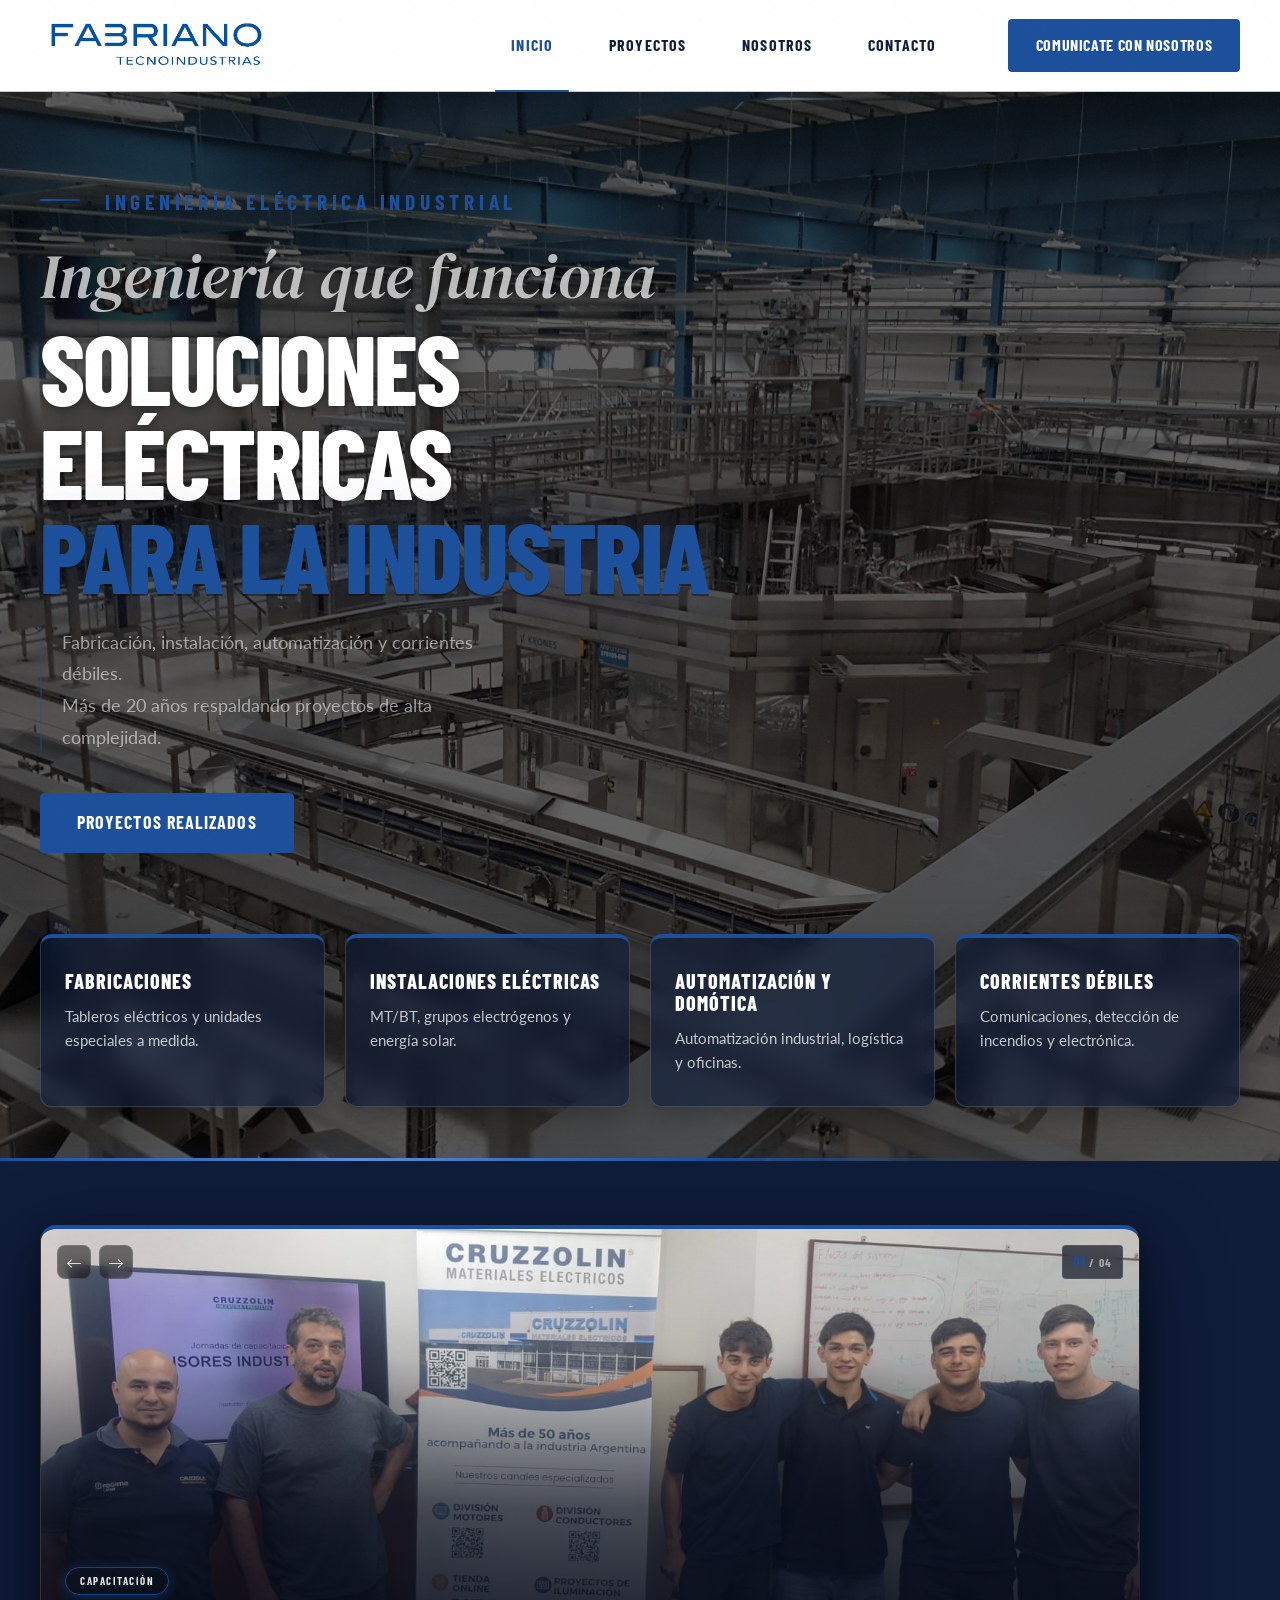
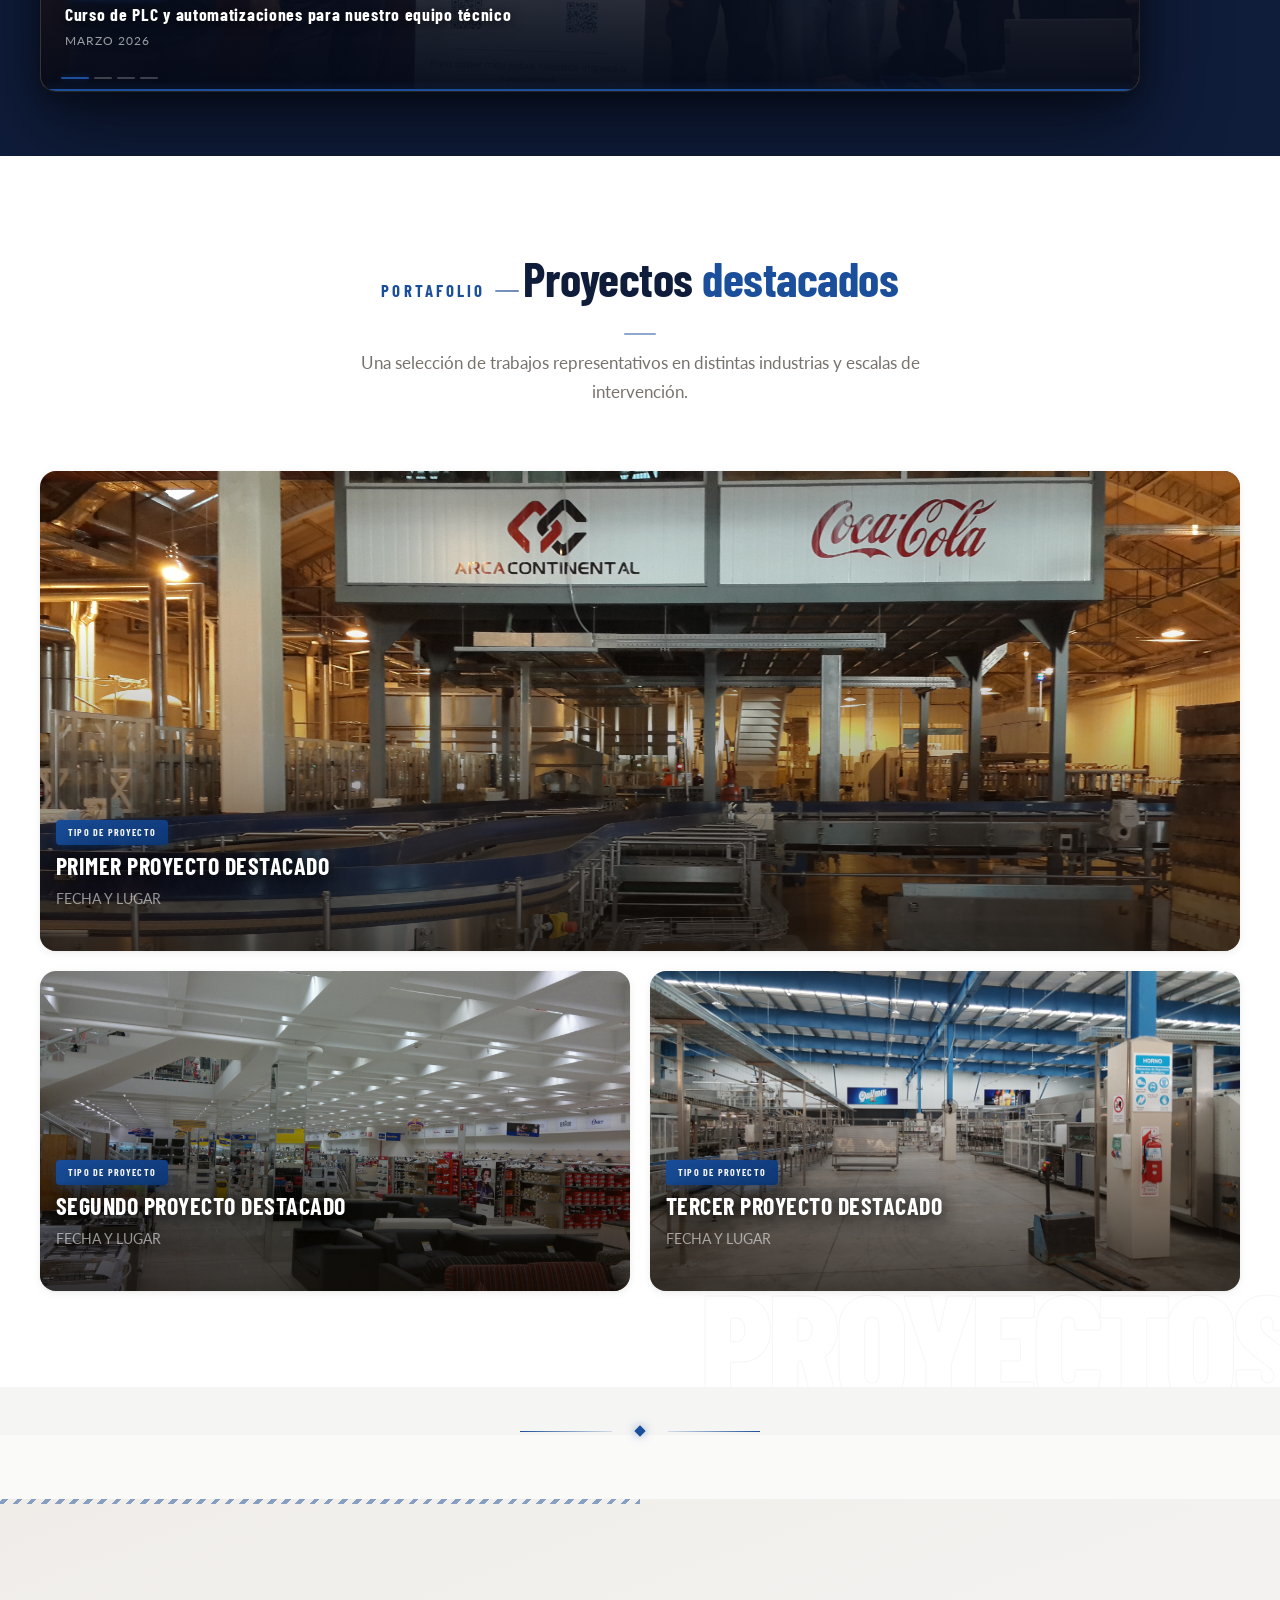
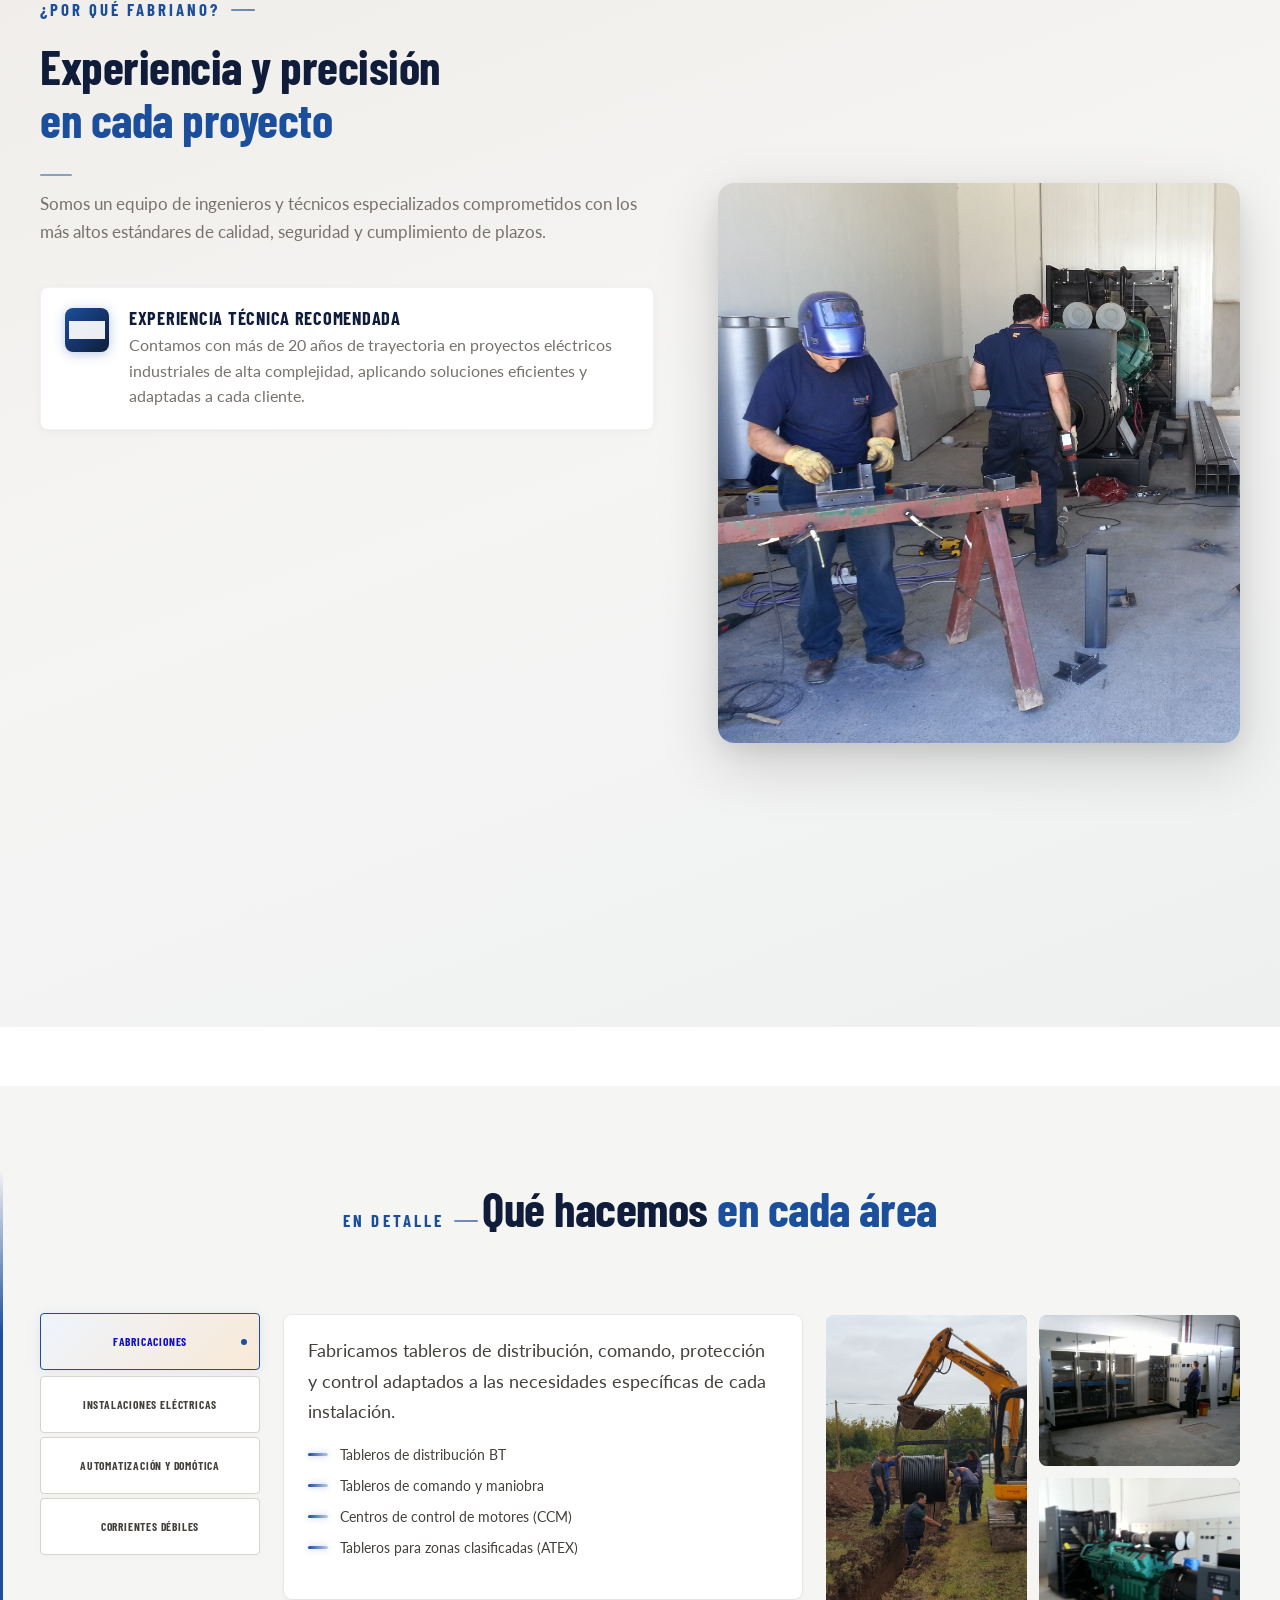
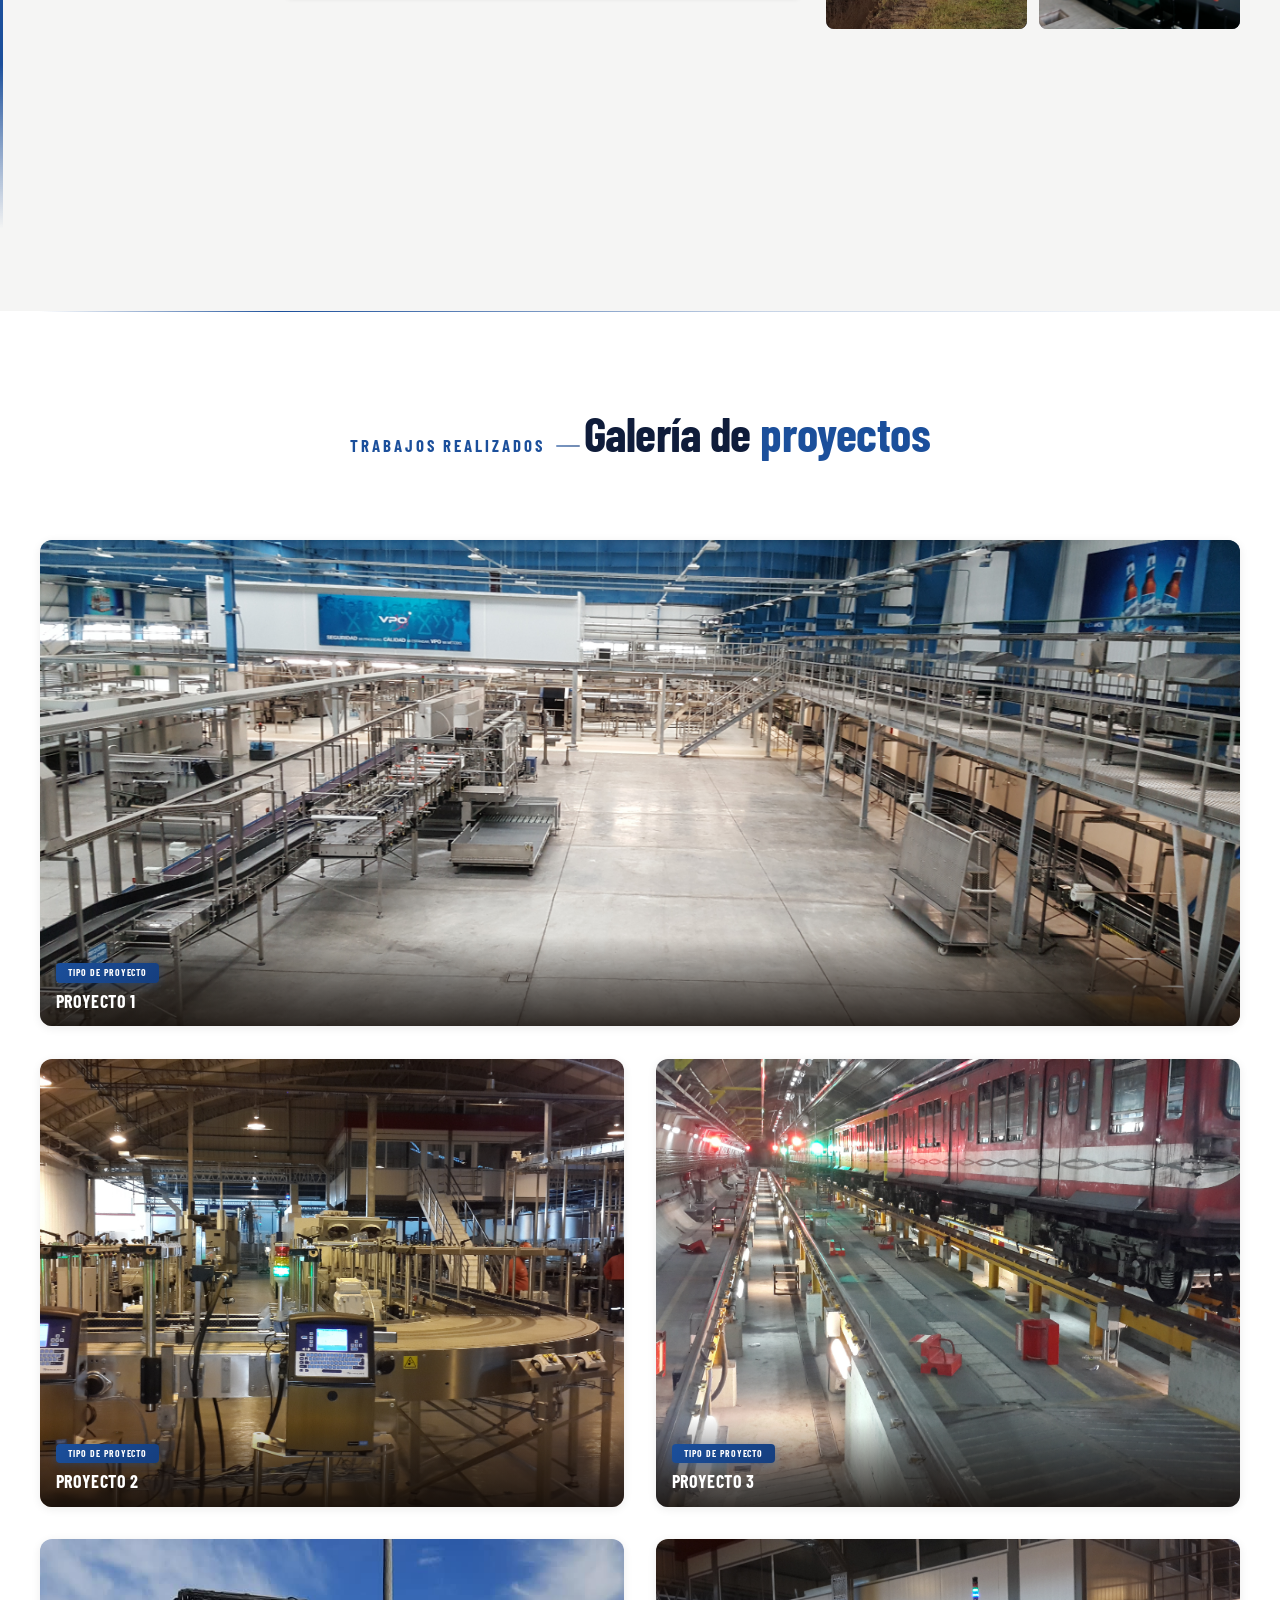
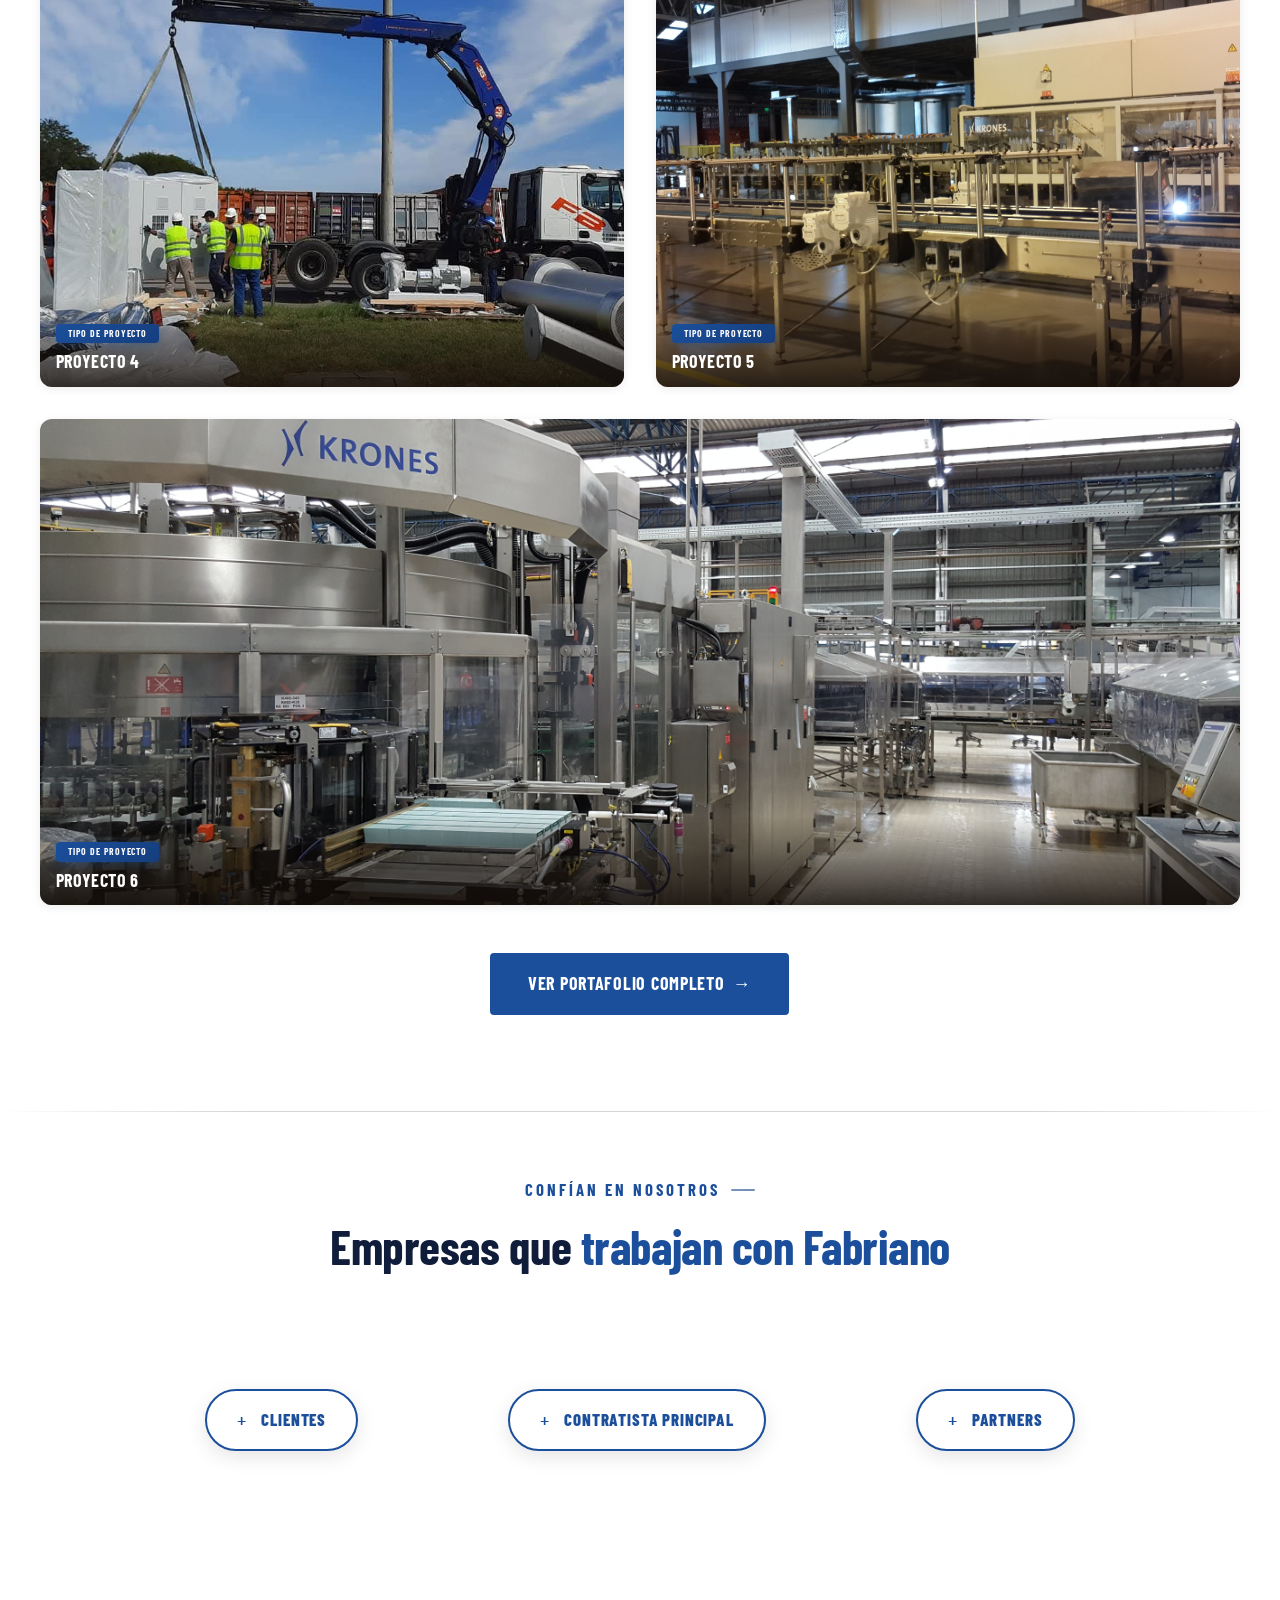
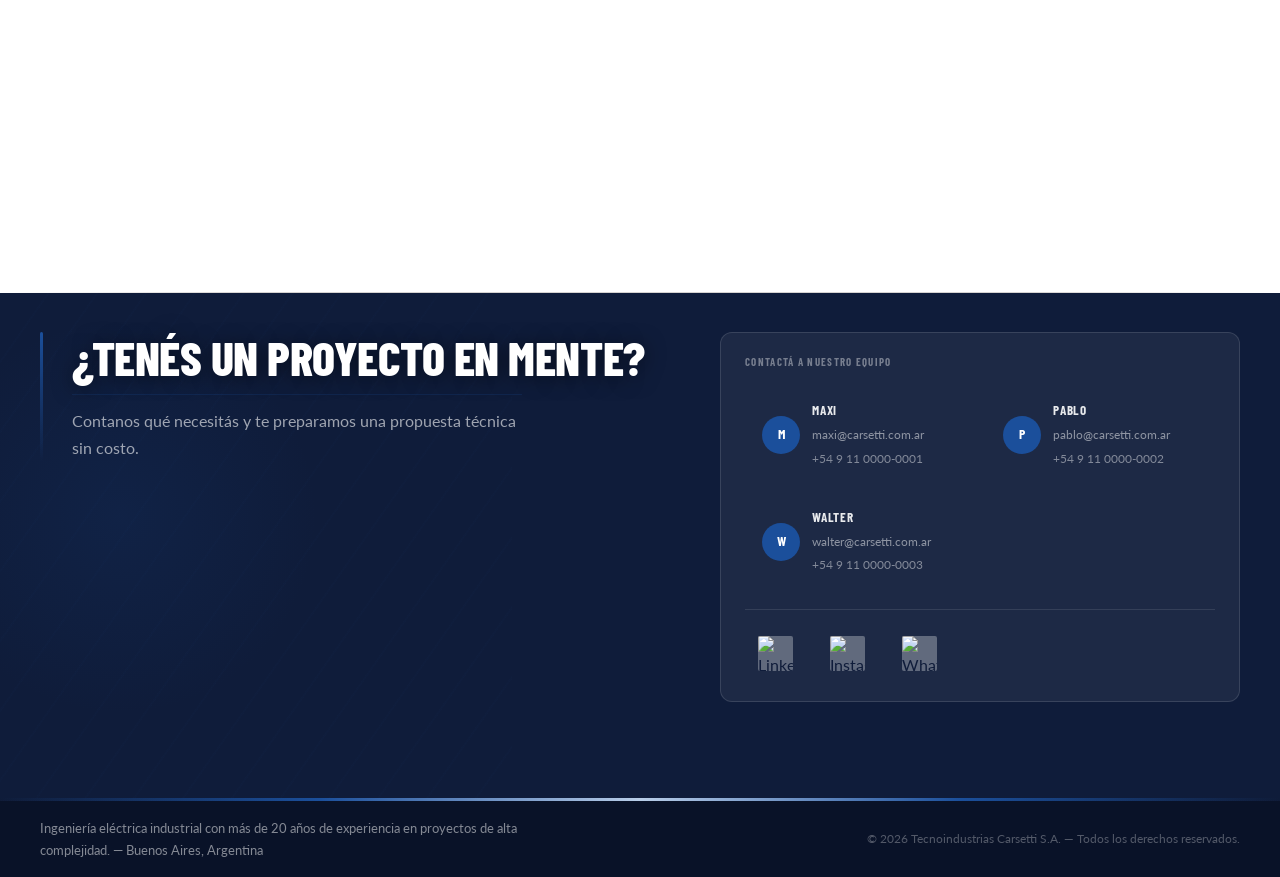
==== index.html @ afad216c "Estructura de carpetas corregida con comandos" ====
<!DOCTYPE html>
<html lang="es">
<head>
  <meta charset="UTF-8" />
  <meta name="viewport" content="width=device-width, initial-scale=1.0" />
  <meta name="description" content="Tecnoindustrias Fabriano — Ingeniería eléctrica, fabricaciones, instalaciones, automatización y corrientes débiles." />
  <title>Tecnoindustrias Fabriano | Ingeniería Eléctrica</title>

  <link rel="icon" type="image/svg+xml" href="assets/favicon.svg" />

  <link rel="preconnect" href="https://fonts.googleapis.com" />
  <link rel="preconnect" href="https://fonts.gstatic.com" crossorigin />
  <link href="https://fonts.googleapis.com/css2?family=Barlow+Condensed:ital,wght@0,400;0,600;0,700;0,800;1,600&family=Lato:ital,wght@0,300;0,400;0,700;1,400&display=swap" rel="stylesheet" />
  <link rel="stylesheet" href="assets/css/styles.css" />
  <link rel="stylesheet" href="assets/css/enhancements.css" />
  <script src="assets/js/main.js" defer></script>
  <script src="assets/js/projects-modal.js" defer></script>
</head>

<body>

  <!-- ============================================================
       HEADER
  ============================================================ -->
  <header class="site-header" role="banner">
    <div class="site-header__inner container">

      <a href="/" class="site-header__logo" aria-label="Tecnoindustrias Fabriano — Inicio">
        <img src="assets/logo.jpg" alt="Tecnoindustrias Fabriano" class="site-header__logo-img" width="200" height="48" />
      </a>

      <nav class="site-nav" aria-label="Navegación principal">
        <ul class="site-nav__list" role="list">
          <li class="site-nav__item">
            <a href="#inicio" class="site-nav__link site-nav__link--active" aria-current="page">Inicio</a>
          </li>
          <li class="site-nav__item">
            <a href="#proyectos" class="site-nav__link">Proyectos</a>
          </li>
          <li class="site-nav__item">
            <a href="#nosotros" class="site-nav__link">Nosotros</a>
          </li>
          <li class="site-nav__item">
            <a href="#contacto" class="site-nav__link">Contacto</a>
          </li>
        </ul>
      </nav>

      <a href="https://wa.me/5491157550851?text=Hola%2C%20los%20contacto%20desde%20su%20sitio%20web.%20Me%20gustar%C3%ADa%20solicitar%20un%20presupuesto%20para..." class="site-header__cta btn btn--primary" target="_blank" rel="noopener noreferrer">
        Comunicate con nosotros
      </a>

      <button class="site-header__hamburger" aria-label="Abrir menú de navegación" aria-expanded="false" aria-controls="mobile-drawer">
        <span class="site-header__hamburger-bar" aria-hidden="true"></span>
        <span class="site-header__hamburger-bar" aria-hidden="true"></span>
        <span class="site-header__hamburger-bar" aria-hidden="true"></span>
      </button>

    </div>
  </header>


  <!-- ============================================================
       DRAWER MÓVIL
  ============================================================ -->
  <aside id="mobile-drawer" class="mobile-drawer" aria-label="Menú de navegación móvil" aria-hidden="true" role="dialog" tabindex="-1">
    <div class="mobile-drawer__header">
      <a href="/" class="mobile-drawer__logo">
        <img src="assets/logo.svg" alt="Tecnoindustrias Fabriano" width="160" height="40" />
      </a>
      <button class="mobile-drawer__close" aria-label="Cerrar menú" aria-controls="mobile-drawer">
        <span aria-hidden="true">&times;</span>
      </button>
    </div>
    <nav class="mobile-nav" aria-label="Navegación móvil">
      <ul class="mobile-nav__list mobile-nav__list--active" role="list" data-level="1">
        <li class="mobile-nav__item"><a href="#inicio" class="mobile-nav__link">Inicio</a></li>
        <li class="mobile-nav__item"><a href="#nosotros" class="mobile-nav__link">Nosotros</a></li>
        <li class="mobile-nav__item mobile-nav__item--has-children">
          <button class="mobile-nav__link mobile-nav__link--parent" data-target="mobile-level-servicios">
            Servicios <span class="mobile-nav__arrow" aria-hidden="true"></span>
          </button>
        </li>
        <li class="mobile-nav__item"><a href="#proyectos" class="mobile-nav__link">Proyectos</a></li>
        <li class="mobile-nav__item"><a href="#contacto" class="mobile-nav__link">Contacto</a></li>
      </ul>
      <ul id="mobile-level-servicios" class="mobile-nav__list" role="list" data-level="2" hidden>
        <li class="mobile-nav__item mobile-nav__item--back">
          <button class="mobile-nav__back"><span aria-hidden="true">&#8592;</span> Volver</button>
        </li>
        <li class="mobile-nav__item mobile-nav__item--section-title">Servicios</li>
        <li class="mobile-nav__item mobile-nav__item--has-children">
          <button class="mobile-nav__link mobile-nav__link--parent" data-target="mobile-level-fabricaciones">
            Fabricaciones <span class="mobile-nav__arrow" aria-hidden="true"></span>
          </button>
        </li>
        <li class="mobile-nav__item mobile-nav__item--has-children">
          <button class="mobile-nav__link mobile-nav__link--parent" data-target="mobile-level-instalaciones">
            Instalaciones Eléctricas <span class="mobile-nav__arrow" aria-hidden="true"></span>
          </button>
        </li>
        <li class="mobile-nav__item mobile-nav__item--has-children">
          <button class="mobile-nav__link mobile-nav__link--parent" data-target="mobile-level-automatizacion">
            Automatización y Domótica <span class="mobile-nav__arrow" aria-hidden="true"></span>
          </button>
        </li>
        <li class="mobile-nav__item mobile-nav__item--has-children">
          <button class="mobile-nav__link mobile-nav__link--parent" data-target="mobile-level-corrientes">
            Corrientes Débiles <span class="mobile-nav__arrow" aria-hidden="true"></span>
          </button>
        </li>
      </ul>
      <ul id="mobile-level-fabricaciones" class="mobile-nav__list" role="list" data-level="3" hidden>
        <li class="mobile-nav__item mobile-nav__item--back">
          <button class="mobile-nav__back" data-target="mobile-level-servicios"><span aria-hidden="true">&#8592;</span> Servicios</button>
        </li>
        <li class="mobile-nav__item mobile-nav__item--section-title">Fabricaciones</li>
        <li class="mobile-nav__item"><a href="/servicios/fabricaciones/tableros-electricos" class="mobile-nav__link">Tableros eléctricos</a></li>
        <li class="mobile-nav__item"><a href="/servicios/fabricaciones/unidades-especiales" class="mobile-nav__link">Unidades especiales</a></li>
      </ul>
      <ul id="mobile-level-instalaciones" class="mobile-nav__list" role="list" data-level="3" hidden>
        <li class="mobile-nav__item mobile-nav__item--back">
          <button class="mobile-nav__back" data-target="mobile-level-servicios"><span aria-hidden="true">&#8592;</span> Servicios</button>
        </li>
        <li class="mobile-nav__item mobile-nav__item--section-title">Instalaciones Eléctricas</li>
        <li class="mobile-nav__item"><a href="/servicios/instalaciones-electricas/mt-bt" class="mobile-nav__link">MT / BT</a></li>
        <li class="mobile-nav__item mobile-nav__item--has-children">
          <button class="mobile-nav__link mobile-nav__link--parent" data-target="mobile-level-generacion">
            Generación <span class="mobile-nav__arrow" aria-hidden="true"></span>
          </button>
        </li>
      </ul>
      <ul id="mobile-level-generacion" class="mobile-nav__list" role="list" data-level="4" hidden>
        <li class="mobile-nav__item mobile-nav__item--back">
          <button class="mobile-nav__back" data-target="mobile-level-instalaciones"><span aria-hidden="true">&#8592;</span> Instalaciones</button>
        </li>
        <li class="mobile-nav__item mobile-nav__item--section-title">Generación</li>
        <li class="mobile-nav__item"><a href="/servicios/instalaciones-electricas/generacion/grupos-electrogenos" class="mobile-nav__link">Grupos electrógenos</a></li>
        <li class="mobile-nav__item"><a href="/servicios/instalaciones-electricas/generacion/energia-solar" class="mobile-nav__link">Energía solar</a></li>
      </ul>
      <ul id="mobile-level-automatizacion" class="mobile-nav__list" role="list" data-level="3" hidden>
        <li class="mobile-nav__item mobile-nav__item--back">
          <button class="mobile-nav__back" data-target="mobile-level-servicios"><span aria-hidden="true">&#8592;</span> Servicios</button>
        </li>
        <li class="mobile-nav__item mobile-nav__item--section-title">Automatización y Domótica</li>
        <li class="mobile-nav__item"><a href="/servicios/automatizacion-domotica/industrias" class="mobile-nav__link">Industrias</a></li>
        <li class="mobile-nav__item"><a href="/servicios/automatizacion-domotica/logistica" class="mobile-nav__link">Logística</a></li>
        <li class="mobile-nav__item"><a href="/servicios/automatizacion-domotica/oficinas-corporativas" class="mobile-nav__link">Oficinas corporativas</a></li>
      </ul>
      <ul id="mobile-level-corrientes" class="mobile-nav__list" role="list" data-level="3" hidden>
        <li class="mobile-nav__item mobile-nav__item--back">
          <button class="mobile-nav__back" data-target="mobile-level-servicios"><span aria-hidden="true">&#8592;</span> Servicios</button>
        </li>
        <li class="mobile-nav__item mobile-nav__item--section-title">Corrientes Débiles</li>
        <li class="mobile-nav__item"><a href="/servicios/corrientes-debiles/comunicaciones" class="mobile-nav__link">Comunicaciones</a></li>
        <li class="mobile-nav__item"><a href="/servicios/corrientes-debiles/deteccion-incendios" class="mobile-nav__link">Sistemas detección incendios</a></li>
        <li class="mobile-nav__item"><a href="/servicios/corrientes-debiles/electronica" class="mobile-nav__link">Soluciones en electrónica</a></li>
      </ul>
    </nav>
    <div class="mobile-drawer__footer">
      <a href="https://wa.me/5491161152402?text=Hola%2C%20los%20contacto%20desde%20su%20sitio%20web.%20Me%20gustar%C3%ADa%20solicitar%20un%20presupuesto%20para..." class="btn btn--primary btn--full-width" target="_blank" rel="noopener noreferrer">
        Solicitar presupuesto
      </a>
    </div>
  </aside>
  <div class="mobile-overlay" aria-hidden="true" tabindex="-1"></div>


  <!-- ============================================================
       MAIN
  ============================================================ -->
  <main id="main-content" role="main">

    <!-- =========================================================
         SECCIÓN 1: HERO
    ========================================================== -->
    <section id="inicio" class="section-hero" aria-label="Portada principal">
      <div class="hero__background" aria-hidden="true">
        <img src="assets/images/hero-bg2.jpg" alt="" class="hero__bg-image" role="presentation" loading="eager" />
        <div class="hero__bg-overlay" aria-hidden="true"></div>
      </div>

      <div class="hero__content container">
        <div class="hero__text-block">
          <p class="hero__eyebrow">Ingeniería eléctrica industrial</p>
          <h1 class="hero__title">
            <span class="hero__title-serif">Ingeniería que funciona</span>
            Soluciones<br>eléctricas
            <span class="hero__title-accent">para la industria</span>
          </h1>
          <p class="hero__subtitle">
            Fabricación, instalación, automatización y corrientes débiles.<br />
            Más de 20 años respaldando proyectos de alta complejidad.
          </p>
          <div class="hero__actions">
<button type="button" id="heroProjectsBtn" class="btn btn--secondary btn--large">Proyectos realizados</button>
          </div>
        </div>

        <!-- Cards de servicios en el hero -->
        <div class="hero__services-grid">
          <article class="hero__service-card" data-area="fabricaciones">
            <h3 class="hero__service-card__title">Fabricaciones</h3>
            <p class="hero__service-card__desc">Tableros eléctricos y unidades especiales a medida.</p>
          </article>
          <article class="hero__service-card" data-area="instalaciones">
            <h3 class="hero__service-card__title">Instalaciones Eléctricas</h3>
            <p class="hero__service-card__desc">MT/BT, grupos electrógenos y energía solar.</p>
          </article>
          <article class="hero__service-card" data-area="automatizacion">
            <h3 class="hero__service-card__title">Automatización y Domótica</h3>
            <p class="hero__service-card__desc">Automatización industrial, logística y oficinas.</p>
          </article>
          <article class="hero__service-card" data-area="corrientes-debiles">
            <h3 class="hero__service-card__title">Corrientes Débiles</h3>
            <p class="hero__service-card__desc">Comunicaciones, detección de incendios y electrónica.</p>
          </article>
        </div><!-- /.hero__services-grid -->

      </div><!-- /.hero__content -->

      <div class="hero__scroll-cue" aria-hidden="true">
        <span class="hero__scroll-line"></span>
        <span class="hero__scroll-label"></span>
      </div>
    </section>

    <!-- =========================================================
         SECCIÓN 2: NOVEDADES (Carrusel)
    ========================================================== -->
    <section class="section-news-standalone" aria-label="Novedades de la empresa">
      <div class="container">
        <div class="hero__news-wrap">

          <!-- Carrusel -->
          <div class="hero__news-slider" aria-label="Novedades de la empresa">

            <!-- Contador 01 / 04 -->
            <div class="hero__news-counter" aria-hidden="true">
              <span>01</span> / 04
            </div>

            <!-- Barra de progreso inferior -->
            <div class="hero__news-progress"></div>

            <!-- Slides -->
            <div class="hero__news-track">

              <article class="hero__news-slide is-active">
                <div class="hero__news-img-wrap">
                  <img src="assets/images/news/news-01.jpg" alt="Novedad 1" class="hero__news-img hero__news-img--portrait" loading="eager" />
                  <div class="hero__news-img-overlay" aria-hidden="true"></div>
                </div>
                <div class="hero__news-caption">
                  <span class="hero__news-tag">Capacitación</span>
                  <h4 class="hero__news-title">Curso de PLC y automatizaciones para nuestro equipo técnico</h4>
                  <p class="hero__news-date">Marzo 2026</p>
                </div>
              </article>

              <article class="hero__news-slide">
                <div class="hero__news-img-wrap">
                  <img src="assets/images/news/news-02.jpg" alt="Novedad 2" class="hero__news-img" loading="lazy" />
                  <div class="hero__news-img-overlay" aria-hidden="true"></div>
                </div>
                <div class="hero__news-caption">
                  <span class="hero__news-tag">ESPERAR IMAGEN Y TITULOS</span>
                  <h4 class="hero__news-title">ESPERAR IMAGEN Y TITULOS</h4>
                  <p class="hero__news-date">ESPERAR IMAGEN Y TITULOS</p>
                </div>
              </article>

              <article class="hero__news-slide">
                <div class="hero__news-img-wrap">
                  <img src="assets/images/news/news-03.jpg" alt="Novedad 3" class="hero__news-img" loading="lazy" />
                  <div class="hero__news-img-overlay" aria-hidden="true"></div>
                </div>
                <div class="hero__news-caption">
                  <span class="hero__news-tag">ESPERAR IMAGEN Y TITULOS</span>
                  <h4 class="hero__news-title">ESPERAR IMAGEN Y TITULOS</h4>
                  <p class="hero__news-date">ESPERAR IMAGEN Y TITULOS</p>
                </div>
              </article>

              <article class="hero__news-slide">
                <div class="hero__news-img-wrap">
                  <img src="assets/images/news/news-04.jpg" alt="Novedad 4" class="hero__news-img" loading="lazy" />
                  <div class="hero__news-img-overlay" aria-hidden="true"></div>
                </div>
                <div class="hero__news-caption">
                  <span class="hero__news-tag">ESPERAR IMAGEN Y TITULOS</span>
                  <h4 class="hero__news-title">ESPERAR IMAGEN Y TITULOS</h4>
                  <p class="hero__news-date">ESPERAR IMAGEN Y TITULOS</p>
                </div>
              </article>

            </div><!-- /.hero__news-track -->

            <!-- Flechas (arriba izquierda, una al lado de la otra) -->
            <button class="hero__news-arrow hero__news-arrow--prev" aria-label="Novedad anterior">
              <span aria-hidden="true">&#8592;</span>
            </button>
            <button class="hero__news-arrow hero__news-arrow--next" aria-label="Novedad siguiente">
              <span aria-hidden="true">&#8594;</span>
            </button>

            <!-- Dots como líneas -->
            <div class="hero__news-dots" aria-hidden="true">
              <span class="hero__news-dot is-active"></span>
              <span class="hero__news-dot"></span>
              <span class="hero__news-dot"></span>
              <span class="hero__news-dot"></span>
            </div>

          </div><!-- /.hero__news-slider -->

        </div><!-- /.hero__news-wrap -->
      </div>
    </section>


    <!-- =========================================================
         SECCIÓN 3: PROYECTOS DESTACADOS
    ========================================================== -->
    <section id="proyectos" class="section-featured-projects" aria-labelledby="featured-projects-heading">
      <div class="container">
        <header class="section-header">
          <p class="section-header__eyebrow">Portafolio</p>
          <h2 id="featured-projects-heading" class="section-header__title">
            Proyectos <span class="text-accent">destacados</span>
          </h2>
          <p class="section-header__subtitle">
            Una selección de trabajos representativos en distintas industrias y escalas de intervención.
          </p>
        </header>
        <div class="featured-projects-grid">
          <article class="project-card project-card--featured" aria-label="Proyecto destacado principal">
            <a href="/proyectos/tablero-principal-planta-logistica" class="project-card__link">
              <figure class="project-card__figure">
                <img src="assets/images/projects/krones-foto-3.jpg" alt="Tablero de distribución principal — Planta logística Zona Norte" class="project-card__image" loading="lazy" width="800" height="600" />
                <div class="project-card__overlay" aria-hidden="true"></div>
                <figcaption class="project-card__caption">
                  <span class="project-card__area-tag">TIPO DE PROYECTO</span>
                  <h3 class="project-card__title">PRIMER PROYECTO DESTACADO</h3>
                  <p class="project-card__meta">FECHA Y LUGAR</p>
                  <span class="project-card__arrow" aria-hidden="true">→</span>
                </figcaption>
              </figure>
            </a>
          </article>
          <article class="project-card" aria-label="Proyecto secundario 1">
            <a href="/proyectos/instalacion-solar-industria-alimenticia" class="project-card__link">
              <figure class="project-card__figure">
                <img src="assets/images/projects/coppel-foto-6.jpg" alt="Instalación de paneles solares en industria alimenticia" class="project-card__image" loading="lazy" width="600" height="400" />
                <div class="project-card__overlay" aria-hidden="true"></div>
                <figcaption class="project-card__caption">
                  <span class="project-card__area-tag">TIPO DE PROYECTO</span>
                  <h3 class="project-card__title">SEGUNDO PROYECTO DESTACADO</h3>
                  <p class="project-card__meta">FECHA Y LUGAR</p>
                  <span class="project-card__arrow" aria-hidden="true">→</span>
                </figcaption>
              </figure>
            </a>
          </article>
          <article class="project-card" aria-label="Proyecto secundario 2">
            <a href="/proyectos/automatizacion-linea-produccion" class="project-card__link">
              <figure class="project-card__figure">
                <img src="assets/images/projects/quilmes-foto-6.jpg" alt="Automatización de línea de producción en planta industrial" class="project-card__image" loading="lazy" width="600" height="400" />
                <div class="project-card__overlay" aria-hidden="true"></div>
                <figcaption class="project-card__caption">
                  <span class="project-card__area-tag">TIPO DE PROYECTO</span>
                  <h3 class="project-card__title">TERCER PROYECTO DESTACADO</h3>
                  <p class="project-card__meta">FECHA Y LUGAR</p>
                  <span class="project-card__arrow" aria-hidden="true">→</span>
                </figcaption>
              </figure>
            </a>
          </article>
        </div>
      </div>
    </section>

    <div style="background:#F5F5F4; padding: 0.5rem 0 0;">
      <div class="section-divider" style="margin-top: 2rem;">
        <span class="section-divider__diamond" aria-hidden="true"></span>
      </div>
    </div>

    <!-- =========================================================
         SECCIÓN 3: POR QUÉ ELEGIRNOS
    ========================================================== -->
    <section id="nosotros" class="section-why-us" aria-labelledby="why-us-heading">
      <div class="container">
        <div class="why-us__layout">
          <div class="why-us__text-col">
            <header class="section-header section-header--left">
              <p class="section-header__eyebrow">¿Por qué Fabriano?</p>
              <h2 id="why-us-heading" class="section-header__title">
                Experiencia y precisión <br /><span class="text-accent">en cada proyecto</span>
              </h2>
              <p class="section-header__body">
                Somos un equipo de ingenieros y técnicos especializados comprometidos con los más altos estándares de calidad, seguridad y cumplimiento de plazos.
              </p>
            </header>
            <ul class="why-us__pillars" role="list">
              <li class="why-us__pillar">
                <div class="why-us__pillar-icon" aria-hidden="true">
                  <img src="assets/icons/icon-team.svg" alt="" width="36" height="36" />
                </div>
                <div class="why-us__pillar-text">
                  <h3 class="why-us__pillar-title">EXPERIENCIA TÉCNICA RECOMENDADA</h3>
                  <p class="why-us__pillar-desc">Contamos con más de 20 años de trayectoria en proyectos eléctricos industriales de alta complejidad, aplicando soluciones eficientes y adaptadas a cada cliente.</p>
                </div>
              </li>
              <li class="why-us__pillar">
                <div class="why-us__pillar-icon" aria-hidden="true">
                  <img src="assets/icons/icon-deadline.svg" alt="" width="36" height="36" />
                </div>
                <div class="why-us__pillar-text">
                  <h3 class="why-us__pillar-title">CUMPLIMIENTO EN TIEMPO Y FORMA</h3>
                  <p class="why-us__pillar-desc">Planificamos cada obra con precisión técnica y operativa, garantizando entregas en los plazos acordados y bajo estándares exigentes de calidad.</p>
                </div>
              </li>
              <li class="why-us__pillar">
                <div class="why-us__pillar-icon" aria-hidden="true">
                  <img src="assets/icons/icon-instalaciones.svg" alt="" width="36" height="36" />
                </div>
                <div class="why-us__pillar-text">
                  <h3 class="why-us__pillar-title">SOLUCIONES INTEGRALES</h3>
                  <p class="why-us__pillar-desc">Desde la fabricación de tableros hasta la automatización y sistemas de energía, cubrimos todo el ciclo del proyecto eléctrico en un solo equipo.</p>
                </div>
              </li>
              <li class="why-us__pillar">
                <div class="why-us__pillar-icon" aria-hidden="true">
                  <img src="assets/icons/icon-quality.svg" alt="" width="36" height="36" />
                </div>
                <div class="why-us__pillar-text">
                  <h3 class="why-us__pillar-title">COMPROMISO CON LA SEGURIDAD Y LAS NORMAS</h3>
                  <p class="why-us__pillar-desc">Trabajamos bajo normativas vigentes y protocolos de seguridad industrial, asegurando instalaciones confiables, certificables y duraderas.</p>
                </div>
              </li>
            </ul>
          </div>
          <div class="why-us__image-col" aria-hidden="true">
            <figure class="why-us__image-figure">
              <img src="assets/images/why-us-main2.jpg" alt="Equipo técnico de Tecnoindustrias Fabriano trabajando en instalación eléctrica industrial" class="why-us__image" loading="lazy" width="500" height="700" />
            </figure>
          </div>
        </div>
      </div>
    </section>

    <div class="section-wave" aria-hidden="true" style="background:#F0EFED">
      <svg viewBox="0 0 1440 50" preserveAspectRatio="none" xmlns="http://www.w3.org/2000/svg">
        <path d="M0,0 L1440,0 L1440,60 L0,60 Z" fill="#ffffff"/>
      </svg>
    </div>

    <!-- =========================================================
         SECCIÓN 5: SERVICIOS EN DETALLE
    ========================================================== -->
    <section class="section-services-detail" aria-labelledby="services-detail-heading">
      <div class="container">
        <header class="section-header">
          <p class="section-header__eyebrow">En detalle</p>
          <h2 id="services-detail-heading" class="section-header__title">
            Qué hacemos <span class="text-accent">en cada área</span>
          </h2>
        </header>
        <div class="services-detail__layout">
          <nav class="services-tabs" aria-label="Áreas de servicio" role="tablist">
            <button id="tab-fabricaciones" class="services-tabs__tab services-tabs__tab--active" role="tab" aria-selected="true" aria-controls="panel-fabricaciones">Fabricaciones</button>
            <button id="tab-instalaciones" class="services-tabs__tab" role="tab" aria-selected="false" aria-controls="panel-instalaciones">Instalaciones Eléctricas</button>
            <button id="tab-automatizacion" class="services-tabs__tab" role="tab" aria-selected="false" aria-controls="panel-automatizacion">Automatización y Domótica</button>
            <button id="tab-corrientes" class="services-tabs__tab" role="tab" aria-selected="false" aria-controls="panel-corrientes">Corrientes Débiles</button>
          </nav>
          <div class="services-panels">
            <div id="panel-fabricaciones" class="services-panel services-panel--active" role="tabpanel" aria-labelledby="tab-fabricaciones" tabindex="0">
              <div class="services-panel__layout">
                <div class="services-panel__accordions">
                  <div class="accordion-item">
                    <button class="accordion-item__trigger" aria-expanded="true" aria-controls="accordion-tableros" id="trigger-tableros">
                      <span class="accordion-item__title">Tableros eléctricos</span>
                      <span class="accordion-item__icon" aria-hidden="true"></span>
                    </button>
                    <div id="accordion-tableros" class="accordion-item__body accordion-item__body--open" role="region" aria-labelledby="trigger-tableros">
                      <div class="accordion-item__content">
                        <p class="accordion-item__description">Fabricamos tableros de distribución, comando, protección y control adaptados a las necesidades específicas de cada instalación.</p>
                        <ul class="accordion-item__feature-list">
                          <li>Tableros de distribución BT</li>
                          <li>Tableros de comando y maniobra</li>
                          <li>Centros de control de motores (CCM)</li>
                          <li>Tableros para zonas clasificadas (ATEX)</li>
                        </ul>
                      </div>
                    </div>
                  </div>
                  <div class="accordion-item">
                    <button class="accordion-item__trigger" aria-expanded="false" aria-controls="accordion-unidades" id="trigger-unidades">
                      <span class="accordion-item__title">Unidades especiales</span>
                      <span class="accordion-item__icon" aria-hidden="true"></span>
                    </button>
                    <div id="accordion-unidades" class="accordion-item__body" role="region" aria-labelledby="trigger-unidades" hidden>
                      <div class="accordion-item__content">
                        <p class="accordion-item__description">Desarrollamos unidades especiales para aplicaciones que requieren soluciones fuera de catálogo.</p>
                        <ul class="accordion-item__feature-list">
                          <li>Bancos de capacitores y compensadores</li>
                          <li>Transferencias automáticas (ATS)</li>
                          <li>Módulos de medición y telemetría</li>
                          <li>Kioscos y estaciones de carga</li>
                        </ul>
                      </div>
                    </div>
                  </div>
                </div>
                <aside class="services-panel__gallery" aria-label="Galería de Fabricaciones">
                  <div class="area-gallery">
                    <figure class="area-gallery__item area-gallery__item--tall"><img src="assets/images/services/fabricaciones-gallery-1.jpg" alt="Tablero de distribución principal terminado" loading="lazy" width="400" height="560" /></figure>
                    <figure class="area-gallery__item"><img src="assets/images/services/fabricaciones-gallery-2.jpg" alt="Proceso de fabricación en taller" loading="lazy" width="400" height="270" /></figure>
                    <figure class="area-gallery__item"><img src="assets/images/services/fabricaciones-gallery-3.jpg" alt="Detalle de cableado interno de tablero" loading="lazy" width="400" height="270" /></figure>
                  </div>
                </aside>
              </div>
            </div>
            <div id="panel-instalaciones" class="services-panel" role="tabpanel" aria-labelledby="tab-instalaciones" tabindex="0" hidden>
              <div class="services-panel__layout">
                <div class="services-panel__accordions">
                  <div class="accordion-item">
                    <button class="accordion-item__trigger" aria-expanded="true" aria-controls="accordion-mt-bt" id="trigger-mt-bt">
                      <span class="accordion-item__title">MT / BT</span>
                      <span class="accordion-item__icon" aria-hidden="true"></span>
                    </button>
                    <div id="accordion-mt-bt" class="accordion-item__body accordion-item__body--open" role="region" aria-labelledby="trigger-mt-bt">
                      <div class="accordion-item__content">
                        <p class="accordion-item__description">Instalaciones eléctricas en media y baja tensión para plantas industriales, comercios y edificios.</p>
                        <ul class="accordion-item__feature-list">
                          <li>Líneas subterráneas</li>
                          <li>Subestaciones transformadoras</li>
                          <li>Instalaciones industriales BT</li>
                          <li>Puestas a tierra y protecciones</li>
                        </ul>
                      </div>
                    </div>
                  </div>
                  <div class="accordion-item accordion-item--has-children">
                    <button class="accordion-item__trigger" aria-expanded="false" aria-controls="accordion-generacion" id="trigger-generacion">
                      <span class="accordion-item__title">Generación</span>
                      <span class="accordion-item__icon" aria-hidden="true"></span>
                    </button>
                    <div id="accordion-generacion" class="accordion-item__body" role="region" aria-labelledby="trigger-generacion" hidden>
                      <div class="accordion-item__content">
                        <p class="accordion-item__description">Soluciones de generación eléctrica continua y de respaldo.</p>
                        <div class="accordion-item accordion-item--nested">
                          <button class="accordion-item__trigger accordion-item__trigger--nested" aria-expanded="false" aria-controls="accordion-grupos" id="trigger-grupos">
                            <span class="accordion-item__title">Grupos electrógenos</span>
                            <span class="accordion-item__icon" aria-hidden="true"></span>
                          </button>
                          <div id="accordion-grupos" class="accordion-item__body" role="region" aria-labelledby="trigger-grupos" hidden>
                            <div class="accordion-item__content">
                              <p class="accordion-item__description">Instalación y puesta en marcha de grupos electrógenos diesel y a gas natural.</p>
                            </div>
                          </div>
                        </div>
                        <div class="accordion-item accordion-item--nested">
                          <button class="accordion-item__trigger accordion-item__trigger--nested" aria-expanded="false" aria-controls="accordion-solar" id="trigger-solar">
                            <span class="accordion-item__title">Energía solar</span>
                            <span class="accordion-item__icon" aria-hidden="true"></span>
                          </button>
                          <div id="accordion-solar" class="accordion-item__body" role="region" aria-labelledby="trigger-solar" hidden>
                            <div class="accordion-item__content">
                              <p class="accordion-item__description">Diseño e instalación de sistemas fotovoltaicos on-grid, off-grid e híbridos.</p>
                            </div>
                          </div>
                        </div>
                      </div>
                    </div>
                  </div>
                </div>
                <aside class="services-panel__gallery" aria-label="Galería de Instalaciones Eléctricas">
                  <div class="area-gallery">
                    <figure class="area-gallery__item area-gallery__item--tall"><img src="assets/images/services/instalaciones-gallery-1.jpg" alt="Obra de instalación eléctrica en planta industrial" loading="lazy" width="400" height="560" /></figure>
                    <figure class="area-gallery__item"><img src="assets/images/services/instalaciones-gallery-2.jpg" alt="Sala de celdas MT" loading="lazy" width="400" height="270" /></figure>
                    <figure class="area-gallery__item"><img src="assets/images/services/instalaciones-gallery-3.jpg" alt="Instalación de paneles solares" loading="lazy" width="400" height="270" /></figure>
                  </div>
                </aside>
              </div>
            </div>
            <div id="panel-automatizacion" class="services-panel" role="tabpanel" aria-labelledby="tab-automatizacion" tabindex="0" hidden>
              <div class="services-panel__layout">
                <div class="services-panel__accordions">
                  <div class="accordion-item">
                    <button class="accordion-item__trigger" aria-expanded="true" aria-controls="accordion-industrias" id="trigger-industrias">
                      <span class="accordion-item__title">Industrias</span>
                      <span class="accordion-item__icon" aria-hidden="true"></span>
                    </button>
                    <div id="accordion-industrias" class="accordion-item__body accordion-item__body--open" role="region" aria-labelledby="trigger-industrias">
                      <div class="accordion-item__content">
                        <p class="accordion-item__description">Automatización de procesos productivos, sistemas SCADA y PLCs.</p>
                        <ul class="accordion-item__feature-list">
                          <li>Automatización de líneas de producción</li>
                          <li>Sistemas SCADA, PLCs y control de procesos</li>
                          <li>Automatización logística: puertas, cintas y centros de distribución</li>
                          <li>Domótica corporativa: iluminación, climatización y accesos</li>
                        </ul>
                      </div>
                    </div>
                  </div>
                  <div class="accordion-item">
                    <button class="accordion-item__trigger" aria-expanded="false" aria-controls="accordion-logistica" id="trigger-logistica">
                      <span class="accordion-item__title">Logística</span>
                      <span class="accordion-item__icon" aria-hidden="true"></span>
                    </button>
                    <div id="accordion-logistica" class="accordion-item__body" role="region" aria-labelledby="trigger-logistica" hidden>
                      <div class="accordion-item__content">
                        <p class="accordion-item__description">Sistemas de automatización para centros de distribución, gestión de puertas y cintas transportadoras.</p>
                      </div>
                    </div>
                  </div>
                  <div class="accordion-item">
                    <button class="accordion-item__trigger" aria-expanded="false" aria-controls="accordion-oficinas" id="trigger-oficinas">
                      <span class="accordion-item__title">Oficinas corporativas</span>
                      <span class="accordion-item__icon" aria-hidden="true"></span>
                    </button>
                    <div id="accordion-oficinas" class="accordion-item__body" role="region" aria-labelledby="trigger-oficinas" hidden>
                      <div class="accordion-item__content">
                        <p class="accordion-item__description">Soluciones de domótica para espacios corporativos: control de iluminación, climatización, seguridad y accesos.</p>
                      </div>
                    </div>
                  </div>
                </div>
                <aside class="services-panel__gallery" aria-label="Galería de Automatización">
                  <div class="area-gallery">
                    <figure class="area-gallery__item area-gallery__item--tall"><img src="assets/images/services/automatizacion-gallery-1.jpg" alt="Control room con sistemas SCADA activos" loading="lazy" width="400" height="560" /></figure>
                    <figure class="area-gallery__item"><img src="assets/images/services/automatizacion-gallery-2.jpg" alt="PLC programable en gabinete industrial" loading="lazy" width="400" height="270" /></figure>
                    <figure class="area-gallery__item"><img src="assets/images/services/automatizacion-gallery-3.jpg" alt="Sistema de domótica en oficina corporativa" loading="lazy" width="400" height="270" /></figure>
                  </div>
                </aside>
              </div>
            </div>
            <div id="panel-corrientes" class="services-panel" role="tabpanel" aria-labelledby="tab-corrientes" tabindex="0" hidden>
              <div class="services-panel__layout">
                <div class="services-panel__accordions">
                  <div class="accordion-item">
                    <button class="accordion-item__trigger" aria-expanded="true" aria-controls="accordion-comunicaciones" id="trigger-comunicaciones">
                      <span class="accordion-item__title">Comunicaciones</span>
                      <span class="accordion-item__icon" aria-hidden="true"></span>
                    </button>
                    <div id="accordion-comunicaciones" class="accordion-item__body accordion-item__body--open" role="region" aria-labelledby="trigger-comunicaciones">
                      <div class="accordion-item__content">
                        <p class="accordion-item__description">Redes estructuradas y sistemas de comunicación.</p>
                        <ul class="accordion-item__feature-list">
                          <li>Redes estructuradas, fibra óptica y Wi-Fi industrial</li>
                          <li>Diseño e instalación de sistemas de detección y alarma de incendio</li>
                          <li>Sistemas de monitoreo, telemetría e instrumentación industrial</li>
                          <li>Soluciones electrónicas a medida para control y automatización</li>
                        </ul>
                      </div>
                    </div>
                  </div>
                  <div class="accordion-item">
                    <button class="accordion-item__trigger" aria-expanded="false" aria-controls="accordion-incendios" id="trigger-incendios">
                      <span class="accordion-item__title">Sistemas detección incendios</span>
                      <span class="accordion-item__icon" aria-hidden="true"></span>
                    </button>
                    <div id="accordion-incendios" class="accordion-item__body" role="region" aria-labelledby="trigger-incendios" hidden>
                      <div class="accordion-item__content">
                        <p class="accordion-item__description">Diseño, instalación y mantenimiento de sistemas de detección y alarma de incendio.</p>
                        <div class="accordion-item__gallery" aria-label="Imágenes detección incendios">
                          <figure class="accordion-gallery__item"><img src="assets/images/services/fire-thumb-1.jpg" alt="Central de detección de incendios instalada" loading="lazy" width="180" height="135" /></figure>
                          <figure class="accordion-gallery__item"><img src="assets/images/services/fire-thumb-2.jpg" alt="Detector de humo analógico en plafón" loading="lazy" width="180" height="135" /></figure>
                        </div>
                      </div>
                    </div>
                  </div>
                  <div class="accordion-item">
                    <button class="accordion-item__trigger" aria-expanded="false" aria-controls="accordion-electronica" id="trigger-electronica">
                      <span class="accordion-item__title">Soluciones en electrónica</span>
                      <span class="accordion-item__icon" aria-hidden="true"></span>
                    </button>
                    <div id="accordion-electronica" class="accordion-item__body" role="region" aria-labelledby="trigger-electronica" hidden>
                      <div class="accordion-item__content">
                        <p class="accordion-item__description">Desarrollo de soluciones electrónicas a medida: sistemas de monitoreo, telemetría e instrumentación industrial.</p>
                        <div class="accordion-item__gallery" aria-label="Imágenes soluciones electrónicas">
                          <figure class="accordion-gallery__item"><img src="assets/images/services/electro-thumb-1.jpg" alt="Placa electrónica de control industrial desarrollada a medida" loading="lazy" width="180" height="135" /></figure>
                          <figure class="accordion-gallery__item"><img src="assets/images/services/electro-thumb-2.jpg" alt="Sistema de telemetría para planta de agua" loading="lazy" width="180" height="135" /></figure>
                        </div>
                      </div>
                    </div>
                  </div>
                </div>
                <aside class="services-panel__gallery" aria-label="Galería de Corrientes Débiles">
                  <div class="area-gallery">
                    <figure class="area-gallery__item area-gallery__item--tall"><img src="assets/images/services/corrientes-gallery-1.jpg" style="object-position: left center;" alt="Rack de comunicaciones en sala técnica" loading="lazy" width="400" height="560" /></figure>
                    <figure class="area-gallery__item"><img src="assets/images/services/corrientes-gallery-2.jpg" alt="Central de incendios y central de comunicaciones" loading="lazy" width="400" height="270" /></figure>
                    <figure class="area-gallery__item"><img src="assets/images/services/corrientes-gallery-3.jpg" alt="Electrónica de control en gabinete" loading="lazy" width="400" height="270" /></figure>
                  </div>
                </aside>
              </div>
            </div>
          </div>
        </div>
      </div>
    </section>


    <!-- =========================================================
         SECCIÓN 6: GALERÍA / PORTAFOLIO
    ========================================================== -->
    <section class="section-portfolio" aria-labelledby="portfolio-heading">
      <div class="container">
        <header class="section-header">
          <p class="section-header__eyebrow">Trabajos realizados</p>
          <h2 id="portfolio-heading" class="section-header__title">
            Galería de <span class="text-accent">proyectos</span>
          </h2>
        
        </header>
        <div class="portfolio-grid" role="list" aria-label="Proyectos realizados">
          <article class="portfolio-item portfolio-item--wide" role="listitem" data-area="fabricaciones">
            <a href="/proyectos/cct-planta-quimica" class="portfolio-item__link">
              <figure class="portfolio-item__figure">
                <img src="assets/images/portfolio/port-01.jpg" alt="CCM para planta química — Zárate, 2024" loading="lazy" width="800" height="450" />
                <figcaption class="portfolio-item__caption">
                  <span class="portfolio-item__tag">TIPO DE PROYECTO</span>
                  <h3 class="portfolio-item__title">PROYECTO 1</h3>
                </figcaption>
              </figure>
            </a>
          </article>
          <article class="portfolio-item" role="listitem" data-area="instalaciones">
            <a href="/proyectos/subestacion-frigorifica" class="portfolio-item__link">
              <figure class="portfolio-item__figure">
                <img src="assets/images/portfolio/port-02.jpg" alt="Subestación transformadora — Frigorífico" loading="lazy" width="400" height="450" />
                <figcaption class="portfolio-item__caption">
                  <span class="portfolio-item__tag">TIPO DE PROYECTO</span>
                  <h3 class="portfolio-item__title">PROYECTO 2</h3>
                </figcaption>
              </figure>
            </a>
          </article>
          <article class="portfolio-item" role="listitem" data-area="automatizacion">
            <a href="/proyectos/scada-cerveceria" class="portfolio-item__link">
              <figure class="portfolio-item__figure">
                <img src="assets/images/portfolio/port-03.jpg" alt="Sistema SCADA — Cervecería artesanal" loading="lazy" width="400" height="450" />
                <figcaption class="portfolio-item__caption">
                  <span class="portfolio-item__tag">TIPO DE PROYECTO</span>
                  <h3 class="portfolio-item__title">PROYECTO 3</h3>
                </figcaption>
              </figure>
            </a>
          </article>
          <article class="portfolio-item" role="listitem" data-area="corrientes-debiles">
            <a href="/proyectos/cableado-estructurado-torre" class="portfolio-item__link">
              <figure class="portfolio-item__figure">
                <img src="assets/images/portfolio/port-04.jpg" alt="Cableado estructurado — Torre corporativa" loading="lazy" width="400" height="450" />
                <figcaption class="portfolio-item__caption">
                  <span class="portfolio-item__tag">TIPO DE PROYECTO</span>
                  <h3 class="portfolio-item__title">PROYECTO 4</h3>
                </figcaption>
              </figure>
            </a>
          </article>
          <article class="portfolio-item" role="listitem" data-area="instalaciones">
            <a href="/proyectos/solar-agro" class="portfolio-item__link">
              <figure class="portfolio-item__figure">
                <img src="assets/images/portfolio/port-05.jpg" alt="Sistema solar fotovoltaico — Establecimiento agropecuario" loading="lazy" width="400" height="450" />
                <figcaption class="portfolio-item__caption">
                  <span class="portfolio-item__tag">TIPO DE PROYECTO</span>
                  <h3 class="portfolio-item__title">PROYECTO 5</h3>
                </figcaption>
              </figure>
            </a>
          </article>
          <article class="portfolio-item portfolio-item--wide" role="listitem" data-area="fabricaciones">
            <a href="/proyectos/tablero-ats-hospital" class="portfolio-item__link">
              <figure class="portfolio-item__figure">
                <img src="assets/images/portfolio/port-06.jpg" alt="Tablero ATS para hospital — San Martín, 2023" loading="lazy" width="800" height="450" />
                <figcaption class="portfolio-item__caption">
                  <span class="portfolio-item__tag">TIPO DE PROYECTO</span>
                  <h3 class="portfolio-item__title">PROYECTO 6</h3>
                </figcaption>
              </figure>
            </a>
          </article>
        </div>
        <div class="section-footer">
          <a href="gallery.html" class="btn btn--primary btn--large">Ver portafolio completo <span aria-hidden="true">→</span></a>
        </div>
      </div>
    </section>


    <!-- =========================================================
         SECCIÓN 7: CLIENTES
    ========================================================== -->
    <section class="section-clients" aria-labelledby="clients-heading">
      <div class="container">
        <header class="section-header">
          <p class="section-header__eyebrow">Confían en nosotros</p>
          <h2 id="clients-heading" class="section-header__title">
            Empresas que <span class="text-accent">trabajan con Fabriano</span>
          </h2>
        </header>
        <div class="info-hub">
  <div class="info-station" data-station="1">
    <button class="info-station__trigger">
      <span class="info-station__icon">+</span>
      <span class="info-station__title">CLIENTES</span>
    </button>
    <div class="info-station__content">
      <h4 class="info-station__subtitle">NUESTROS CLIENTES</h4>
      <ul class="info-station__list">
        <li>- KRONES AG</li>
        <li>- LC TECH</li>
        <li>- CCU (COMPAÑÍA INDUSTRIAL CERVECERA)</li>
        <li>- LENOVO</li>
        <li>- ACCENTURE</li>
        <li>- COPPEL</li>
        <li>- LA DOLCE S.R.L</li>
      </ul>
    </div>
  </div>

<div class="info-station" data-station="2">
  <button class="info-station__trigger">
    <span class="info-station__icon">+</span>
    <span class="info-station__title">CONTRATISTA PRINCIPAL</span>
  </button>
  <div class="info-station__content content--wide">
    <h4 class="info-station__subtitle">PROYECTOS A TRAVÉS DE NUESTROS PARTNERS</h4>
    <div class="contratista-group">
      <div class="contratista-header">LC TECH</div>
      <ul class="info-station__list list--nested">
        <li>• CENTRAL HIDROELÉCTRICA "EL CHOCÓN"</li>
        <li>• CENTRAL COSTANERA</li>
        <li>• CENTRAL PUERTO</li>
        <li>• BAYER</li>
        <li>• GSK "GlaxoSmithKline"</li>
      </ul>
    </div>

    <div class="contratista-group">
      <div class="contratista-header">KRONES AG</div>
      <ul class="info-station__list list--nested">
        <li>• COCA COLA (FEMSA)</li>
        <li>• COCA COLA (ARCA)</li>
        <li>• CERVECERÍA QUILMES</li>
        <li>• CCU (COMPAÑIA INDUSTRIAL CERVECERA)</li>
      </ul>
    </div>
        <div class="contratista-group">
      <div class="contratista-header">CRUZZOLIN</div>
      <ul class="info-station__list list--nested">
        <li>• LA DOLCE SRL</li>
        <li>• PRIVA SRL</li>
      </ul>
    </div>
    
  </div>
</div>

  <div class="info-station" data-station="3">
    <button class="info-station__trigger">
      <span class="info-station__icon">+</span>
      <span class="info-station__title">PARTNERS</span>
    </button>
    <div class="info-station__content">
      <h4 class="info-station__subtitle">PARTNERS ESTRATÉGICOS</h4>
      <ul class="info-station__list">
        <li>- CRUZZOLIN</li>
        <li>- INGALL</li>
        <li>- TYD ELECTRICA</li>
        <li>- ELEKTROGEN DE ARGENTINA S.A</li>
        <li>- SEI S.A</li>
      </ul>
    </div>
  </div>
</div>
      </div>
    </section>


    <!-- =========================================================
         SECCIÓN 8: CTA
    ========================================================== -->
    <section id="contacto" class="section-cta" aria-labelledby="cta-heading" style="background-image: url('/assets/images/cta-bg.jpg'); background-size: cover; background-position: center; background-blend-mode: luminosity;">
      <div class="container">
        <div class="cta-band">
          <div class="cta-band__text">
            <h2 id="cta-heading" class="cta-band__title">¿Tenés un proyecto en mente?</h2>
            <p class="cta-band__subtitle">Contanos qué necesitás y te preparamos una propuesta técnica sin costo.</p>
          </div>
          
          <div class="cta-band__actions">
            <div class="cta-contacts">
              <p class="cta-contacts__label">Contactá a nuestro equipo</p>
              <div class="cta-contacts__list">
                <a href="mailto:maxi@carsetti.com.ar" class="cta-contact-item">
                  <span class="cta-contact-item__avatar">M</span>
                  <span class="cta-contact-item__info">
                    <span class="cta-contact-item__name">Maxi</span>
                    <span class="cta-contact-item__email">maxi@carsetti.com.ar</span>
                    <span class="cta-contact-item__phone">+54 9 11 0000-0001</span>
                  </span>
                </a>
                <a href="mailto:pablo@carsetti.com.ar" class="cta-contact-item">
                  <span class="cta-contact-item__avatar">P</span>
                  <span class="cta-contact-item__info">
                    <span class="cta-contact-item__name">Pablo</span>
                    <span class="cta-contact-item__email">pablo@carsetti.com.ar</span>
                    <span class="cta-contact-item__phone">+54 9 11 0000-0002</span>
                  </span>
                </a>
                <a href="mailto:walter@carsetti.com.ar" class="cta-contact-item">
                  <span class="cta-contact-item__avatar">W</span>
                  <span class="cta-contact-item__info">
                    <span class="cta-contact-item__name">Walter</span>
                    <span class="cta-contact-item__email">walter@carsetti.com.ar</span>
                    <span class="cta-contact-item__phone">+54 9 11 0000-0003</span>
                  </span>
                </a>
              </div>
              <div class="site-footer__social" aria-label="Redes sociales">
  <a href="https://www.linkedin.com/company/fabriano" class="site-footer__social-link" target="_blank">
    <img src="https://cdn-icons-png.flaticon.com/512/174/174857.png" alt="LinkedIn" style="width:24px; height:24px; display:block;">
  </a>
  <a href="https://www.instagram.com/fabriano_ing" class="site-footer__social-link" target="_blank">
    <img src="https://cdn-icons-png.flaticon.com/512/2111/2111463.png" alt="Instagram" style="width:24px; height:24px; display:block;">
  </a>
  <a href="https://wa.me/5491100000000" class="site-footer__social-link" target="_blank">
    <img src="https://cdn-icons-png.flaticon.com/512/733/733585.png" alt="WhatsApp" style="width:24px; height:24px; display:block;">
  </a>
</div>

            </div>
          </div>
        </div>
      </div>
    </section>

  </main>


  <!-- ============================================================
       FOOTER
  ============================================================ -->
  <footer class="site-footer" role="contentinfo" aria-label="Pie de página">
    <div class="site-footer__bottom">
      <div class="container" style="display:flex; justify-content:space-between; align-items:center; flex-wrap:wrap; gap:1rem;">
        <p style="color:rgba(255,255,255,.5); font-size:.8rem; margin:0;">
          Ingeniería eléctrica industrial con más de 20 años de experiencia en proyectos de alta complejidad. — Buenos Aires, Argentina
        </p>
        <p class="site-footer__legal" style="margin:0;">
          &copy; 2026 Tecnoindustrias Carsetti S.A. — Todos los derechos reservados.
        </p>
      </div>
    </div>
  </footer>


  <!-- ============================================================
       LIGHTBOX
  ============================================================ -->
  <div id="image-lightbox" class="lightbox" role="dialog" aria-modal="true" aria-label="Visualizador de imagen" aria-hidden="true" tabindex="-1">
    <div class="lightbox__backdrop" aria-hidden="true"></div>
    <div class="lightbox__container">
      <button class="lightbox__close" aria-label="Cerrar imagen"><span aria-hidden="true">&times;</span></button>
      <figure class="lightbox__figure">
        <img src="" alt="" class="lightbox__image" id="lightbox-image" />
        <figcaption class="lightbox__caption" id="lightbox-caption"></figcaption>
      </figure>
      <button class="lightbox__prev" aria-label="Imagen anterior"><span aria-hidden="true">&#8592;</span></button>
      <button class="lightbox__next" aria-label="Imagen siguiente"><span aria-hidden="true">&#8594;</span></button>
    </div>
  </div>


  <!-- ============================================================
       PROJECT CHOOSER MODAL
  ============================================================ -->
  <div id="projectChooser-modal" class="projectChooser-overlay" role="dialog" aria-modal="true" aria-labelledby="projectChooser-title" aria-hidden="true" tabindex="-1">
    <div class="projectChooser-backdrop" aria-hidden="true"></div>
    <div class="projectChooser-box" role="document">
      <button type="button" class="projectChooser-close" aria-label="Cerrar"><span aria-hidden="true">&times;</span></button>
      <p id="projectChooser-title" class="projectChooser-heading">¿Qué te interesaría ver?</p>
      <div class="projectChooser-options">
        <button type="button" class="projectChooser-btn projectChooser-btn--primary" id="projectChooser-scroll">Proyectos destacados</button>
        <a href="gallery.html" class="projectChooser-btn projectChooser-btn--secondary" id="projectChooser-gallery">Galería de proyectos completa</a>
      </div>
    </div>
  </div>


  <!-- ============================================================
       SCRIPTS
  ============================================================ -->
  <script>
    document.getElementById('footer-year').textContent = new Date().getFullYear();
  </script>

  <script>
    (function() {
      var io = new IntersectionObserver(function(entries) {
        entries.forEach(function(entry) {
          if (entry.isIntersecting) {
            entry.target.classList.add('is-visible');
            io.unobserve(entry.target);
          }
        });
      }, { threshold: 0.08, rootMargin: '0px 0px -48px 0px' });

      document.querySelectorAll('.reveal').forEach(function(el) { io.observe(el); });

      var header = document.querySelector('.site-header');
      if (header) {
        window.addEventListener('scroll', function() {
          header.classList.toggle('is-scrolled', window.scrollY > 40);
        }, { passive: true });
      }

      function animateCounter(el) {
        var target = parseInt(el.getAttribute('data-count-to'), 10);
        var suffix = el.textContent.indexOf('+') !== -1 ? '+' : '';
        var dur = 1800;
        var start = null;
        function step(ts) {
          if (!start) start = ts;
          var p = Math.min((ts - start) / dur, 1);
          var ease = 1 - Math.pow(1 - p, 3);
          el.textContent = Math.floor(ease * target) + suffix;
          if (p < 1) requestAnimationFrame(step);
        }
        requestAnimationFrame(step);
      }

      var statsObs = new IntersectionObserver(function(entries) {
        entries.forEach(function(entry) {
          if (entry.isIntersecting) {
            entry.target.querySelectorAll('[data-count-to]').forEach(animateCounter);
            statsObs.unobserve(entry.target);
          }
        });
      }, { threshold: 0.4 });

      var statsEl = document.querySelector('.hero__stats');
      if (statsEl) statsObs.observe(statsEl);

      document.querySelectorAll('.why-us__pillar').forEach(function(el, i) {
        el.classList.add('reveal', 'reveal--left');
        el.style.transitionDelay = (i * 90) + 'ms';
        io.observe(el);
      });

      document.querySelectorAll('.project-card').forEach(function(el, i) {
        el.classList.add('reveal', 'reveal--scale');
        el.style.transitionDelay = (i * 80) + 'ms';
        io.observe(el);
      });
    })();
  </script>

  <script src="assets/js/projects-chooser.js" defer></script>
  <script src="assets/js/services-tabs.js" defer></script>

  <script>
    (function () {
      function initContactDropdowns() {
        var dropdowns = document.querySelectorAll('.contact-dropdown');

        dropdowns.forEach(function (dd) {
          var trigger = dd.querySelector('.contact-dropdown__trigger');
          if (!trigger) return;

          trigger.addEventListener('click', function (e) {
            e.stopPropagation();
            var isOpen = dd.classList.contains('is-open');
            // Cerrar todos los demás
            dropdowns.forEach(function (other) {
              if (other !== dd) {
                other.classList.remove('is-open');
                var t = other.querySelector('.contact-dropdown__trigger');
                if (t) t.setAttribute('aria-expanded', 'false');
              }
            });
            dd.classList.toggle('is-open', !isOpen);
            trigger.setAttribute('aria-expanded', String(!isOpen));
          });
        });

        // Cerrar al hacer click fuera
        document.addEventListener('click', function () {
          dropdowns.forEach(function (dd) {
            dd.classList.remove('is-open');
            var t = dd.querySelector('.contact-dropdown__trigger');
            if (t) t.setAttribute('aria-expanded', 'false');
          });
        });

        // Cerrar con Escape
        document.addEventListener('keydown', function (e) {
          if (e.key === 'Escape') {
            dropdowns.forEach(function (dd) {
              dd.classList.remove('is-open');
              var t = dd.querySelector('.contact-dropdown__trigger');
              if (t) t.setAttribute('aria-expanded', 'false');
            });
          }
        });
      }

      if (document.readyState === 'loading') {
        document.addEventListener('DOMContentLoaded', initContactDropdowns);
      } else {
        initContactDropdowns();
      }
    })();
  </script>

</body>
</html>
---- assets/css/styles.css ----
/* ================================================================
   TECNOINDUSTRIAS FABRIANO — styles.css
   Diseño corporativo industrial · Versión 1.0
   ================================================================ */

/* ================================================================
   0. GOOGLE FONTS IMPORT
   Barlow Condensed: titulares impactantes y técnicos
   Lato: cuerpo limpio y legible
   ================================================================ */
@import url('https://fonts.googleapis.com/css2?family=Barlow+Condensed:ital,wght@0,400;0,600;0,700;0,800;1,600&family=Lato:ital,wght@0,300;0,400;0,700;1,400&display=swap');


/* ================================================================
   1. DESIGN TOKENS — CSS Custom Properties
   ================================================================ */
:root {
  /* Colores de acento */
  --clr-accent:         #1B4F9B;   /* azul principal logo */
  --clr-accent-dark:    #153E7E;   /* azul oscuro hover */
  --clr-accent-light:   #B8CDE8;   /* azul claro fondos */
  --clr-accent-xlight:  #EEF4FC;   /* azul casi blanco */

  /* Escala de grises */
  --clr-white:          #FFFFFF;
  --clr-bg-lightest:    #FAFAF9;   /* fondo de página */
  --clr-bg-light:       #F5F5F4;   /* secciones alternas */
  --clr-bg-mid:         #E7E5E4;   /* cards, inputs */
  --clr-border:         #D6D3D1;   /* bordes suaves */
  --clr-border-dark:    #A8A29E;   /* bordes medios */

  /* Grises oscuros */
  --clr-text-light:     #78716C;   /* subtítulos, metadatos */
  --clr-text-mid:       #44403C;   /* texto secundario */
  --clr-text-dark:      #0F1C3A;   /* azul marino texto */
  --clr-surface-dark:   #0F1C3A;   /* azul marino oscuro */
  --clr-surface-darker: #091228;   /* azul casi negro */
  --clr-carbon:         #050C1A;   /* azul negro profundo */

  /* Tipografía */
  --font-display:       'Barlow Condensed', sans-serif;
  --font-body:          'Lato', sans-serif;

  /* Escala tipográfica (fluid) */
  --fs-xs:    0.75rem;    /* 12px */
  --fs-sm:    0.875rem;   /* 14px */
  --fs-base:  1rem;       /* 16px */
  --fs-md:    1.125rem;   /* 18px */
  --fs-lg:    1.25rem;    /* 20px */
  --fs-xl:    1.5rem;     /* 24px */
  --fs-2xl:   2rem;       /* 32px */
  --fs-3xl:   2.5rem;     /* 40px */
  --fs-4xl:   3rem;       /* 48px */
  --fs-5xl:   3.75rem;    /* 60px */
  --fs-6xl:   4.5rem;     /* 72px */

  /* Peso tipográfico */
  --fw-light:   300;
  --fw-regular: 400;
  --fw-bold:    700;
  --fw-black:   800;

  /* Espaciado */
  --sp-1:   0.25rem;
  --sp-2:   0.5rem;
  --sp-3:   0.75rem;
  --sp-4:   1rem;
  --sp-5:   1.25rem;
  --sp-6:   1.5rem;
  --sp-8:   2rem;
  --sp-10:  2.5rem;
  --sp-12:  3rem;
  --sp-16:  4rem;
  --sp-20:  5rem;
  --sp-24:  6rem;
  --sp-32:  8rem;

  /* Layout */
  --container-max:  1280px;
  --container-pad:  clamp(1rem, 5vw, 2.5rem);
  --header-height:  92px;

  /* Sombras */
  --shadow-xs:  0 1px 3px rgba(0,0,0,.06), 0 1px 2px rgba(0,0,0,.04);
  --shadow-sm:  0 2px 8px rgba(0,0,0,.07), 0 1px 3px rgba(0,0,0,.04);
  --shadow-md:  0 4px 20px rgba(0,0,0,.09), 0 2px 8px rgba(0,0,0,.05);
  --shadow-lg:  0 10px 40px rgba(0,0,0,.12), 0 4px 16px rgba(0,0,0,.06);
  --shadow-xl:  0 20px 60px rgba(0,0,0,.16), 0 8px 24px rgba(0,0,0,.08);
  --shadow-accent: 0 8px 32px rgba(27,79,155,.28);

  /* Radios */
  --radius-sm:  4px;
  --radius-md:  8px;
  --radius-lg:  12px;
  --radius-xl:  16px;
  --radius-pill: 999px;

  /* Transiciones */
  --ease-out:     cubic-bezier(0.4, 0, 0.2, 1);
  --ease-bounce:  cubic-bezier(0.34, 1.56, 0.64, 1);
  --dur-fast:   160ms;
  --dur-base:   260ms;
  --dur-slow:   400ms;
  --dur-xslow:  600ms;
}


/* ================================================================
   2. CSS RESET & NORMALIZE
   ================================================================ */
*, *::before, *::after {
  box-sizing: border-box;
  margin: 0;
  padding: 0;
}

html {
  scroll-behavior: smooth;
  -webkit-text-size-adjust: 100%;
  font-size: 16px;
}

body {
  font-family: var(--font-body);
  font-size: var(--fs-base);
  font-weight: var(--fw-regular);
  line-height: 1.65;
  color: var(--clr-text-dark);
  background-color: var(--clr-bg-lightest);
  -webkit-font-smoothing: antialiased;
  -moz-osx-font-smoothing: grayscale;
  overflow-x: hidden;
}

img, video, svg {
  display: block;
  max-width: 100%;
  height: auto;
}

a {
  color: inherit;
  text-decoration: none;
}

ul, ol {
  list-style: none;
}

button {
  font: inherit;
  cursor: pointer;
  border: none;
  background: none;
  color: inherit;
}

input, textarea, select {
  font: inherit;
}

address {
  font-style: normal;
}

/* Foco accesible */
:focus-visible {
  outline: 2px solid var(--clr-accent);
  outline-offset: 3px;
  border-radius: var(--radius-sm);
}

/* Scroll motion reducido */
@media (prefers-reduced-motion: reduce) {
  *, *::before, *::after {
    animation-duration: 0.01ms !important;
    transition-duration: 0.01ms !important;
    scroll-behavior: auto !important;
  }
}


/* ================================================================
   3. UTILIDADES GLOBALES
   ================================================================ */
.container {
  width: 100%;
  max-width: var(--container-max);
  margin-inline: auto;
  padding-inline: var(--container-pad);
}

.text-accent {
  color: var(--clr-accent);
}

.visually-hidden {
  position: absolute;
  width: 1px;
  height: 1px;
  padding: 0;
  margin: -1px;
  overflow: hidden;
  clip: rect(0,0,0,0);
  white-space: nowrap;
  border: 0;
}

/* Animación de entrada por scroll (JS añade clase .is-visible) */
.reveal {
  opacity: 0;
  transform: translateY(22px);
  transition: opacity var(--dur-xslow) var(--ease-out),
              transform var(--dur-xslow) var(--ease-out);
}
.reveal.is-visible {
  opacity: 1;
  transform: translateY(0);
}
.reveal--delay-1 { transition-delay: 80ms; }
.reveal--delay-2 { transition-delay: 160ms; }
.reveal--delay-3 { transition-delay: 240ms; }
.reveal--delay-4 { transition-delay: 320ms; }


/* ================================================================
   4. TIPOGRAFÍA GLOBAL
   ================================================================ */
h1, h2, h3, h4, h5, h6 {
  font-family: var(--font-display);
  font-weight: var(--fw-bold);
  line-height: 1.1;
  color: var(--clr-text-dark);
  letter-spacing: -0.01em;
}

h1 { font-size: clamp(var(--fs-4xl), 7vw, var(--fs-6xl)); }
h2 { font-size: clamp(var(--fs-2xl), 4vw, var(--fs-4xl)); }
h3 { font-size: clamp(var(--fs-xl), 3vw, var(--fs-2xl)); }
h4 { font-size: var(--fs-lg); }
h5 { font-size: var(--fs-md); }
h6 { font-size: var(--fs-base); }

p {
  color: var(--clr-text-mid);
  line-height: 1.72;
  max-width: 68ch;
}

strong { font-weight: var(--fw-bold); }

/* Headers de sección reutilizables */
.section-header {
  text-align: center;
  margin-bottom: var(--sp-16);
  max-width: 720px;
  margin-inline: auto;
  margin-bottom: var(--sp-16);
}

.section-header--left {
  text-align: left;
  margin-inline: 0;
}

.section-header__eyebrow {
  font-family: var(--font-display);
  font-size: var(--fs-base);
  font-weight: var(--fw-bold);
  letter-spacing: 0.14em;
  text-transform: uppercase;
  color: var(--clr-accent);
  margin-bottom: var(--sp-3);
  max-width: none;
}

.section-header__title {
  margin-bottom: var(--sp-4);
  color: var(--clr-text-dark);
}

.section-header__subtitle,
.section-header__body {
  font-size: var(--fs-md);
  color: var(--clr-text-light);
  max-width: 60ch;
  margin-inline: auto;
}

.section-header--left .section-header__subtitle,
.section-header--left .section-header__body {
  margin-inline: 0;
}

.section-footer {
  text-align: center;
  margin-top: var(--sp-12);
}


/* ================================================================
   5. BOTONES
   ================================================================ */
.btn {
  display: inline-flex;
  align-items: center;
  gap: var(--sp-2);
  padding: 0.7em 1.6em;
  font-family: var(--font-display);
  font-weight: var(--fw-bold);
  font-size: var(--fs-base);
  letter-spacing: 0.04em;
  text-transform: uppercase;
  border-radius: var(--radius-sm);
  border: 2px solid transparent;
  cursor: pointer;
  text-decoration: none;
  white-space: nowrap;
  transition:
    background-color var(--dur-base) var(--ease-out),
    color var(--dur-base) var(--ease-out),
    border-color var(--dur-base) var(--ease-out),
    box-shadow var(--dur-base) var(--ease-out),
    transform var(--dur-fast) var(--ease-out);
}

.btn:hover {
  transform: translateY(-1px);
}

.btn:active {
  transform: translateY(0);
}

/* Primario — naranja sólido */
.btn--primary {
  background-color: var(--clr-accent);
  color: var(--clr-white);
  border-color: var(--clr-accent);
}
.btn--primary:hover {
  background-color: var(--clr-accent-dark);
  border-color: var(--clr-accent-dark);
  box-shadow: var(--shadow-accent);
}

/* Secundario — oscuro */
.btn--secondary {
  background-color: var(--clr-surface-dark);
  color: var(--clr-white);
  border-color: var(--clr-surface-dark);
}
.btn--secondary:hover {
  background-color: var(--clr-carbon);
  border-color: var(--clr-carbon);
  box-shadow: var(--shadow-md);
}

/* Ghost — transparente con borde */
.btn--ghost {
  background-color: transparent;
  color: var(--clr-text-dark);
  border-color: var(--clr-border-dark);
}
.btn--ghost:hover {
  background-color: var(--clr-text-dark);
  color: var(--clr-white);
  border-color: var(--clr-text-dark);
}

/* Outline naranja */
.btn--outline {
  background-color: transparent;
  color: var(--clr-accent);
  border-color: var(--clr-accent);
}
.btn--outline:hover {
  background-color: var(--clr-accent);
  color: var(--clr-white);
}

/* Tamaños */
.btn--large {
  font-size: var(--fs-md);
  padding: 0.8em 2em;
}

.btn--small {
  font-size: var(--fs-sm);
  padding: 0.5em 1.2em;
}

.btn--full-width {
  width: 100%;
  justify-content: center;
}


/* ================================================================
   6. HEADER & NAVEGACIÓN PRINCIPAL
   ================================================================ */
.site-header {
  position: fixed;
  top: 0;
  left: 0;
  right: 0;
  z-index: 1000;
  height: var(--header-height);
  background-color: var(--clr-white);
  border-bottom: 1px solid var(--clr-accent-light);
  transition: box-shadow var(--dur-base) var(--ease-out),
              background-color var(--dur-base) var(--ease-out);
}

/* Header con scroll */
.site-header.is-scrolled {
  box-shadow: 0 4px 20px rgba(27,79,155,.12);
  background-color: rgba(255,255,255,.97);
  backdrop-filter: blur(12px);
}

.site-header__inner {
  display: flex;
  align-items: center;
  gap: var(--sp-8);
  height: 100%;
}

.site-header__logo {
  flex-shrink: 0;
  display: flex;
  align-items: center;
}

.site-header__logo-img {
  height: 58px;
  width: auto;
  /* Placeholder visual si no carga la imagen */
  background: linear-gradient(135deg, var(--clr-accent) 0%, var(--clr-accent-dark) 100%);
  border-radius: var(--radius-sm);
  min-width: 160px;
  opacity: 1;
}

/* Navegación */
.site-nav {
  margin-left: auto;
  display: flex;
  align-items: center;
}

.site-nav__list {
  display: flex;
  align-items: center;
  gap: 0;
}

.site-nav__item {
  position: relative;
}

.site-nav__link {
  display: flex;
  align-items: center;
  gap: var(--sp-1);
  padding: var(--sp-2) var(--sp-4);
  font-family: var(--font-display);
  font-size: var(--fs-sm);
  font-weight: var(--fw-bold);
  letter-spacing: 0.07em;
  text-transform: uppercase;
  color: var(--clr-text-dark);
  text-decoration: none;
  border-bottom: 2px solid transparent;
  transition:
    color var(--dur-fast) var(--ease-out),
    border-color var(--dur-fast) var(--ease-out);
  background: none;
  cursor: pointer;
  height: var(--header-height);
}

.site-nav__link:hover,
.site-nav__link--active {
  color: var(--clr-accent);
  border-bottom-color: var(--clr-accent);
}

/* Flecha del trigger */
.site-nav__arrow {
  display: inline-block;
  width: 8px;
  height: 5px;
  border-left: 2px solid currentColor;
  border-bottom: 2px solid currentColor;
  transform: rotate(-45deg) translateY(-2px);
  transition: transform var(--dur-fast) var(--ease-out);
}

.site-nav__item--has-megamenu[aria-expanded="true"] .site-nav__arrow {
  transform: rotate(135deg) translateY(-2px);
}

/* CTA en header */
.site-header__cta {
  margin-left: var(--sp-4);
  flex-shrink: 0;
}

/* Hamburguesa */
.site-header__hamburger {
  display: none;
  flex-direction: column;
  justify-content: center;
  align-items: center;
  gap: 5px;
  width: 40px;
  height: 40px;
  margin-left: auto;
  padding: var(--sp-2);
  background: none;
  border: none;
  cursor: pointer;
}

.site-header__hamburger-bar {
  display: block;
  width: 24px;
  height: 2px;
  background-color: var(--clr-surface-dark);
  border-radius: var(--radius-pill);
  transition: transform var(--dur-base) var(--ease-out),
              opacity var(--dur-base) var(--ease-out);
}

.site-header__hamburger[aria-expanded="true"] .site-header__hamburger-bar:nth-child(1) {
  transform: translateY(7px) rotate(45deg);
}
.site-header__hamburger[aria-expanded="true"] .site-header__hamburger-bar:nth-child(2) {
  opacity: 0;
  transform: scaleX(0);
}
.site-header__hamburger[aria-expanded="true"] .site-header__hamburger-bar:nth-child(3) {
  transform: translateY(-7px) rotate(-45deg);
}


/* ================================================================
   7. MEGAMENÚ
   ================================================================ */
.megamenu {
  position: absolute;
  top: calc(var(--header-height) - 1px);
  left: 50%;
  transform: translateX(-50%);
  width: min(92vw, 900px);
  background-color: var(--clr-white);
  border-top: 3px solid var(--clr-accent);
  border-radius: 0 0 var(--radius-lg) var(--radius-lg);
  box-shadow: var(--shadow-xl);
  z-index: 999;

  /* Animación de entrada */
  opacity: 0;
  transform: translateX(-50%) translateY(-8px);
  pointer-events: none;
  transition:
    opacity var(--dur-base) var(--ease-out),
    transform var(--dur-base) var(--ease-out);
}

.megamenu:not([hidden]) {
  opacity: 1;
  transform: translateX(-50%) translateY(0);
  pointer-events: auto;
}

/* Override: hidden via JS añade display:none, 
   usamos clase en lugar de [hidden] para animar */
.megamenu.is-open {
  display: block;
  opacity: 1;
  transform: translateX(-50%) translateY(0);
  pointer-events: auto;
}

.megamenu__inner {
  display: grid;
  grid-template-columns: repeat(4, 1fr);
  gap: 0;
  padding: var(--sp-8) var(--sp-6);
}

.megamenu__column {
  padding: var(--sp-4) var(--sp-5);
  border-right: 1px solid var(--clr-bg-mid);
}

.megamenu__column:last-child {
  border-right: none;
}

.megamenu__area-title {
  font-family: var(--font-display);
  font-size: var(--fs-sm);
  font-weight: var(--fw-black);
  letter-spacing: 0.08em;
  text-transform: uppercase;
  color: var(--clr-accent);
  margin-bottom: var(--sp-4);
  padding-bottom: var(--sp-3);
  border-bottom: 1px solid var(--clr-bg-mid);
}

.megamenu__area-link {
  color: inherit;
  transition: color var(--dur-fast) var(--ease-out);
}

.megamenu__area-link:hover {
  color: var(--clr-accent-dark);
}

.megamenu__sublist {
  display: flex;
  flex-direction: column;
  gap: var(--sp-1);
}

.megamenu__sublink {
  display: flex;
  align-items: center;
  gap: var(--sp-2);
  width: 100%;
  padding: var(--sp-2) var(--sp-3);
  font-size: var(--fs-sm);
  color: var(--clr-text-mid);
  border-radius: var(--radius-sm);
  background: none;
  border: none;
  cursor: pointer;
  text-align: left;
  transition:
    background-color var(--dur-fast) var(--ease-out),
    color var(--dur-fast) var(--ease-out),
    padding-left var(--dur-fast) var(--ease-out);
}

.megamenu__sublink:hover {
  background-color: var(--clr-accent-xlight);
  color: var(--clr-accent-dark);
  padding-left: var(--sp-4);
}

.megamenu__sublink-icon {
  display: inline-block;
  width: 5px;
  height: 5px;
  border-radius: 50%;
  background-color: var(--clr-accent);
  flex-shrink: 0;
  transition: transform var(--dur-fast) var(--ease-out);
}

.megamenu__sublink:hover .megamenu__sublink-icon {
  transform: scale(1.4);
}

/* Tercer nivel */
.megamenu__tertiary-list {
  margin-top: var(--sp-1);
  margin-left: var(--sp-4);
  padding-left: var(--sp-3);
  border-left: 2px solid var(--clr-accent-light);
}

.megamenu__tertiary-link {
  display: block;
  padding: var(--sp-1) var(--sp-2);
  font-size: var(--fs-xs);
  color: var(--clr-text-light);
  transition: color var(--dur-fast) var(--ease-out);
}

.megamenu__tertiary-link:hover {
  color: var(--clr-accent);
}


/* ================================================================
   8. MOBILE DRAWER
   ================================================================ */
.mobile-overlay {
  position: fixed;
  inset: 0;
  background-color: rgba(28,25,23,.6);
  backdrop-filter: blur(4px);
  z-index: 1100;
  opacity: 0;
  pointer-events: none;
  transition: opacity var(--dur-base) var(--ease-out);
}

.mobile-overlay.is-visible {
  opacity: 1;
  pointer-events: auto;
}

.mobile-drawer {
  position: fixed;
  top: 0;
  right: 0;
  bottom: 0;
  width: min(88vw, 360px);
  background-color: var(--clr-surface-dark);
  z-index: 1200;
  display: flex;
  flex-direction: column;
  transform: translateX(100%);
  transition: transform var(--dur-slow) var(--ease-out);
  overflow: hidden;
}

.mobile-drawer.is-open {
  transform: translateX(0);
}

.mobile-drawer__header {
  display: flex;
  align-items: center;
  justify-content: space-between;
  padding: var(--sp-5) var(--sp-6);
  border-bottom: 1px solid rgba(255,255,255,.08);
  flex-shrink: 0;
}

.mobile-drawer__close {
  display: flex;
  align-items: center;
  justify-content: center;
  width: 36px;
  height: 36px;
  font-size: var(--fs-xl);
  color: rgba(255,255,255,.6);
  transition: color var(--dur-fast) var(--ease-out);
}

.mobile-drawer__close:hover {
  color: var(--clr-white);
}

.mobile-nav {
  flex: 1;
  overflow-y: auto;
  overflow-x: hidden;
  position: relative;
}

.mobile-nav__list {
  position: absolute;
  inset: 0;
  padding: var(--sp-3) 0;
  transform: translateX(0);
  transition: transform var(--dur-base) var(--ease-out);
}

.mobile-nav__list:not(.mobile-nav__list--active) {
  transform: translateX(100%);
  pointer-events: none;
}

.mobile-nav__item--section-title {
  font-family: var(--font-display);
  font-size: var(--fs-xs);
  font-weight: var(--fw-black);
  letter-spacing: 0.12em;
  text-transform: uppercase;
  color: var(--clr-accent);
  padding: var(--sp-3) var(--sp-6) var(--sp-2);
}

.mobile-nav__link,
.mobile-nav__back {
  display: flex;
  align-items: center;
  justify-content: space-between;
  width: 100%;
  padding: var(--sp-4) var(--sp-6);
  font-size: var(--fs-base);
  font-weight: var(--fw-regular);
  color: rgba(255,255,255,.8);
  border-bottom: 1px solid rgba(255,255,255,.05);
  background: none;
  border-left: none;
  border-right: none;
  border-top: none;
  cursor: pointer;
  text-align: left;
  transition:
    background-color var(--dur-fast) var(--ease-out),
    color var(--dur-fast) var(--ease-out),
    padding-left var(--dur-fast) var(--ease-out);
}

.mobile-nav__link:hover {
  background-color: rgba(27,79,155,.1);
  color: var(--clr-white);
  padding-left: calc(var(--sp-6) + 4px);
}

.mobile-nav__item--back .mobile-nav__back {
  color: var(--clr-accent);
  font-weight: var(--fw-bold);
  font-family: var(--font-display);
  font-size: var(--fs-sm);
  letter-spacing: 0.06em;
  text-transform: uppercase;
  background-color: rgba(27,79,155,.07);
}

.mobile-nav__arrow {
  display: inline-block;
  width: 8px;
  height: 8px;
  border-right: 2px solid currentColor;
  border-top: 2px solid currentColor;
  transform: rotate(45deg);
}

.mobile-drawer__footer {
  padding: var(--sp-5) var(--sp-6);
  border-top: 1px solid rgba(255,255,255,.08);
  flex-shrink: 0;
}



/* ================================================================
   9. SECCIÓN HERO
   ================================================================ */

/* Offset para el header fijo */
body {
  padding-top: var(--header-height);
}

.section-hero {
  position: relative;
  min-height: clamp(600px, 95vh, 980px);
  display: flex;
  align-items: center;
  background-color: #2a3a5c;
  overflow: hidden;
}

/* Imagen de fondo */
.hero__background {
  position: absolute;
  inset: 0;
  z-index: 0;
}

.hero__bg-image {
  width: 100%;
  height: 100%;
  object-fit: cover;
  object-position: center;
  /* Fallback si no carga la imagen */
  background: linear-gradient(160deg, #1a1714 0%, #2d2420 50%, #161a14 100%);
}

.hero__bg-overlay {
  .hero__bg-overlay {
  display: none; /* Esto quita cualquier capa de oscuridad */
}
}


/* Patrón sutil de puntos sobre el overlay */
.hero__background::after {
  content: '';
  position: absolute;
  inset: 0;
  background-image: radial-gradient(circle, rgba(27,79,155,.06) 1px, transparent 1px);
  background-size: 32px 32px;
  pointer-events: none;
}

/* Línea decorativa naranja inferior del hero */
.section-hero::after {
  content: '';
  position: absolute;
  bottom: 0;
  left: 0;
  right: 0;
  height: 4px;
  background: linear-gradient(90deg, var(--clr-accent) 0%, var(--clr-accent-dark) 40%, transparent 100%);
}

.hero__content {
  position: relative;
  z-index: 1;
  display: grid;
  grid-template-columns: 1fr;
  gap: var(--sp-6);
  justify-content: center;
  align-items: start;
  padding-block: var(--sp-24);
  width: 100%;
}

.hero__text-block {
  max-width: 680px;
}

.hero__eyebrow {
  font-family: var(--font-display);
  font-size: var(--fs-base);
  font-weight: var(--fw-bold);
  letter-spacing: 0.16em;
  text-transform: uppercase;
  color: var(--clr-accent);
  margin-bottom: var(--sp-4);
  max-width: none;
}

/* Línea decorativa antes del eyebrow */
.hero__eyebrow::before {
  content: '';
  display: inline-block;
  width: 32px;
  height: 2px;
  background-color: var(--clr-accent);
  vertical-align: middle;
  margin-right: var(--sp-3);
  margin-bottom: 3px;
}

.hero__title {
  font-family: var(--font-display);
  font-size: clamp(3rem, 7vw, 5.5rem);
  font-weight: 800; /* Forzamos el peso más alto para que las letras tengan más cuerpo */
  line-height: 1.0;
  color: var(--clr-white);
  letter-spacing: -0.02em;
  margin-bottom: var(--sp-6);
  text-transform: uppercase;
  
  /* LA MAGIA: Una sombra doble */
  /* La primera sombra es oscura y cercana para definir bordes */
  /* La segunda es más difusa para separar el texto del fondo */
  text-shadow: 
    0 2px 10px rgba(0, 0, 0, 0.4),
    0 4px 30px rgba(0, 0, 0, 0.2);
}

.hero__title-accent {
  color: var(--clr-accent);
  display: block;
}

.hero__subtitle {
  font-size: clamp(var(--fs-base), 2vw, var(--fs-lg));
  color: rgba(255,255,255,.65);
  line-height: 1.7;
  margin-bottom: var(--sp-8);
  max-width: 52ch;
}

.hero__actions {
  display: flex;
  flex-wrap: wrap;
  gap: var(--sp-3);
}

/* Stats del hero */
.hero__stats {
  background: rgba(255,255,255,.05);
  border: 1px solid rgba(255,255,255,.1);
  border-left: 3px solid var(--clr-accent);
  border-radius: var(--radius-md);
  padding: var(--sp-8) var(--sp-6);
  backdrop-filter: blur(8px);
  min-width: 220px;
  flex-shrink: 0;
}

.hero__stats-list {
  display: flex;
  flex-direction: column;
  gap: var(--sp-6);
}

.hero__stat-item {
  display: flex;
  flex-direction: column;
  gap: var(--sp-1);
}

.hero__stat-value {
  font-family: var(--font-display);
  font-size: var(--fs-3xl);
  font-weight: var(--fw-black);
  color: var(--clr-accent);
  line-height: 1;
  letter-spacing: -0.02em;
}

.hero__stat-label {
  font-size: var(--fs-sm);
  color: rgba(255,255,255,.55);
  line-height: 1.3;
  max-width: 18ch;
}

/* Scroll cue */
.hero__scroll-cue {
  position: absolute;
  bottom: var(--sp-8);
  left: 50%;
  transform: translateX(-50%);
  display: flex;
  flex-direction: column;
  align-items: center;
  gap: var(--sp-2);
  z-index: 1;
}

.hero__scroll-line {
  display: block;
  width: 1px;
  height: 40px;
  background: linear-gradient(to bottom, rgba(255,255,255,.4), transparent);
  animation: scrollPulse 2s ease-in-out infinite;
}

.hero__scroll-label {
  font-family: var(--font-display);
  font-size: var(--fs-xs);
  letter-spacing: 0.12em;
  text-transform: uppercase;
  color: rgba(255,255,255,.35);
}

@keyframes scrollPulse {
  0%, 100% { opacity: 0.4; transform: scaleY(1); }
  50% { opacity: 1; transform: scaleY(1.15); }
}


/* ================================================================
   10. SECCIÓN SERVICIOS (Cards de áreas)
   ================================================================ */
.section-services {
  padding-block: var(--sp-24);
  background-color: var(--clr-white);
}

.services-grid {
  display: grid;
  grid-template-columns: repeat(4, 1fr);
  gap: var(--sp-6);
}

.service-card {
  display: flex;
  flex-direction: column;
  background-color: var(--clr-bg-lightest);
  border: 1px solid var(--clr-border);
  border-left: 4px solid var(--clr-border);
  border-radius: var(--radius-md);
  padding: var(--sp-8) var(--sp-6);
  position: relative;
  overflow: hidden;
  transition:
    border-left-color var(--dur-base) var(--ease-out),
    box-shadow var(--dur-base) var(--ease-out),
    transform var(--dur-base) var(--ease-out),
    background-color var(--dur-base) var(--ease-out);
}

.service-card::before {
  content: '';
  position: absolute;
  top: 0;
  left: 0;
  width: 100%;
  height: 100%;
  background: linear-gradient(135deg, var(--clr-accent-xlight) 0%, transparent 60%);
  opacity: 0;
  transition: opacity var(--dur-base) var(--ease-out);
  pointer-events: none;
}

.service-card:hover {
  border-left-color: var(--clr-accent);
  box-shadow: var(--shadow-md);
  transform: translateY(-3px);
}

.service-card:hover::before {
  opacity: 1;
}

.service-card__icon-wrap {
  width: 56px;
  height: 56px;
  background: var(--clr-accent);
  border-radius: var(--radius-md);
  display: flex;
  align-items: center;
  justify-content: center;
  margin-bottom: var(--sp-5);
  position: relative;
  z-index: 1;
  transition: transform var(--dur-base) var(--ease-bounce);
}

.service-card:hover .service-card__icon-wrap {
  transform: scale(1.08);
}

.service-card__icon-wrap::after {
  content: '✦';
  font-size: var(--fs-md);
  color: var(--clr-accent);
}

.service-card__icon {
  width: 32px;
  height: 32px;
  position: relative;
  z-index: 1;
}

.service-card__body {
  flex: 1;
  position: relative;
  z-index: 1;
}

.service-card__title {
  font-family: var(--font-display);
  font-size: var(--fs-xl);
  font-weight: var(--fw-bold);
  color: var(--clr-text-dark);
  text-transform: uppercase;
  letter-spacing: 0.02em;
  margin-bottom: var(--sp-3);
}

.service-card__description {
  font-size: var(--fs-base);
  color: var(--clr-text-light);
  line-height: 1.7;
  margin-bottom: var(--sp-4);
  max-width: none;
}

.service-card__subareas {
  display: flex;
  flex-direction: column;
  gap: var(--sp-1);
  margin-bottom: var(--sp-5);
}

.service-card__subarea-item {
  font-size: 1.4rem;
  color: var(--clr-text-light);
  padding-left: var(--sp-4);
  position: relative;
}

.service-card__subarea-item::before {
  content: '';
  position: absolute;
  left: 0;
  top: 50%;
  transform: translateY(-50%);
  width: 10px;
  height: 2px;
  background-color: var(--clr-accent);
  border-radius: var(--radius-pill);
}

.service-card__link {
  align-self: flex-start;
  margin-top: auto;
  position: relative;
  z-index: 1;
  font-size: var(--fs-xs);
}


/* ================================================================
   11. SECCIÓN POR QUÉ ELEGIRNOS
   ================================================================ */
.section-why-us {
  padding-block: var(--sp-24);
  background-color: var(--clr-bg-light);
  position: relative;
  overflow: hidden;
}

/* Fondo decorativo */
.section-why-us::before {
  content: '';
  position: absolute;
  right: -10%;
  top: -10%;
  width: 50%;
  height: 120%;
  background: radial-gradient(ellipse at center, var(--clr-accent-xlight) 0%, transparent 70%);
  pointer-events: none;
  opacity: 0.6;
}

.why-us__layout {
  display: grid;
  grid-template-columns: 1fr 0.85fr;
  gap: var(--sp-16);
  align-items: center;
  position: relative;
  z-index: 1;
}

.why-us__text-col .section-header {
  margin-bottom: var(--sp-10);
}

.why-us__pillars {
  display: flex;
  flex-direction: column;
  gap: var(--sp-6);
}

.why-us__pillar {
  display: flex;
  gap: var(--sp-4);
  align-items: flex-start;
  padding: var(--sp-5);
  background-color: var(--clr-white);
  border-radius: var(--radius-md);
  border-left: 3px solid transparent;
  box-shadow: var(--shadow-xs);
  transition:
    border-left-color var(--dur-base) var(--ease-out),
    box-shadow var(--dur-base) var(--ease-out),
    transform var(--dur-base) var(--ease-out);
}

.why-us__pillar:hover {
  border-left-color: var(--clr-accent);
  box-shadow: var(--shadow-sm);
  transform: translateX(4px);
}

.why-us__pillar-icon {
  flex-shrink: 0;
  width: 44px;
  height: 44px;
  background: linear-gradient(135deg, var(--clr-accent-light), var(--clr-accent-xlight));
  border-radius: var(--radius-md);
  display: flex;
  align-items: center;
  justify-content: center;
  /* Fallback */
  position: relative;
}

.why-us__pillar-icon::after {
  content: '✦';
  font-size: var(--fs-md);
  color: var(--clr-accent);
}

.why-us__pillar-title {
  font-family: var(--font-display);
  font-size: var(--fs-md);
  font-weight: var(--fw-bold);
  text-transform: uppercase;
  letter-spacing: 0.03em;
  color: var(--clr-text-dark);
  margin-bottom: var(--sp-1);
}

.why-us__pillar-desc {
  font-size: var(--fs-base);
  color: var(--clr-text-light);
  max-width: none;
  line-height: 1.6;
}

/* Imagen */
.why-us__image-figure {
  position: relative;
}

.why-us__image {
  width: 100%;
  height: 560px;
  object-fit: cover;
  border-radius: var(--radius-xl);
  box-shadow: var(--shadow-xl);
  /* Fallback */
  background: linear-gradient(160deg, var(--clr-bg-mid) 0%, var(--clr-border) 100%);
}

/* Badge flotante */
.why-us__floating-badge {
  position: absolute;
  bottom: var(--sp-8);
  left: -var(--sp-8);
  left: -2rem;
  background-color: var(--clr-surface-dark);
  color: var(--clr-white);
  padding: var(--sp-4) var(--sp-6);
  border-radius: var(--radius-md);
  border-left: 4px solid var(--clr-accent);
  box-shadow: var(--shadow-lg);
  display: flex;
  flex-direction: column;
  gap: var(--sp-1);
  min-width: 180px;
}

.why-us__badge-value {
  font-family: var(--font-display);
  font-size: var(--fs-3xl);
  font-weight: var(--fw-black);
  color: var(--clr-accent);
  line-height: 1;
}

.why-us__badge-label {
  font-size: var(--fs-xs);
  color: rgba(255,255,255,.65);
  line-height: 1.3;
}



/* ================================================================
   12. PROYECTOS DESTACADOS
   ================================================================ */
.section-featured-projects {
  padding-block: var(--sp-24);
  background-color: var(--clr-white);
}

.featured-projects-grid {
  display: grid;
  grid-template-columns: repeat(2, 1fr);
  grid-template-rows: auto auto;
  gap: var(--sp-5);
}

/* Proyecto principal ocupa fila completa */
.project-card--featured {
  grid-column: 1 / -1;
}

.project-card--featured .project-card__image {
  object-position: center top;
}

.project-card {
  border-radius: var(--radius-lg);
  overflow: hidden;
  box-shadow: var(--shadow-sm);
  transition: box-shadow var(--dur-base) var(--ease-out),
              transform var(--dur-base) var(--ease-out);
}

.project-card:hover {
  box-shadow: var(--shadow-lg);
  transform: translateY(-4px);
}

.project-card__link {
  display: block;
  text-decoration: none;
}

.project-card__figure {
  position: relative;
  overflow: hidden;
}

.project-card--featured .project-card__figure {
  height: clamp(280px, 40vw, 480px);
}

.project-card:not(.project-card--featured) .project-card__figure {
  height: clamp(200px, 25vw, 320px);
}

.project-card__image {
  width: 100%;
  height: 100%;
  object-fit: cover;
  /* Fallback */
  background: linear-gradient(135deg, var(--clr-bg-mid), var(--clr-surface-dark));
  transition: transform var(--dur-slow) var(--ease-out);
}

.project-card:hover .project-card__image {
  transform: scale(1.04);
}

.project-card__overlay {
  position: absolute;
  inset: 0;
  background: linear-gradient(
    to top,
    rgba(28,25,23,.88) 0%,
    rgba(28,25,23,.4) 40%,
    transparent 70%
  );
  transition: opacity var(--dur-base) var(--ease-out);
}

.project-card__caption {
  position: absolute;
  bottom: 0;
  left: 0;
  right: 0;
  padding: var(--sp-6) var(--sp-10) var(--sp-6) var(--sp-24);
  transform: translateY(4px);
  transition: transform var(--dur-base) var(--ease-out);
}

.project-card:hover .project-card__caption {
  transform: translateY(0);
}

.project-card__area-tag {
  display: inline-block;
  padding: var(--sp-1) var(--sp-3);
  font-family: var(--font-display);
  font-size: var(--fs-xs);
  font-weight: var(--fw-bold);
  letter-spacing: 0.1em;
  text-transform: uppercase;
  color: var(--clr-white);
  background-color: var(--clr-accent);
  border-radius: var(--radius-sm);
  margin-bottom: var(--sp-2);
}

.project-card__title {
  font-family: var(--font-display);
  font-size: clamp(var(--fs-lg), 2vw, var(--fs-2xl));
  font-weight: var(--fw-bold);
  color: var(--clr-white);
  text-transform: uppercase;
  letter-spacing: 0.01em;
  line-height: 1.15;
  margin-bottom: var(--sp-2);
}

.project-card__meta {
  font-size: var(--fs-sm);
  color: rgba(255,255,255,.55);
  max-width: none;
}

.project-card__arrow {
  display: inline-flex;
  align-items: center;
  justify-content: center;
  margin-top: var(--sp-2);
  width: 32px;
  height: 32px;
  border: 1.5px solid rgba(255,255,255,.4);
  border-radius: 50%;
  color: var(--clr-white);
  font-size: var(--fs-md);
  opacity: 0;
  transform: translateX(-6px);
  transition:
    opacity var(--dur-base) var(--ease-out),
    transform var(--dur-base) var(--ease-out),
    background-color var(--dur-fast) var(--ease-out),
    border-color var(--dur-fast) var(--ease-out);
}

.project-card:hover .project-card__arrow {
  opacity: 1;
  transform: translateX(0);
}

.project-card__arrow:hover {
  background-color: var(--clr-accent);
  border-color: var(--clr-accent);
}


/* ================================================================
   13. SERVICIOS EN DETALLE (Pestañas + Acordeones)
   ================================================================ */
.section-services-detail {
  padding-block: var(--sp-24);
  background-color: var(--clr-bg-light);
}

.services-detail__layout {
  display: grid;
  grid-template-columns: 220px 1fr;
  gap: var(--sp-6);
  align-items: start;
}

/* Pestañas laterales */
.services-tabs {
  display: flex;
  flex-direction: column;
  gap: var(--sp-1);
  position: static;
  top: auto;
  align-self: start;
}

.services-tabs__tab {
  display: flex;
  align-items: center;
  justify-content: center;
  gap: 12px;                  /* ← Más espacio entre el icono y el texto */
  padding: 18px 32px;         /* ← Caja más grande y robusta (antes era 12px 20px) */
  background: var(--clr-white);
  border: 1px solid var(--clr-border);
  border-radius: 6px;         /* ← Bordes sutilmente más suavizados */
  font-family: var(--font-display);
  font-size: 1.1rem;         /* ← Texto más grande y legible (antes era 0.85rem) */
  font-weight: 700;           /* ← Tipografía bien firme e industrial */
  letter-spacing: 0.06em;
  text-transform: uppercase;
  color: var(--clr-text-mid);
  cursor: pointer;
  transition: all 0.3s var(--ease-industrial, ease);
  box-shadow: 0 2px 8px rgba(0, 0, 0, 0.02); /* ← Sombra base muy sutil */
}

.services-tabs__tab:hover,
.services-tabs__tab--active,
.services-tabs__tab[aria-selected="true"] {
  background-color: var(--clr-accent); /* ← Fondo azul pleno corporativo */
  border-color: var(--clr-accent);     /* ← Pinta todo el contorno de azul */
  color: var(--clr-white);             /* ← Texto blanco para que contraste impecable */
  transform: translateY(-2px);         /* ← Efecto mecánico de elevación */
  box-shadow: 0 8px 20px rgba(27, 79, 155, 0.2); /* ← Sombra flotante azulada */
}

/* Paneles */
.services-panels {
  min-height: 500px;
}

.services-panel {
  animation: panelFadeIn var(--dur-base) var(--ease-out);
}

@keyframes panelFadeIn {
  from { opacity: 0; transform: translateY(10px); }
  to   { opacity: 1; transform: translateY(0); }
}

.services-panel__layout {
  display: grid;
  grid-template-columns: 1fr 0.8fr;
  gap: var(--sp-6);
  align-items: start;
}

/* Acordeón */
.accordion-item {
  background-color: var(--clr-white);
  border: 1px solid var(--clr-border);
  border-radius: var(--radius-md);
  overflow: hidden;
  margin-bottom: var(--sp-3);
  box-shadow: var(--shadow-xs);
  transition: box-shadow var(--dur-base) var(--ease-out);
}

.accordion-item:hover {
  box-shadow: var(--shadow-sm);
}

.accordion-item__trigger {
  display: flex;
  align-items: center;
  justify-content: space-between;
  width: 100%;
  padding: var(--sp-4) var(--sp-5);
  background: none;
  border: none;
  cursor: pointer;
  text-align: left;
  gap: var(--sp-3);
  transition: background-color var(--dur-fast) var(--ease-out);
}

.accordion-item__trigger:hover {
  background-color: var(--clr-accent-xlight);
}

.accordion-item__trigger[aria-expanded="true"] {
  background-color: var(--clr-accent-xlight);
  border-bottom: 1px solid var(--clr-accent-light);
}

.accordion-item__title {
  font-family: var(--font-display);
  font-size: var(--fs-md);
  font-weight: var(--fw-bold);
  text-transform: uppercase;
  letter-spacing: 0.04em;
  color: var(--clr-text-dark);
  flex: 1;
}

.accordion-item__trigger[aria-expanded="true"] .accordion-item__title {
  color: var(--clr-accent-dark);
}

/* Ícono +/- del acordeón */
.accordion-item__icon {
  flex-shrink: 0;
  display: flex;
  align-items: center;
  justify-content: center;
  width: 24px;
  height: 24px;
  border-radius: 50%;
  background-color: var(--clr-bg-mid);
  position: relative;
  transition:
    background-color var(--dur-fast) var(--ease-out),
    transform var(--dur-base) var(--ease-out);
}

.accordion-item__icon::before,
.accordion-item__icon::after {
  content: '';
  position: absolute;
  background-color: var(--clr-text-mid);
  border-radius: var(--radius-pill);
  transition:
    transform var(--dur-base) var(--ease-out),
    background-color var(--dur-fast) var(--ease-out);
}

.accordion-item__icon::before {
  width: 10px;
  height: 2px;
}

.accordion-item__icon::after {
  width: 2px;
  height: 10px;
}

.accordion-item__trigger[aria-expanded="true"] .accordion-item__icon {
  background-color: var(--clr-accent);
  transform: rotate(45deg);
}

.accordion-item__trigger[aria-expanded="true"] .accordion-item__icon::before,
.accordion-item__trigger[aria-expanded="true"] .accordion-item__icon::after {
  background-color: var(--clr-white);
}

/* Cuerpo del acordeón */
.accordion-item__body {
  overflow: hidden;
  max-height: 0;
  transition: max-height var(--dur-slow) var(--ease-out);
}

.accordion-item__body--open,
.accordion-item__body:not([hidden]) {
  max-height: 1200px;
}

/* Cuando JS usa hidden attr */
.accordion-item__body[hidden] {
  display: block !important; /* override hidden para animar */
  max-height: 0;
  padding: 0;
  border: none;
}

.accordion-item__content {
  padding: var(--sp-5) var(--sp-6);
}

.accordion-item__description {
  font-size: var(--fs-md);
  color: var(--clr-text-mid);
  margin-bottom: var(--sp-4);
  max-width: none;
  line-height: 1.7;
}

.accordion-item__feature-list {
  display: flex;
  flex-direction: column;
  gap: var(--sp-2);
  margin-bottom: var(--sp-5);
}

.accordion-item__feature-list li {
  display: flex;
  align-items: center;
  gap: var(--sp-3);
  font-size: var(--fs-sm);
  color: var(--clr-text-mid);
}

.accordion-item__feature-list li::before {
  content: '';
  flex-shrink: 0;
  width: 18px;
  height: 2px;
  background: var(--clr-accent);
  border-radius: var(--radius-pill);
}

/* Acordeón anidado */
.accordion-item--nested {
  border: 1px solid var(--clr-bg-mid);
  border-radius: var(--radius-sm);
  margin: var(--sp-3) 0;
  box-shadow: none;
}

.accordion-item__trigger--nested {
  padding: var(--sp-3) var(--sp-4);
}

.accordion-item__trigger--nested .accordion-item__title {
  font-size: var(--fs-sm);
  font-weight: var(--fw-bold);
  color: var(--clr-text-mid);
}

/* Miniaturas en acordeón */
.accordion-item__gallery {
  display: flex;
  gap: var(--sp-3);
  flex-wrap: wrap;
}

.accordion-gallery__item {
  border-radius: var(--radius-sm);
  overflow: hidden;
  cursor: pointer;
  position: relative;
}

.accordion-gallery__item img {
  width: 110px;
  height: 80px;
  object-fit: cover;
  background: linear-gradient(135deg, var(--clr-bg-mid), var(--clr-border));
  transition: transform var(--dur-base) var(--ease-out);
}

.accordion-gallery__item::after {
  content: '⊕';
  position: absolute;
  inset: 0;
  display: flex;
  align-items: center;
  justify-content: center;
  background-color: rgba(27,79,155,.7);
  color: var(--clr-white);
  font-size: var(--fs-xl);
  opacity: 0;
  transition: opacity var(--dur-fast) var(--ease-out);
}

.accordion-gallery__item:hover img {
  transform: scale(1.06);
}

.accordion-gallery__item:hover::after {
  opacity: 1;
}

/* Galería lateral del panel */
.services-panel__gallery {
  position: sticky;
  top: calc(var(--header-height) + var(--sp-6));
}

.area-gallery {
  display: grid;
  grid-template-columns: 1fr 1fr;
  gap: var(--sp-3);
  margin-bottom: var(--sp-4);
}

.area-gallery__item {
  border-radius: var(--radius-md);
  overflow: hidden;
  cursor: pointer;
}

.area-gallery__item--tall {
  grid-row: span 2;
}

.area-gallery__item--tall img {
  object-position: center 30%;
}

.area-gallery__item--wide {
  grid-column: span 2;
  height: 200px;
}

.area-gallery__item--wide img {
  object-position: top center;
  height: 200px;
}

.area-gallery__item img {
  width: 100%;
  height: 100%;
  object-fit: cover;
  min-height: 140px;
  background: linear-gradient(135deg, var(--clr-bg-mid), var(--clr-surface-dark));
  transition: transform var(--dur-slow) var(--ease-out);
}

.area-gallery__item:hover img {
  transform: scale(1.05);
}

.area-gallery__cta {
  display: block;
  text-align: center;
}



/* ================================================================
   14. PORTAFOLIO (Galería con filtros)
   ================================================================ */
.section-portfolio {
  padding-block: var(--sp-24);
  background-color: var(--clr-white);
}

.portfolio-filters {
  display: flex;
  flex-wrap: wrap;
  gap: var(--sp-4);
  margin-bottom: var(--sp-10);
  justify-content: center;
}

.portfolio-filter {
  padding: var(--sp-3) var(--sp-8);
  font-family: var(--font-display);
  font-size: var(--fs-base);
  font-weight: var(--fw-bold);
  letter-spacing: 0.07em;
  text-transform: uppercase;
  color: var(--clr-text-mid);
  background-color: var(--clr-bg-light);
  border: 1px solid var(--clr-border);
  border-radius: var(--radius-pill);
  cursor: pointer;
  transition:
    color var(--dur-fast) var(--ease-out),
    background-color var(--dur-fast) var(--ease-out),
    border-color var(--dur-fast) var(--ease-out),
    box-shadow var(--dur-fast) var(--ease-out),
    transform var(--dur-fast) var(--ease-out);
}

.portfolio-filter:hover {
  color: var(--clr-text-dark);
  background-color: var(--clr-bg-mid);
  transform: translateY(-1px);
}

.portfolio-filter--active,
.portfolio-filter[aria-pressed="true"] {
  color: var(--clr-white);
  background-color: var(--clr-accent);
  border-color: var(--clr-accent);
  box-shadow: var(--shadow-accent);
}

.portfolio-filter--active:hover,
.portfolio-filter[aria-pressed="true"]:hover {
  background-color: var(--clr-accent-dark);
  border-color: var(--clr-accent-dark);
}

/* Grid mosaico */
.portfolio-grid {
  display: grid;
  grid-template-columns: repeat(2, 1fr);
  gap: var(--sp-8);
}

.portfolio-item--wide {
  grid-column: span 2;
}

.portfolio-item {
  border-radius: var(--radius-lg);
  overflow: hidden;
  position: relative;
  cursor: pointer;
  box-shadow: var(--shadow-sm);
  transition:
    box-shadow var(--dur-base) var(--ease-out),
    transform var(--dur-base) var(--ease-out),
    opacity var(--dur-base) var(--ease-out);
}

.portfolio-item.is-hidden {
  opacity: 0;
  transform: scale(0.96);
  pointer-events: none;
}

.portfolio-item:hover {
  box-shadow: var(--shadow-lg);
  transform: translateY(-4px);
}

.portfolio-item__link {
  display: block;
}

.portfolio-item__figure {
  position: relative;
  overflow: hidden;
}

.portfolio-item__figure img {
  width: 100%;
  height: clamp(300px, 35vw, 480px);
  object-fit: cover;
  background: linear-gradient(135deg, var(--clr-bg-mid), var(--clr-surface-dark));
  display: block;
  transition: transform var(--dur-slow) var(--ease-out);
}

.portfolio-item--wide .portfolio-item__figure img {
  height: clamp(320px, 38vw, 520px);
}

.portfolio-item:hover .portfolio-item__figure img {
  transform: scale(1.05);
}

.portfolio-item__caption {
  position: absolute;
  bottom: 0;
  left: 0;
  right: 0;
  padding: var(--sp-5) var(--sp-6);
  background: linear-gradient(to top, rgba(20,17,15,.9) 0%, rgba(20,17,15,.4) 60%, transparent 100%);
  transform: translateY(6px);
  transition: transform var(--dur-base) var(--ease-out);
}

.portfolio-item:hover .portfolio-item__caption {
  transform: translateY(0);
}

.portfolio-item__tag {
  display: inline-block;
  padding: 2px var(--sp-3);
  font-family: var(--font-display);
  font-size: 10px;
  font-weight: var(--fw-bold);
  letter-spacing: 0.1em;
  text-transform: uppercase;
  color: var(--clr-white);
  background-color: var(--clr-accent);
  border-radius: var(--radius-sm);
  margin-bottom: var(--sp-2);
}

.portfolio-item__title {
  font-family: var(--font-display);
  font-size: var(--fs-md);
  font-weight: var(--fw-bold);
  color: var(--clr-white);
  text-transform: uppercase;
  letter-spacing: 0.02em;
  line-height: 1.2;
}


/* ================================================================
   15. CLIENTES / LOGOS MARQUEE
   ================================================================ */
.section-clients {
  padding-block: var(--sp-16);
  background-color: var(--clr-bg-light);
  overflow: hidden;
}

.section-clients .section-header {
  margin-bottom: var(--sp-10);
}

.clients-marquee {
  overflow: hidden;
  position: relative;
  /* Fades laterales */
  mask-image: linear-gradient(
    to right,
    transparent 0%,
    black 12%,
    black 88%,
    transparent 100%
  );
  -webkit-mask-image: linear-gradient(
    to right,
    transparent 0%,
    black 12%,
    black 88%,
    transparent 100%
  );
}

.clients-marquee__track {
  display: flex;
  width: max-content;
  animation: marqueeScroll 28s linear infinite;
}

.clients-marquee__track:hover {
  animation-play-state: paused;
}

@keyframes marqueeScroll {
  from { transform: translateX(0); }
  to   { transform: translateX(-50%); }
}

.clients-marquee__list {
  display: flex;
  align-items: center;
  gap: var(--sp-12);
  padding-inline: var(--sp-6);
}

.clients-marquee__item {
  flex-shrink: 0;
  display: flex;
  align-items: center;
}

.clients-marquee__item img {
  height: 44px;
  width: auto;
  object-fit: contain;
  opacity: 0.5;
  filter: grayscale(1);
  /* Fallback */
  background: var(--clr-border);
  padding: var(--sp-2) var(--sp-4);
  border-radius: var(--radius-sm);
  min-width: 100px;
  transition:
    opacity var(--dur-base) var(--ease-out),
    filter var(--dur-base) var(--ease-out);
}

.clients-marquee__item img:hover {
  opacity: 1;
  filter: grayscale(0);
}


/* ================================================================
   16. BANDA CTA
   ================================================================ */
.section-cta {
  padding-block: var(--sp-20);
  background: linear-gradient(135deg, var(--clr-surface-dark) 0%, var(--clr-carbon) 100%);
  position: relative;
  overflow: hidden;
}

/* Fondo decorativo */
.section-cta::before {
  content: '';
  position: absolute;
  left: -5%;
  top: -50%;
  width: 40%;
  height: 200%;
  background: radial-gradient(ellipse at center, rgba(27,79,155,.12) 0%, transparent 70%);
  pointer-events: none;
}

.section-cta::after {
  content: '';
  position: absolute;
  inset: 0;
  background-image: radial-gradient(circle, rgba(27,79,155,.04) 1px, transparent 1px);
  background-size: 28px 28px;
  pointer-events: none;
}

.cta-band {
  position: relative;
  z-index: 1;
  display: flex;
  align-items: center;
  justify-content: space-between;
  gap: var(--sp-10);
  flex-wrap: wrap;
}

.cta-band__title {
  font-family: var(--font-display);
  font-size: clamp(var(--fs-2xl), 4vw, var(--fs-4xl));
  font-weight: var(--fw-black);
  color: var(--clr-white);
  text-transform: uppercase;
  letter-spacing: -0.01em;
  line-height: 1.05;
  margin-bottom: var(--sp-3);
}

.cta-band__subtitle {
  font-size: var(--fs-md);
  color: rgba(255,255,255,.6);
  max-width: 50ch;
}

.cta-band__actions {
  display: flex;
  flex-wrap: wrap;
  gap: var(--sp-3);
  flex-shrink: 0;
}

.cta-band__phone {
  display: flex;
  align-items: center;
  gap: var(--sp-2);
}

.cta-band__phone-icon {
  font-size: var(--fs-md);
}


/* ================================================================
   17. FOOTER
   ================================================================ */
.site-footer {
  background-color: var(--clr-surface-dark);
  color: rgba(255,255,255,.7);
}

.site-footer__main {
  display: grid;
  grid-template-columns: 1.4fr 1fr 1fr 0.9fr;
  gap: var(--sp-10);
  padding-block: var(--sp-16);
  border-bottom: 1px solid rgba(255,255,255,.07);
}

.site-footer__logo {
  display: inline-block;
  margin-bottom: var(--sp-5);
}

.site-footer__logo img {
  height: 40px;
  width: auto;
  background: var(--clr-accent);
  border-radius: var(--radius-sm);
  padding: var(--sp-2) var(--sp-3);
  min-width: 130px;
}

.site-footer__tagline {
  font-size: var(--fs-sm);
  color: rgba(255,255,255,.5);
  line-height: 1.6;
  margin-bottom: var(--sp-6);
  max-width: 36ch;
}

.site-footer__contact {
  display: flex;
  flex-direction: column;
  gap: var(--sp-2);
  margin-bottom: var(--sp-6);
}

.site-footer__contact-link,
.site-footer__address {
  font-size: var(--fs-sm);
  color: rgba(255,255,255,.55);
  transition: color var(--dur-fast) var(--ease-out);
}

.site-footer__contact-link:hover {
  color: var(--clr-accent);
}

.site-footer__social {
  display: flex;
  gap: var(--sp-3);
}

.site-footer__social-link {
  display: flex;
  align-items: center;
  justify-content: center;
  width: 36px;
  height: 36px;
  background-color: rgba(255,255,255,.07);
  border-radius: var(--radius-md);
  border: 1px solid rgba(255,255,255,.1);
  transition:
    background-color var(--dur-fast) var(--ease-out),
    border-color var(--dur-fast) var(--ease-out),
    transform var(--dur-fast) var(--ease-out);
}

.site-footer__social-link:hover {
  background-color: var(--clr-accent);
  border-color: var(--clr-accent);
  transform: translateY(-2px);
}

.site-footer__social-link img {
  width: 18px;
  height: 18px;
  /* Fallback icon */
  background: rgba(255,255,255,.3);
  border-radius: 2px;
}

/* Columnas de navegación */
.site-footer__nav-title {
  font-family: var(--font-display);
  font-size: var(--fs-xs);
  font-weight: var(--fw-black);
  letter-spacing: 0.14em;
  text-transform: uppercase;
  color: var(--clr-accent);
  margin-bottom: var(--sp-5);
  padding-bottom: var(--sp-3);
  border-bottom: 1px solid rgba(255,255,255,.07);
}

.site-footer__nav-list {
  display: flex;
  flex-direction: column;
  gap: var(--sp-2);
}

.site-footer__nav-link {
  font-size: var(--fs-sm);
  color: rgba(255,255,255,.55);
  transition:
    color var(--dur-fast) var(--ease-out),
    padding-left var(--dur-fast) var(--ease-out);
  display: block;
  padding: var(--sp-1) 0;
}

.site-footer__nav-link:hover {
  color: var(--clr-white);
  padding-left: var(--sp-2);
}

.site-footer__nav-link--sub {
  font-size: var(--fs-xs);
  color: rgba(255,255,255,.35);
  padding-left: var(--sp-3);
  position: relative;
}

.site-footer__nav-link--sub::before {
  content: '·';
  position: absolute;
  left: 0;
  top: 1px;
  color: rgba(27,79,155,.5);
}

.site-footer__nav-link--sub:hover {
  color: rgba(255,255,255,.75);
}

/* Footer bottom */
.site-footer__bottom {
  background-color: var(--clr-surface-darker);
}

.site-footer__bottom .container {
  display: flex;
  align-items: center;
  justify-content: space-between;
  padding-block: var(--sp-4);
  gap: var(--sp-6);
  flex-wrap: wrap;
}

.site-footer__legal {
  font-size: var(--fs-xs);
  color: rgba(255,255,255,.3);
  max-width: none;
}

.site-footer__legal-nav {
  display: flex;
  gap: var(--sp-4);
}

.site-footer__legal-link {
  font-size: var(--fs-xs);
  color: rgba(255,255,255,.3);
  transition: color var(--dur-fast) var(--ease-out);
}

.site-footer__legal-link:hover {
  color: var(--clr-accent);
}


/* ================================================================
   18. LIGHTBOX
   ================================================================ */
.lightbox {
  position: fixed;
  inset: 0;
  z-index: 2000;
  display: flex;
  align-items: center;
  justify-content: center;
  padding: var(--sp-4);
  opacity: 0;
  pointer-events: none;
  transition: opacity var(--dur-base) var(--ease-out);
}

.lightbox:not([aria-hidden="true"]),
.lightbox.is-open {
  opacity: 1;
  pointer-events: auto;
}

.lightbox__backdrop {
  position: absolute;
  inset: 0;
  background-color: rgba(12, 10, 9, 0.92);
  backdrop-filter: blur(8px);
  cursor: pointer;
}

.lightbox__container {
  position: relative;
  z-index: 1;
  max-width: min(90vw, 1100px);
  max-height: 90vh;
  display: flex;
  align-items: center;
  gap: var(--sp-4);
  transform: scale(0.96);
  transition: transform var(--dur-base) var(--ease-out);
}

.lightbox.is-open .lightbox__container {
  transform: scale(1);
}

.lightbox__figure {
  max-height: 85vh;
  display: flex;
  flex-direction: column;
  gap: var(--sp-3);
}

.lightbox__image {
  max-height: calc(85vh - 48px);
  max-width: 100%;
  object-fit: contain;
  border-radius: var(--radius-md);
  box-shadow: var(--shadow-xl);
}

.lightbox__caption {
  font-size: var(--fs-sm);
  color: rgba(255,255,255,.6);
  text-align: center;
  max-width: none;
}

.lightbox__close,
.lightbox__prev,
.lightbox__next {
  position: fixed;
  display: flex;
  align-items: center;
  justify-content: center;
  width: 44px;
  height: 44px;
  background-color: rgba(255,255,255,.1);
  border: 1px solid rgba(255,255,255,.15);
  border-radius: 50%;
  color: var(--clr-white);
  font-size: var(--fs-xl);
  cursor: pointer;
  transition:
    background-color var(--dur-fast) var(--ease-out),
    transform var(--dur-fast) var(--ease-out);
}

.lightbox__close {
  top: var(--sp-5);
  right: var(--sp-5);
}

.lightbox__close:hover {
  background-color: rgba(255,255,255,.2);
  transform: rotate(90deg) scale(1.1);
}

.lightbox__prev {
  left: var(--sp-4);
  top: 50%;
  transform: translateY(-50%);
}

.lightbox__next {
  right: var(--sp-4);
  top: 50%;
  transform: translateY(-50%);
}

.lightbox__prev:hover {
  background-color: var(--clr-accent);
  border-color: var(--clr-accent);
  transform: translateY(-50%) translateX(-2px);
}

.lightbox__next:hover {
  background-color: var(--clr-accent);
  border-color: var(--clr-accent);
  transform: translateY(-50%) translateX(2px);
}


/* ================================================================
   19. RESPONSIVE — TABLET (max-width: 1024px)
   ================================================================ */
@media (max-width: 1024px) {

  /* Header */
  .site-nav,
  .site-header__cta {
    display: none;
  }

  .site-header__hamburger {
    display: flex;
  }

  /* Hero */
  .hero__content {
    grid-template-columns: 1fr;
    gap: var(--sp-10);
  }

  .hero__stats {
    display: grid;
    grid-template-columns: repeat(3, 1fr);
    gap: 0;
    min-width: auto;
  }

  .hero__stats-list {
    flex-direction: row;
    gap: 0;
  }

  .hero__stat-item {
    padding: var(--sp-4);
    border-right: 1px solid rgba(255,255,255,.1);
  }

  .hero__stat-item:last-child {
    border-right: none;
  }

  /* Services */
  .services-grid {
    grid-template-columns: repeat(2, 1fr);
  }

  /* Why us */
  .why-us__layout {
    grid-template-columns: 1fr;
    gap: var(--sp-12);
  }

  .why-us__image-col {
    order: -1;
  }

  .why-us__image {
    height: 380px;
  }

  .why-us__floating-badge {
    left: var(--sp-4);
  }

  /* Services detail */
  .services-detail__layout {
    grid-template-columns: 1fr;
  }

  .services-tabs {
    flex-direction: row;
    overflow-x: auto;
    position: static;
    gap: var(--sp-2);
    padding-bottom: var(--sp-2);
    scrollbar-width: thin;
    scrollbar-color: var(--clr-accent) var(--clr-bg-mid);
  }

  .services-tabs__tab {
    white-space: nowrap;
    flex-shrink: 0;
    border-left: none;
    border-bottom: 3px solid transparent;
    border-radius: var(--radius-sm) var(--radius-sm) 0 0;
  }

  .services-tabs__tab--active,
  .services-tabs__tab[aria-selected="true"] {
    border-left: none;
    border-bottom-color: var(--clr-accent);
  }

  .services-panel__layout {
    grid-template-columns: 1fr;
  }

  .services-panel__gallery {
    position: static;
  }

  .area-gallery {
    grid-template-columns: repeat(3, 1fr);
  }

  .area-gallery__item--tall {
    grid-row: span 1;
  }

  /* Portfolio */
  .portfolio-grid {
    grid-template-columns: repeat(2, 1fr);
  }

  .portfolio-item--wide {
    grid-column: span 2;
  }

  /* Footer */
  .site-footer__main {
    grid-template-columns: 1fr 1fr;
    gap: var(--sp-6);
  }

  .site-footer__col--brand {
    grid-column: 1 / -1;
    display: grid;
    grid-template-columns: 1fr auto;
    gap: var(--sp-6);
    align-items: start;
  }

  .site-footer__tagline {
    grid-column: 1 / -1;
  }

  /* CTA */
  .cta-band {
    flex-direction: column;
    text-align: center;
  }

  .cta-band__subtitle {
    margin-inline: auto;
  }
}


/* ================================================================
   20. RESPONSIVE — MOBILE (max-width: 640px)
   ================================================================ */
@media (max-width: 640px) {

  :root {
    --header-height: 60px;
  }

  /* Hero */
  .section-hero {
    min-height: auto;
  }

  .hero__content {
    padding-block: var(--sp-16) var(--sp-20);
  }

  .hero__title {
    font-size: clamp(2.4rem, 10vw, 3.5rem);
  }

  .hero__stats-list {
    flex-direction: column;
    gap: var(--sp-4);
  }

  .hero__stats {
    display: block;
    padding: var(--sp-5);
  }

  .hero__stat-item {
    border-right: none;
    border-bottom: 1px solid rgba(255,255,255,.08);
    padding-bottom: var(--sp-3);
  }

  .hero__stat-item:last-child {
    border-bottom: none;
  }

  .hero__actions {
    flex-direction: column;
  }

  .hero__actions .btn {
    width: 100%;
    justify-content: center;
  }

  .hero__scroll-cue {
    display: none;
  }

  /* Services grid */
  .services-grid {
    grid-template-columns: 1fr;
  }

  /* Why us */
  .why-us__pillars {
    gap: var(--sp-3);
  }

  .why-us__image {
    height: 280px;
  }

  .why-us__floating-badge {
    left: var(--sp-3);
    bottom: var(--sp-4);
    padding: var(--sp-3) var(--sp-4);
    min-width: 150px;
  }

  .why-us__badge-value {
    font-size: var(--fs-2xl);
  }

  /* Featured projects */
  .featured-projects-grid {
    grid-template-columns: 1fr;
  }

  .project-card--featured {
    grid-column: auto;
  }

  /* Portfolio */
  .portfolio-grid {
    grid-template-columns: 1fr;
  }

  .portfolio-item--wide {
    grid-column: span 1;
  }

  .portfolio-filters {
    gap: var(--sp-2);
  }

  .portfolio-filter {
    padding: var(--sp-2) var(--sp-4);
    font-size: 10px;
  }

  /* Services detail tabs — solo iconos en móvil */
  .services-tabs__tab {
    font-size: 10px;
    padding: var(--sp-3) var(--sp-3);
    letter-spacing: 0.04em;
  }

  /* Accordion gallery */
  .accordion-item__gallery {
    gap: var(--sp-2);
  }

  .accordion-gallery__item img {
    width: 90px;
    height: 65px;
  }

  /* Area gallery */
  .area-gallery {
    grid-template-columns: 1fr 1fr;
  }

  /* Footer */
  .site-footer__main {
    grid-template-columns: 1fr;
    padding-block: var(--sp-10);
    gap: var(--sp-6);
  }

  .site-footer__col--brand {
    grid-column: auto;
    grid-template-columns: 1fr;
  }

  .site-footer__bottom .container {
    flex-direction: column;
    text-align: center;
    gap: var(--sp-3);
  }

  /* CTA */
  .cta-band__actions {
    flex-direction: column;
    width: 100%;
  }

  .cta-band__actions .btn {
    justify-content: center;
  }

  /* Megamenú oculto en móvil (usa drawer) */
  .megamenu {
    display: none;
  }
}

/* ================================================================
   HERO — Cards de servicios integradas
   ================================================================ */
.hero__services-grid {
  display: grid;
  grid-template-columns: repeat(4, 1fr);
  gap: var(--sp-4);
  width: 100%;
  margin-top: var(--sp-10);
}

.hero__service-card {
  background: rgba(255,255,255,.07);
  border: 1px solid rgba(255,255,255,.12);
  border-top: 3px solid var(--clr-accent);
  border-radius: var(--radius-md);
  padding: var(--sp-6) var(--sp-5);
  backdrop-filter: blur(6px);
  transition: background var(--dur-base) var(--ease-out),
              border-color var(--dur-base) var(--ease-out);
}

.hero__service-card:hover {
  background: rgba(27,79,155,.15);
  border-top-color: var(--clr-accent-light);
}

.hero__service-card__title {
  font-family: var(--font-display);
  font-size: var(--fs-sm);
  font-weight: var(--fw-bold);
  text-transform: uppercase;
  letter-spacing: 0.08em;
  color: var(--clr-white);
  margin-bottom: var(--sp-2);
}

.hero__service-card__desc {
  font-size: var(--fs-sm);
  color: rgba(255,255,255,.55);
  line-height: 1.5;
}

/* Sección novedades standalone */
.section-news-standalone {
  background-color: var(--clr-surface-dark);
  padding-block: var(--sp-16);
}

/* Responsive: cards en 2 columnas en tablet */
@media (max-width: 900px) {
  .hero__services-grid {
    grid-template-columns: repeat(2, 1fr);
  }
}

/* Responsive: cards en 1 columna en mobile */
@media (max-width: 540px) {
  .hero__services-grid {
    grid-template-columns: 1fr;
  }
}


/* ================================================================
   21. ESTADOS DE INTERACCIÓN JS (clases añadidas dinámicamente)
   ================================================================ */

/* Body cuando el drawer está abierto */
body.drawer-open {
  overflow: hidden;
}

/* Portafolio filtrado */
.portfolio-item {
  transition:
    opacity var(--dur-base) var(--ease-out),
    transform var(--dur-base) var(--ease-out),
    box-shadow var(--dur-base) var(--ease-out);
}

.portfolio-item.is-hidden {
  opacity: 0;
  transform: scale(0.95) translateY(8px);
  pointer-events: none;
  position: absolute;
  visibility: hidden;
}

/* Acordeones animados por JS */
.accordion-item__body {
  display: block !important;
  overflow: hidden;
  transition: max-height var(--dur-slow) var(--ease-out),
              opacity var(--dur-base) var(--ease-out);
}

.accordion-item__body[data-closed] {
  max-height: 0 !important;
  opacity: 0;
}

.accordion-item__body[data-open] {
  opacity: 1;
}

/* Reveal por scroll */
.section-services .service-card,
.why-us__pillar,
.portfolio-item,
.project-card,
.clients-marquee__item {
  /* Se animan con la clase reveal añadida por JS */
}


/* ================================================================
   22. PRINT STYLES
   ================================================================ */
@media print {
  .site-header,
  .mobile-drawer,
  .mobile-overlay,
  .hero__scroll-cue,
  .clients-marquee,
  .section-cta,
  .site-footer__bottom {
    display: none;
  }

  body {
    padding-top: 0;
    font-size: 12pt;
    color: #000;
    background: #fff;
  }

  .container {
    max-width: 100%;
    padding: 0;
  }

  a[href]::after {
    content: " (" attr(href) ")";
    font-size: 9pt;
    color: #666;
  }
}


/* ================================================================
   23. CLASE js-loaded — Previene flash de transición en carga
   ================================================================ */

/* Antes de que JS cargue, desactivar todas las transiciones */
html:not(.js-loaded) * {
  transition: none !important;
  animation: none !important;
}

/* Una vez cargado, suavizar la aparición general */
html.js-loaded body {
  animation: pageFadeIn 280ms ease forwards;
}

@keyframes pageFadeIn {
  from { opacity: 0.85; }
  to   { opacity: 1; }
}

/* Ocultar elementos del acordeón que empiezan cerrados */
.accordion-item__body[hidden] {
  display: none;
}
.footer__map {
    width: 100%; /* Para que ocupe todo el ancho de su contenedor */
    height: 250px; /* La altura que más te guste */
    border: 0;
    border-radius: 8px; /* Para que tenga bordes redondeados y quede pro */
}
---- assets/css/enhancements.css ----
/* ================================================================
   TECNOINDUSTRIAS FABRIANO — enhancements.css
   Capa de mejoras visuales sobre styles.css · Versión 2.0
   ================================================================ */


@import url('https://fonts.googleapis.com/css2?family=DM+Serif+Display:ital@0;1&display=swap');


/* ================================================================
   0. TOKENS EXTENDIDOS Y OVERRIDES
   ================================================================ */
:root {
  --grad-accent:    linear-gradient(135deg, #1B4F9B 0%, #153E7E 100%);
  --grad-dark:      linear-gradient(160deg, #091228 0%, #0F1C3A 60%, #091228 100%);
  --grad-section:   linear-gradient(180deg, #F5F5F4 0%, #FAFAF9 100%);
  --shadow-float:   0 24px 64px rgba(0,0,0,.18), 0 8px 24px rgba(0,0,0,.10);
  --shadow-glow:    0 0 40px rgba(27,79,155,.20), 0 0 80px rgba(27,79,155,.08);
  --ease-industrial: cubic-bezier(0.25, 0.46, 0.45, 0.94);
  --dur-reveal: 700ms;
  --stroke-accent: 3px;
  --font-serif:  'DM Serif Display', Georgia, serif;
}


/* ================================================================
   1. GRAIN OVERLAY GLOBAL
   ================================================================ */
body::before {
  content: '';
  position: fixed;
  inset: 0;
  z-index: 9999;
  pointer-events: none;
  opacity: 0.028;
  background-image: url("data:image/svg+xml,%3Csvg viewBox='0 0 256 256' xmlns='http://www.w3.org/2000/svg'%3E%3Cfilter id='noise'%3E%3CfeTurbulence type='fractalNoise' baseFrequency='0.9' numOctaves='4' stitchTiles='stitch'/%3E%3C/filter%3E%3Crect width='100%25' height='100%25' filter='url(%23noise)'/%3E%3C/svg%3E");
  background-size: 180px 180px;
}


/* ================================================================
   2. HERO
   ================================================================ */
.section-hero {
  min-height: clamp(600px, 92vh, 980px);
  background: #0E0B09;
}

.hero__bg-image {
  opacity: 1;
  filter: brightness(0.38) saturate(0.7);
}

.hero__bg-overlay {
  background:
    linear-gradient(
      105deg,
      rgba(14,11,9,.97) 0%,
      rgba(14,11,9,.88) 35%,
      rgba(14,11,9,.55) 62%,
      rgba(14,11,9,.18) 100%
    ),
    linear-gradient(
      to top,
      rgba(14,11,9,.85) 0%,
      transparent 40%
    );
}

.hero__background::after {
  background-image: radial-gradient(circle, rgba(27,79,155,.09) 1px, transparent 1px);
  background-size: 36px 36px;
  mask-image: linear-gradient(to right, black 0%, black 55%, transparent 80%);
  -webkit-mask-image: linear-gradient(to right, black 0%, black 55%, transparent 80%);
}

.section-hero::after {
  height: 3px;
  background:
    linear-gradient(90deg,
      var(--clr-accent) 0%,
      #5B8DD9 28%,
      var(--clr-accent) 55%,
      transparent 80%
    );
  box-shadow: 0 0 20px rgba(27,79,155,.4);
}

.hero__content {
  padding-block: clamp(4rem, 10vh, 7rem) clamp(3rem, 6vh, 5rem);
  grid-template-columns: 1fr;
  align-items: start;
  gap: var(--sp-8);
}

.hero__eyebrow {
  font-size: 1.35rem;
  letter-spacing: .22em;
  color: var(--clr-accent);
  margin-bottom: var(--sp-5);
  display: inline-flex;
  align-items: center;
  gap: .8rem;
  position: relative;
}
.hero__eyebrow::before {
  content: '';
  display: block;
  width: 40px;
  height: 2px;
  background: var(--grad-accent);
  border-radius: 999px;
  box-shadow: 0 0 8px rgba(27,79,155,.5);
  flex-shrink: 0;
}

.hero__title {
  font-family: var(--font-display);
  font-size: clamp(3.4rem, 8.5vw, 6.2rem);
  font-weight: 800;
  line-height: .95;
  letter-spacing: -.025em;
  text-transform: uppercase;
  color: var(--clr-white);
  margin-bottom: var(--sp-6);
}

.hero__title-serif {
  display: block;
  font-family: var(--font-serif);
  font-weight: 400;
  font-style: italic;
  font-size: .62em;
  text-transform: none;
  letter-spacing: -.01em;
  color: rgba(255,255,255,.7);
  margin-bottom: .1em;
  line-height: 1.2;
}

.hero__title-accent {
  display: block;
  color: var(--clr-accent);
  text-shadow:
    0 0 60px rgba(27,79,155,.25),
    0 2px 0 rgba(0,0,0,.4);
}

.hero__subtitle {
  font-size: clamp(.95rem, 1.8vw, 1.1rem);
  color: rgba(255,255,255,.55);
  line-height: 1.8;
  margin-bottom: var(--sp-10);
  padding-left: var(--sp-5);
  border-left: 2px solid rgba(27,79,155,.35);
  max-width: 48ch;
}

.hero__actions {
  gap: var(--sp-4);
  align-items: center;
}

.hero__actions .btn--primary {
  position: relative;
  overflow: hidden;
  background: var(--grad-accent);
  border: none;
  box-shadow: var(--shadow-accent), inset 0 1px 0 rgba(255,255,255,.15);
  letter-spacing: .06em;
}
.hero__actions .btn--primary::before {
  content: '';
  position: absolute;
  top: 0; left: -100%;
  width: 100%; height: 100%;
  background: linear-gradient(90deg, transparent, rgba(255,255,255,.18), transparent);
  transition: left .5s var(--ease-out);
}
.hero__actions .btn--primary:hover::before { left: 100%; }
.hero__actions .btn--primary:hover {
  box-shadow: var(--shadow-accent), 0 0 0 4px rgba(27,79,155,.2), inset 0 1px 0 rgba(255,255,255,.15);
  transform: translateY(-2px);
}

.hero__actions .btn--secondary {
  background: transparent;
  border: 1.5px solid rgba(255,255,255,.3);
  color: rgba(255,255,255,.85);
  letter-spacing: .06em;
  backdrop-filter: blur(4px);
}
.hero__actions .btn--secondary:hover {
  background: rgba(255,255,255,.08);
  border-color: rgba(255,255,255,.6);
  color: #fff;
  box-shadow: none;
}

.hero__stats {
  background: rgba(255,255,255,.04);
  border: 1px solid rgba(255,255,255,.09);
  border-top: 2px solid var(--clr-accent);
  border-radius: var(--radius-lg);
  padding: var(--sp-6);
  backdrop-filter: blur(12px);
  -webkit-backdrop-filter: blur(12px);
  min-width: 220px;
  position: relative;
  align-self: end;
  margin-bottom: .5rem;
}

.hero__stats::after {
  content: '';
  position: absolute;
  bottom: -1px;
  right: -1px;
  width: 32px;
  height: 32px;
  border-bottom: 2px solid var(--clr-accent);
  border-right: 2px solid var(--clr-accent);
  border-radius: 0 0 var(--radius-lg) 0;
  opacity: .5;
}

.hero__stats-list { gap: 0; }

.hero__stat-item {
  padding: var(--sp-4) 0;
  border-bottom: 1px solid rgba(255,255,255,.07);
}
.hero__stat-item:last-child { border-bottom: none; padding-bottom: 0; }
.hero__stat-item:first-child { padding-top: 0; }

.hero__stat-value {
  font-size: clamp(2rem, 3.5vw, 2.6rem);
  line-height: 1;
  background: linear-gradient(135deg, #5B8DD9 0%, #1B4F9B 50%, #153E7E 100%);
  -webkit-background-clip: text;
  -webkit-text-fill-color: transparent;
  background-clip: text;
  filter: drop-shadow(0 2px 8px rgba(27,79,155,.3));
}

.hero__stat-label {
  font-size: .72rem;
  letter-spacing: .04em;
  margin-top: .2rem;
}

.hero__scroll-cue { bottom: 2.5rem; gap: .5rem; opacity: .6; transition: opacity .3s; }
.hero__scroll-cue:hover { opacity: 1; }
.hero__scroll-line { height: 48px; background: linear-gradient(to bottom, rgba(27,79,155,.6), transparent); }
.hero__scroll-label { font-size: .6rem; letter-spacing: .2em; }


/* ================================================================
   3. SEPARADORES
   ================================================================ */
.section-divider {
  display: flex;
  align-items: center;
  gap: 1.5rem;
  max-width: 240px;
  margin: 0 auto var(--sp-16);
}
.section-divider::before,
.section-divider::after {
  content: '';
  flex: 1;
  height: 1px;
  background: linear-gradient(to right, var(--clr-accent), rgba(27,79,155,.15));
}
.section-divider::after {
  background: linear-gradient(to left, var(--clr-accent), rgba(27,79,155,.15));
}
.section-divider__diamond {
  width: 8px;
  height: 8px;
  background: var(--clr-accent);
  transform: rotate(45deg);
  flex-shrink: 0;
  box-shadow: 0 0 10px rgba(27,79,155,.5);
}

.section-wave { display: block; width: 100%; height: 60px; overflow: hidden; line-height: 0; margin-top: -1px; }
.section-wave svg { width: 100%; height: 100%; display: block; }

.section-services, .section-portfolio, .section-clients { position: relative; }
.section-services::before, .section-portfolio::before {
  content: '';
  position: absolute;
  top: 0;
  left: var(--container-pad);
  right: var(--container-pad);
  height: 1px;
  background: linear-gradient(to right, transparent, var(--clr-accent) 20%, rgba(27,79,155,.25) 60%, transparent);
}

.section-why-us { position: relative; }
.section-why-us::before {
  content: '';
  position: absolute;
  top: 0; left: 0; right: 0;
  height: 5px;
  background: repeating-linear-gradient(-45deg, var(--clr-accent) 0px, var(--clr-accent) 4px, transparent 4px, transparent 10px);
  opacity: .5;
}

.section-cta { position: relative; }
.section-cta::before { content: none; }

.section-services-detail { border-left: none; position: relative; }
.section-services-detail::after {
  content: '';
  position: absolute;
  left: 0; top: 10%; bottom: 10%;
  width: 3px;
  background: linear-gradient(to bottom, transparent, var(--clr-accent) 25%, var(--clr-accent) 75%, transparent);
  border-radius: 999px;
}


/* ================================================================
   4. TIPOGRAFÍA
   ================================================================ */
.section-header__eyebrow {
  display: inline-flex;
  align-items: center;
  gap: .65rem;
  font-size: 1.05rem;
  letter-spacing: .18em;
  color: var(--clr-accent);
  margin-bottom: var(--sp-4);
  position: relative;
}
.section-header__eyebrow::after {
  content: '';
  display: inline-block;
  width: 24px;
  height: 2px;
  background: var(--grad-accent);
  border-radius: 999px;
  opacity: .6;
}

.section-header__title .serif-break {
  display: block;
  font-family: var(--font-serif);
  font-style: italic;
  font-weight: 400;
  font-size: .7em;
  text-transform: none;
  letter-spacing: 0;
  color: var(--clr-text-mid);
  margin-bottom: .15em;
  line-height: 1.3;
}

.section-header__subtitle, .section-header__body {
  position: relative;
  font-size: 1.05rem;
  padding-top: var(--sp-4);
  margin-top: var(--sp-3);
}
.section-header__subtitle::before, .section-header__body::before {
  content: '';
  position: absolute;
  top: 0;
  left: 50%;
  transform: translateX(-50%);
  width: 32px;
  height: 2px;
  background: var(--clr-accent);
  border-radius: 999px;
  opacity: .5;
}
.section-header--left .section-header__subtitle::before,
.section-header--left .section-header__body::before {
  left: 0;
  transform: none;
}

.section-number {
  display: block;
  font-family: var(--font-display);
  font-size: clamp(4rem, 8vw, 7rem);
  font-weight: 800;
  line-height: 1;
  color: transparent;
  -webkit-text-stroke: 1px rgba(27,79,155,.12);
  letter-spacing: -.04em;
  position: absolute;
  top: -1.5rem;
  right: 0;
  user-select: none;
  pointer-events: none;
}

.service-card__title { font-size: clamp(1.1rem, 2vw, 1.4rem); letter-spacing: .04em; line-height: 1.1; margin-bottom: var(--sp-3); }
.accordion-item__title { font-size: clamp(.95rem, 1.8vw, 1.05rem); font-weight: 700; letter-spacing: .05em; }
.why-us__pillar-title { font-size: clamp(1rem, 1.8vw, 1.15rem); letter-spacing: .04em; }
.project-card__title { font-size: clamp(1.1rem, 2.2vw, 1.5rem); letter-spacing: .02em; line-height: 1.1; text-shadow: 0 2px 16px rgba(0,0,0,.9), 0 0 40px rgba(0,0,0,.7); color: #ffffff; }


/* ================================================================
   HERO — Cards de servicios integradas (VERSIÓN MEJORADA)
   ================================================================ */
.hero__services-grid {
  display: grid;
  grid-template-columns: repeat(4, 1fr);
  gap: var(--sp-5); /* Aumentamos el gap entre tarjetas */
  width: 100%;
  margin-top: var(--sp-12); /* Más separación del texto principal */
}

.hero__service-card {
  background: rgba(15, 28, 58, 0.65); /* Fondo más sólido azul oscuro */
  border: 1px solid rgba(255, 255, 255, 0.15);
  border-top: 4px solid var(--clr-accent); /* Borde superior más grueso */
  border-radius: var(--radius-lg); /* Bordes más redondeados */
  padding: var(--sp-8) var(--sp-6); /* Mucho más padding interno para hacerlas más grandes */
  backdrop-filter: blur(10px);
  -webkit-backdrop-filter: blur(10px);
  box-shadow: 0 10px 30px rgba(0, 0, 0, 0.3); /* Sombra base para despegarlas del fondo */
  transition: all var(--dur-base) var(--ease-out);
  cursor: default;
  position: relative;
  overflow: hidden;
}

/* Efecto hover: se elevan y brillan */
.hero__service-card:hover {
  background: rgba(27, 79, 155, 0.85); /* Se vuelven del azul corporativo */
  border-top-color: #5B8DD9; /* Borde superior más brillante */
  transform: translateY(-8px); /* Saltan hacia arriba */
  box-shadow: 0 20px 40px rgba(0, 0, 0, 0.5), 0 0 20px rgba(27, 79, 155, 0.4);
}

/* Título de la tarjeta */
.hero__service-card__title {
  font-family: var(--font-display);
  font-size: 1.25rem; /* Letra más grande (antes era sm) */
  font-weight: var(--fw-black); /* Letra más gruesa */
  text-transform: uppercase;
  letter-spacing: 0.05em;
  color: var(--clr-white);
  margin-bottom: var(--sp-3);
  position: relative;
  z-index: 2;
}

/* Descripción de la tarjeta */
.hero__service-card__desc {
  font-size: 0.95rem; /* Descripción más legible */
  color: rgba(255, 255, 255, 0.75); /* Texto un poco más blanco */
  line-height: 1.6;
  position: relative;
  z-index: 2;
  transition: color var(--dur-base) var(--ease-out);
}

.hero__service-card:hover .hero__service-card__desc {
  color: rgba(255, 255, 255, 0.95); /* En hover, el texto se vuelve casi blanco puro */
}

/* Responsive: cards en 2 columnas en tablet */
@media (max-width: 900px) {
  .hero__services-grid {
    grid-template-columns: repeat(2, 1fr);
  }
}

/* Responsive: cards en 1 columna en mobile */
@media (max-width: 540px) {
  .hero__services-grid {
    grid-template-columns: 1fr;
  }
}


/* ================================================================
   6. WHY-US
   ================================================================ */
.section-why-us {
  background: linear-gradient(160deg, #F0EDE9 0%, #F5F5F4 50%, #EEF0F0 100%);
  overflow: visible;
}

.why-us__pillar {
  gap: var(--sp-5);
  padding: var(--sp-5) var(--sp-6);
  border-left: none;
  border: 1px solid rgba(0,0,0,.05);
  box-shadow: 0 2px 8px rgba(0,0,0,.04);
  position: relative;
  overflow: hidden;
}
.why-us__pillar::before {
  content: '';
  position: absolute;
  left: 0; top: 0; bottom: 0;
  width: 3px;
  background: var(--grad-accent);
  transform: scaleY(0);
  transform-origin: bottom;
  transition: transform .4s var(--ease-industrial);
  border-radius: 0 2px 2px 0;
}
.why-us__pillar:hover::before { transform: scaleY(1); }
.why-us__pillar:hover { transform: translateX(6px); border-left-color: transparent; box-shadow: 0 4px 20px rgba(0,0,0,.08); }
.why-us__pillar-icon::after { display: none; }
.why-us__pillar-icon {
  background: linear-gradient(135deg, var(--clr-accent) 0%, var(--clr-surface-dark) 100%);
  box-shadow: 0 2px 12px rgba(27,79,155,.30);
  transition: box-shadow .3s, transform .3s var(--ease-industrial);
}
.why-us__pillar-icon img {
  filter: brightness(0) invert(1);
  opacity: .92;
}
.why-us__pillar:hover .why-us__pillar-icon { box-shadow: 0 6px 22px rgba(27,79,155,.45); transform: scale(1.08) rotate(-3deg); }

.why-us__floating-badge {
  background: linear-gradient(135deg, var(--clr-surface-dark) 0%, var(--clr-carbon) 100%);
  border-left: none;
  border-top: 4px solid var(--clr-accent);
  border-left: 1px solid rgba(255,255,255,.15);
  border-radius: var(--radius-md);
  box-shadow: var(--shadow-float);
  padding: var(--sp-5) var(--sp-6);
}
.why-us__floating-badge::before {
  content: '';
  position: absolute;
  top: -3px; left: 0; width: 40%;
  height: 3px;
  background: linear-gradient(to right, var(--clr-accent), transparent);
}
.why-us__badge-value {
  background: linear-gradient(135deg, #2563B0 0%, #1B4F9B 100%);
  -webkit-background-clip: text;
  -webkit-text-fill-color: transparent;
  background-clip: text;
  font-size: clamp(2.2rem, 4vw, 3rem);
}


/* ================================================================
   7. PROYECTOS DESTACADOS
   ================================================================ */
.section-featured-projects { position: relative; overflow: hidden; }
.section-featured-projects::before {
  content: 'PROYECTOS';
  position: absolute;
  bottom: -2rem; right: -1rem;
  font-family: var(--font-display);
  font-size: clamp(5rem, 12vw, 10rem);
  font-weight: 800;
  color: transparent;
  -webkit-text-stroke: 1px rgba(0,0,0,.04);
  letter-spacing: -.04em;
  line-height: 1;
  user-select: none;
  pointer-events: none;
  text-transform: uppercase;
}

.project-card { border-radius: var(--radius-xl); overflow: hidden; }
.project-card__overlay { background: linear-gradient(to top, rgba(18,12,8,.75) 0%, rgba(18,12,8,.25) 45%, transparent 70%); }
.project-card__caption { padding: var(--sp-6) var(--sp-10) var(--sp-7) var(--sp-10); padding-left: 1rem !important; }
.project-card__area-tag { background: var(--grad-accent); border-radius: var(--radius-sm); font-size: .62rem; letter-spacing: .12em; box-shadow: 0 2px 8px rgba(27,79,155,.4); }
.project-card__arrow { width: 36px; height: 36px; background: rgba(27,79,155,.2); border: 1.5px solid rgba(27,79,155,.5); border-radius: 50%; color: var(--clr-accent); font-size: 1rem; }
.project-card:hover .project-card__arrow { background: var(--clr-accent); border-color: var(--clr-accent); color: #fff; box-shadow: 0 4px 16px rgba(27,79,155,.5); }


/* ================================================================
   8. TABS
   ================================================================ */
.services-tabs__tab { border-radius: var(--radius-sm); font-size: .72rem; letter-spacing: .07em; position: relative; overflow: hidden; }
.services-tabs__tab--active, .services-tabs__tab[aria-selected="true"] {
  background: linear-gradient(135deg, var(--clr-accent-xlight) 0%, rgba(254,215,170,.4) 100%);
  border-left-color: var(--clr-accent);
  color: #100dd1;
  box-shadow: 0 2px 12px rgba(27,79,155,.1);
}
.services-tabs__tab::after {
  content: '';
  position: absolute;
  right: .75rem; top: 50%;
  transform: translateY(-50%);
  width: 6px; height: 6px;
  background: var(--clr-accent);
  border-radius: 50%;
  opacity: 0;
  transition: opacity .2s;
}
.services-tabs__tab--active::after, .services-tabs__tab[aria-selected="true"]::after { opacity: 1; }


/* ================================================================
   9. ACORDEONES
   ================================================================ */
.accordion-item {
  border: none;
  background: var(--clr-white);
  border-radius: var(--radius-md);
  box-shadow: 0 1px 4px rgba(0,0,0,.06), 0 0 0 1px rgba(0,0,0,.04);
  overflow: hidden;
  margin-bottom: .75rem;
  transition: box-shadow .3s var(--ease-industrial), transform .3s var(--ease-industrial);
}
.accordion-item:hover { box-shadow: 0 4px 20px rgba(0,0,0,.1), 0 0 0 1px rgba(27,79,155,.12); }

/* Ocultar triggers del acordeón — contenido siempre visible */
.accordion-item__trigger { display: none !important; }

.services-panel__accordions > .accordion-item:first-child > .accordion-item__body,
.services-panel__accordions > .accordion-item:first-child > .accordion-item__body[hidden] {
  display: block !important;
  max-height: 9999px !important;
  overflow: visible !important;
  opacity: 1 !important;
  transition: none !important;
}

/* Mostrar solo el primer item de cada panel */
.services-panel__accordions .accordion-item:not(:first-child) { display: none !important; }


/* ================================================================
   10. PORTAFOLIO
   ================================================================ */
.section-portfolio { position: relative; overflow: hidden; }
.section-portfolio::after { content: ''; position: absolute; pointer-events: none; }

.portfolio-filter { border-radius: var(--radius-sm); font-size: .72rem; letter-spacing: .08em; border: 1px solid var(--clr-border); transition: all .25s var(--ease-industrial); }
.portfolio-filter--active, .portfolio-filter[aria-pressed="true"] { background: var(--grad-accent); border-color: transparent; box-shadow: 0 4px 16px rgba(27,79,155,.35); transform: translateY(-1px); }

.portfolio-item__caption { background: linear-gradient(to top, rgba(18,12,8,.9) 0%, rgba(18,12,8,.5) 50%, transparent 100%); padding-left: 1rem !important; }
.portfolio-item__tag { background: var(--grad-accent); box-shadow: 0 2px 8px rgba(27,79,155,.35); font-size: .6rem; }
.portfolio-item { border-radius: var(--radius-lg); box-shadow: 0 2px 10px rgba(0,0,0,.08); transition: box-shadow .35s var(--ease-industrial), transform .35s var(--ease-industrial); }
.portfolio-item:hover { box-shadow: var(--shadow-lg); transform: translateY(-5px); }


/* ================================================================
   11. CTA
   ================================================================ */
.section-cta { background: var(--clr-surface-dark); position: relative; overflow: hidden; padding-block-start: clamp(1.5rem, 3vw, 2.5rem); padding-block-end: clamp(4rem, 8vw, 6rem); }
.section-cta::after { content: none; }
.section-cta::before {
  content: '';
  position: absolute;
  inset: 0;
  background: repeating-linear-gradient(-55deg, transparent 0px, transparent 38px, rgba(27,79,155,.025) 38px, rgba(27,79,155,.025) 40px);
  pointer-events: none;
}
.cta-band::before {
  content: '';
  position: absolute;
  left: -120px; top: 50%;
  transform: translateY(-50%);
  width: 400px; height: 400px;
  background: radial-gradient(circle, rgba(27,79,155,.12) 0%, transparent 70%);
  pointer-events: none;
  border-radius: 50%;
}
.cta-band { position: relative; z-index: 1; }
.cta-band__text { position: relative; padding-left: var(--sp-8); }
.cta-band__text::before {
  content: '';
  position: absolute;
  left: 0; top: 0; bottom: 0;
  width: 3px;
  background: linear-gradient(to bottom, var(--clr-accent), transparent);
  border-radius: 999px;
}
.cta-band__title { font-size: clamp(1.8rem, 4vw, 3rem); text-shadow: 0 2px 20px rgba(0,0,0,.5); line-height: 1.05; }
.cta-band__subtitle { padding-top: var(--sp-3); border-top: 1px solid rgba(27,79,155,.2); margin-top: var(--sp-3); font-size: 1rem; }


/* ================================================================
   12. FOOTER
   ================================================================ */
.site-footer { background: linear-gradient(180deg, var(--clr-surface-dark) 0%, #1A1210 100%); }
.site-footer::before { content: ''; display: block; height: 3px; background: linear-gradient(to right, transparent, var(--clr-accent) 25%, var(--clr-accent-light) 50%, var(--clr-accent) 75%, transparent); }
.site-footer__nav-title { border-bottom: 1px solid rgba(27,79,155,.2); }
.site-footer__social-link:hover { box-shadow: 0 4px 20px rgba(27,79,155,.6); }


/* ================================================================
   13. HEADER
   ================================================================ */
.site-nav__link::after {
  content: '';
  position: absolute;
  bottom: 0; left: 50%; right: 50%;
  height: 2px;
  background: var(--clr-accent);
  border-radius: 999px;
  transition: left .25s var(--ease-industrial), right .25s var(--ease-industrial);
}
.site-nav__link:hover::after, .site-nav__link--active::after { left: 0.5rem; right: 0.5rem; }
.site-nav__link { border-bottom: none; position: relative; font-size: 1rem; padding-inline: var(--sp-6); }
.site-nav__list { gap: var(--sp-2); }

.site-header__cta { position: relative; overflow: hidden; }
.site-header__cta::before {
  content: '';
  position: absolute;
  top: 0; left: -100%;
  width: 60%; height: 100%;
  background: linear-gradient(90deg, transparent, rgba(255,255,255,.2), transparent);
  transform: skewX(-20deg);
  transition: left .5s var(--ease-industrial);
}
.site-header__cta:hover::before { left: 150%; }


/* ================================================================
   14. REVEAL ANIMATIONS
   ================================================================ */
.reveal { opacity: 0; transform: translateY(28px); transition: opacity var(--dur-reveal) var(--ease-industrial), transform var(--dur-reveal) var(--ease-industrial); }
.reveal.is-visible { opacity: 1; transform: translateY(0); }
.reveal--left { transform: translateX(-28px) translateY(0); }
.reveal--left.is-visible { transform: translateX(0); }
.reveal--right { transform: translateX(28px) translateY(0); }
.reveal--right.is-visible { transform: translateX(0); }
.reveal--scale { transform: scale(0.95); }
.reveal--scale.is-visible { transform: scale(1); }
.reveal--delay-1 { transition-delay: 90ms; }
.reveal--delay-2 { transition-delay: 180ms; }
.reveal--delay-3 { transition-delay: 270ms; }
.reveal--delay-4 { transition-delay: 360ms; }
.reveal--delay-5 { transition-delay: 450ms; }


/* ================================================================
   15. MICRODETALLES
   ================================================================ */
.accordion-item__feature-list li::before { width: 20px; height: 2.5px; background: linear-gradient(to right, var(--clr-accent), var(--clr-accent-light)); box-shadow: 0 0 6px rgba(27,79,155,.3); }
.site-footer__nav-link:hover::before { content: '›'; position: absolute; left: -1rem; color: var(--clr-accent); font-weight: 700; }
.site-footer__nav-link { position: relative; }
.hero__stat-item + .hero__stat-item { position: relative; }
.hero__stat-item + .hero__stat-item::before { content: ''; position: absolute; top: 0; left: 0; right: 0; height: 1px; background: linear-gradient(to right, rgba(27,79,155,.3), transparent); }
.section-header__title { position: relative; display: inline-block; }

::-webkit-scrollbar { width: 5px; }
::-webkit-scrollbar-track { background: var(--clr-bg-mid); }
::-webkit-scrollbar-thumb { background: linear-gradient(to bottom, var(--clr-accent), var(--clr-accent-dark)); border-radius: 999px; }
::-webkit-scrollbar-thumb:hover { background: var(--clr-accent-dark); }
::selection { background: rgba(27,79,155,.25); color: var(--clr-text-dark); }
:focus-visible { outline: 2px solid var(--clr-accent); outline-offset: 3px; border-radius: 3px; }


/* ================================================================
   16. CLIENTS
   ================================================================ */
/* ================================================================
   SECCIÓN CLIENTES - CONFIGURACIÓN DE VISIBILIDAD
   ================================================================ */

.section-clients { 
    background: var(--clr-white); 
    position: relative; 
    padding-block: var(--sp-16);
    /* FUNDAMENTAL: Permitir que los globos salgan de los límites de la sección */
    overflow: visible !important; 
    /* Asegurar que esta sección esté por encima de la que sigue al scrollear */
    z-index: 20; 
}

/* Mantenemos tus líneas decorativas */
.section-clients::before { 
    content: ''; 
    position: absolute; 
    top: 0; 
    left: 0; 
    right: 0; 
    height: 1px; 
    background: linear-gradient(to right, transparent, var(--clr-border) 20%, var(--clr-border) 80%, transparent); 
}

.section-clients::after { 
    content: ''; 
    position: absolute; 
    bottom: 0; 
    left: 0; 
    right: 0; 
    height: 1px; 
    background: linear-gradient(to right, transparent, var(--clr-border) 20%, var(--clr-border) 80%, transparent); 
}

/* AJUSTE EXTRA: El contenedor interno también debe ser visible */
.section-clients .container {
    overflow: visible !important;
}

/* ================================================================
   17. TRANSICIONES GLOBALES
   ================================================================ */
.service-card, .project-card, .portfolio-item, .accordion-item, .why-us__pillar, .btn, .gallery-nav__tab { will-change: transform, box-shadow; }
html { scroll-behavior: smooth; scroll-padding-top: calc(var(--header-height) + 2rem); }
.project-card__link, .portfolio-item__link { cursor: zoom-in; }
.project-card__link:hover, .portfolio-item__link:hover { cursor: pointer; }


/* ================================================================
   18. RESPONSIVE
   ================================================================ */
@media (max-width: 1024px) {
  .hero__content { grid-template-columns: 1fr; align-items: start; }
  .hero__stats { align-self: auto; }
  .section-services-detail::after { display: none; }
  .cta-band__text { padding-left: 0; }
  .cta-band__text::before { display: none; }
}

@media (max-width: 640px) {
  .hero__title { font-size: clamp(2.6rem, 12vw, 3.8rem); }
  .hero__subtitle { font-size: .9rem; padding-left: var(--sp-4); }
  .section-hero::after { height: 2px; }
  .section-why-us::before { display: none; }
  .hero__stats::after { display: none; }
}

section[id] { scroll-margin-top: calc(var(--header-height) + 24px); }
@media (max-width: 768px) { section[id] { scroll-margin-top: calc(var(--header-height) + 16px); } }


/* ================================================================
   Proyecto Modal
   ================================================================ */
.project-modal { position: fixed; inset: 0; display: none; z-index: 2000; }
.project-modal.is-open { display: block; }
.project-modal__backdrop { position: absolute; inset: 0; background: rgba(0,0,0,.62); backdrop-filter: blur(3px); }
.project-modal__panel { position: relative; max-width: 1080px; margin: 6vh auto; background: var(--grad-dark); border: 1px solid rgba(255,255,255,.08); border-radius: 20px; box-shadow: var(--shadow-float); overflow: hidden; }
.project-modal__close { position: absolute; top: 14px; right: 14px; width: 42px; height: 42px; border-radius: 12px; border: 1px solid rgba(255,255,255,.14); background: rgba(0,0,0,.35); color: #fff; cursor: pointer; display: grid; place-items: center; }
.project-modal__close:hover { filter: brightness(1.05); }
.project-modal__grid { display: grid; grid-template-columns: 1.2fr 1fr; min-height: 540px; }
.project-modal__media { background: #0c0a09; position: relative; }
.project-modal__image { width: 100%; height: 100%; object-fit: cover; display: block; }
.project-modal__content { padding: 28px 28px 24px; color: rgba(255,255,255,.92); }
.project-modal__tag { display: inline-flex; gap: 8px; align-items: center; padding: 6px 10px; border-radius: 999px; background: rgba(27,79,155,.14); border: 1px solid rgba(27,79,155,.28); color: #fff; font-weight: 600; font-size: 12px; letter-spacing: .3px; margin: 0 0 10px; }
.project-modal__title { margin: 0 0 6px; font-size: clamp(18px, 2.1vw, 26px); line-height: 1.2; color: #ffffff !important; }
.project-modal__meta { margin: 0 0 18px; color: rgba(255,255,255,.72); }
.project-modal__desc { margin: 0 0 14px; color: rgba(255,255,255,.82); }
.project-modal__bullets { margin: 0 0 18px; padding-left: 18px; color: rgba(255,255,255,.80); }
.project-modal__actions { display: flex; gap: 12px; flex-wrap: wrap; margin-top: 6px; }
.project-modal .btn--ghost {
  color: rgba(255,255,255,.85);
  border-color: rgba(255,255,255,.35);
}
.project-modal .btn--ghost:hover {
  background-color: rgba(255,255,255,.12);
  color: #fff;
  border-color: rgba(255,255,255,.6);
}
html.is-modal-open, body.is-modal-open { overflow: hidden; }

@media (max-width: 900px) {
  .project-modal__panel { margin: 3vh 14px; }
  .project-modal__grid { grid-template-columns: 1fr; }
  .project-modal__media { min-height: 240px; }
}


/* ================================================================
   Project Chooser Modal
   ================================================================ */
.projectChooser-overlay { position: fixed; inset: 0; display: grid; place-items: center; opacity: 0; pointer-events: none; z-index: 9999; transition: opacity .25s ease; }
.projectChooser-overlay.is-open { opacity: 1; pointer-events: auto; }
.projectChooser-backdrop { position: absolute; inset: 0; background: rgba(0,0,0,.55); backdrop-filter: blur(4px); }
.projectChooser-box { position: relative; width: min(560px, calc(100% - 32px)); border-radius: 18px; padding: 22px; background: rgba(18,18,18,.92); border: 1px solid rgba(255,255,255,.10); box-shadow: 0 18px 60px rgba(0,0,0,.45); animation: projectChooser-in .22s ease both; }
@keyframes projectChooser-in { from { transform: translateY(8px) scale(.98); opacity: 0; } to { transform: translateY(0) scale(1); opacity: 1; } }
.projectChooser-close { position: absolute; top: 10px; right: 10px; width: 42px; height: 42px; border-radius: 12px; border: 1px solid rgba(255,255,255,.10); background: rgba(255,255,255,.06); color: #fff; cursor: pointer; }
.projectChooser-close:hover { background: rgba(255,255,255,.10); }
.projectChooser-heading { margin: 8px 0 16px; font-weight: 700; font-size: 18px; color: #fff; }
.projectChooser-options { display: grid; gap: 12px; }
.projectChooser-btn { display: inline-flex; justify-content: center; align-items: center; width: 100%; padding: 14px 14px; border-radius: 14px; font-weight: 700; text-decoration: none; cursor: pointer; border: 1px solid rgba(255,255,255,.10); }
.projectChooser-btn--primary { background: linear-gradient(135deg, rgb(0, 24, 241), rgb(78, 161, 167)); color: #111; }
.projectChooser-btn--secondary { background: rgba(255,255,255,.06); color: #fff; }
.projectChooser-btn--secondary:hover { background: rgba(255,255,255,.10); }

@media (max-width: 480px) { .projectChooser-box { padding: 18px; } }


/* ================================================================
   HERO SERVICES DROPDOWN
   ================================================================ */

.hero-services-wrap {
  position: relative;
  display: inline-block;
}

.hero-services-arrow {
  display: inline-block;
  margin-left: 6px;
  font-size: 0.65em;
  vertical-align: middle;
  transition: transform 0.25s ease;
}

.hero-services-trigger[aria-expanded="true"] .hero-services-arrow {
  transform: rotate(180deg);
}

.hero-services-panel {
  position: absolute;
  bottom: calc(100% + 12px);
  left: 0;
  z-index: 1000;
  min-width: 680px;
  background: rgba(6, 12, 30, 0.99);
  border-radius: var(--radius-lg);
  border: 1px solid rgba(27,79,155,.35);
  border-bottom: 3px solid var(--clr-accent);
  box-shadow: 0 -8px 48px rgba(0,0,0,.6), 0 0 0 1px rgba(255,255,255,.05);
  padding: var(--sp-7) var(--sp-7) var(--sp-6);
  opacity: 0;
  transform: translateY(10px);
  pointer-events: none;
  transition: opacity 0.22s ease, transform 0.22s ease;
}

.hero-services-panel.is-open {
  opacity: 1;
  transform: translateY(0);
  pointer-events: auto;
}

.hero-services-panel__inner {
  display: grid;
  grid-template-columns: repeat(4, 1fr);
  gap: var(--sp-6);
}

.hero-services-col__title {
  font-family: var(--font-display);
  font-size: 0.72rem;
  font-weight: 700;
  text-transform: uppercase;
  letter-spacing: 0.12em;
  margin: 0 0 var(--sp-3) 0;
  padding-bottom: var(--sp-2);
  border-bottom: 1px solid rgba(27,79,155,.4);
}

.hero-services-col__title a {
  color: #7aaeff;
  text-decoration: none;
  transition: color 0.15s;
}

.hero-services-col__title a:hover {
  color: #ffffff;
}

.hero-services-col ul {
  list-style: none;
  padding: 0;
  margin: 0;
  display: flex;
  flex-direction: column;
  gap: var(--sp-2);
}

.hero-services-col ul a {
  font-size: 0.82rem;
  color: rgba(255,255,255,.65);
  text-decoration: none;
  display: flex;
  align-items: center;
  gap: 6px;
  transition: color 0.15s, gap 0.15s;
  padding: 2px 0;
}

.hero-services-col ul a::before {
  content: '→';
  color: var(--clr-accent);
  font-size: 0.75rem;
  line-height: 1;
  opacity: 0.7;
  transition: opacity 0.15s, transform 0.15s;
}

.hero-services-col ul a:hover {
  color: #ffffff;
  gap: 9px;
}

.hero-services-col ul a:hover::before {
  opacity: 1;
}


@media (max-width: 900px) {
  .hero-services-panel {
    min-width: auto;
    width: calc(100vw - 3rem);
    left: 50%;
    transform: translateX(-50%) translateY(-8px);
  }
  .hero-services-panel.is-open {
    transform: translateX(-50%) translateY(0);
  }
  .hero-services-panel__inner {
    grid-template-columns: repeat(2, 1fr);
    gap: var(--sp-4);
  }
}

@media (max-width: 480px) {
  .hero-services-panel__inner {
    grid-template-columns: 1fr;
  }
}

/* ================================================================
   HERO NEWS SLIDER — versión corregida y mejorada
   ================================================================ */

/* Columna derecha del hero que agrupa el slider y los stats */
.hero__news-wrap {
  display: flex;
  flex-direction: column;
  gap: 0;
  width: 100%;
  max-width: 1100px;
  flex-shrink: 0;
  align-self: auto;
}

/* ---- Contenedor del slider ---- */
.hero__news-slider {
  position: relative;
  width: 100%;
  flex: 1;
  min-height: 467px;
  max-height: 467px;
  border-radius: var(--radius-xl);
  overflow: hidden;
  background: #141210;
  box-shadow: 0 32px 80px rgba(0,0,0,.55), 0 8px 24px rgba(0,0,0,.3);
  border: 1px solid rgba(255,255,255,.08);
  /* Borde naranja superior */
  border-top: 4px solid var(--clr-accent);
  border-left: 1px solid rgba(255,255,255,.15);
}

/* ---- Track y slides ---- */
.hero__news-track {
  position: absolute;
  inset: 0;
}

.hero__news-slide {
  position: absolute;
  inset: 0;
  opacity: 0;
  transition: opacity 1s ease;
  pointer-events: none;
}

.hero__news-slide.is-active {
  opacity: 1;
  pointer-events: auto;
}

/* ---- Imagen con efecto Ken Burns ---- */
.hero__news-img-wrap {
  position: absolute;
  inset: 0;
}

.hero__news-img {
  width: 100%;
  height: 467px;
  object-fit: cover;
  object-position: center center;
  /* Placeholder gris mientras no hay foto */
  background: linear-gradient(135deg, #2a2520 0%, #1a1714 50%, #2a2520 100%);
  display: block;
  transform: scale(1);
  transition: transform 6s ease;
}

.hero__news-slide.is-active .hero__news-img {
  transform: scale(1.08);
}

/* Degradado sobre la imagen para legibilidad del texto */
.hero__news-img-overlay {
  position: absolute;
  inset: 0;
  background: linear-gradient(
    to top,
    rgba(5,10,25,.97) 0%,
    rgba(5,10,25,.7) 40%,
    rgba(5,10,25,.15) 72%,
    transparent 100%
  );
}

/* ---- Caption (texto sobre la imagen) ---- */
.hero__news-caption {
  position: absolute;
  bottom: 0;
  left: 0;
  right: 0;
  padding: var(--sp-6) var(--sp-6) var(--sp-10);
  z-index: 2;
  transform: translateY(6px);
  transition: transform .6s ease;
}

.hero__news-slide.is-active .hero__news-caption {
  transform: translateY(0);
}

.hero__news-tag {
  display: inline-flex;
  align-items: center;
  padding: 4px 14px;
  font-family: var(--font-display);
  font-size: .68rem;
  font-weight: 700;
  letter-spacing: .14em;
  text-transform: uppercase;
  color: rgba(255,255,255,.9);
  background: transparent;
  border: 1px solid rgba(27,79,155,.8);
  border-radius: 999px;
  margin-bottom: var(--sp-2);
  text-shadow: none;
  box-shadow: 0 2px 12px rgba(27,79,155,.45);
}

.hero__news-title {
  font-family: var(--font-display);
  font-size: 1.1rem;
  font-weight: 700;
  color: var(--clr-white);
  text-transform: none;
  letter-spacing: .04em;
  line-height: 1.35;
  margin-bottom: var(--sp-1);
  text-shadow: 0 2px 12px rgba(0,0,0,.8);
}

.hero__news-date {
  font-size: .75rem;
  color: rgba(255,255,255,.6);
  letter-spacing: .08em;
  text-transform: uppercase;
  max-width: none;
}

/* ---- Contador (ej: 01 / 04) ---- */
.hero__news-counter {
  position: absolute;
  top: var(--sp-4);
  right: var(--sp-4);
  z-index: 5;
  font-family: var(--font-display);
  font-size: .72rem;
  font-weight: 700;
  color: rgba(255,255,255,.55);
  background: rgba(5,10,25,.65);
  backdrop-filter: blur(6px);
  padding: 4px 10px;
  border-radius: var(--radius-sm);
  border: 1px solid rgba(255,255,255,.08);
  text-transform: uppercase;
  letter-spacing: .1em;
}

.hero__news-counter span {
  color: var(--clr-accent);
  font-size: .9rem;
}

/* ---- Flechas (arriba izquierda, una al lado de la otra) ---- */
.hero__news-arrow {
  position: absolute;
  top: var(--sp-4);
  z-index: 5;
  width: 34px;
  height: 34px;
  border-radius: var(--radius-md);
  background: rgba(0,0,0,.5);
  border: 1px solid rgba(255,255,255,.12);
  color: rgba(255,255,255,.8);
  font-size: 1rem;
  display: flex;
  align-items: center;
  justify-content: center;
  cursor: pointer;
  backdrop-filter: blur(6px);
  transition: background .2s, border-color .2s, color .2s, transform .2s;
}

.hero__news-arrow--prev {
  left: var(--sp-4);
}

.hero__news-arrow--next {
  left: calc(var(--sp-4) + 42px);
}

.hero__news-arrow:hover {
  background: var(--clr-accent);
  border-color: var(--clr-accent);
  color: #fff;
  transform: scale(1.1);
  box-shadow: 0 4px 20px rgba(27,79,155,.6);
}

/* ---- Dots como líneas (abajo izquierda) ---- */
.hero__news-dots {
  position: absolute;
  bottom: var(--sp-3);
  left: var(--sp-5);
  display: flex;
  gap: 5px;
  z-index: 5;
}

.hero__news-dot {
  width: 18px;
  height: 2px;
  border-radius: 999px;
  background: rgba(255,255,255,.22);
  transition: background .3s, width .3s;
  cursor: pointer;
}

.hero__news-dot.is-active {
  background: var(--clr-accent);
  width: 28px;
  box-shadow: 0 0 6px rgba(27,79,155,.5);
}

/* ---- Barra de progreso (base del slider) ---- */
.hero__news-progress {
  position: absolute;
  bottom: 0;
  left: 0;
  height: 2px;
  background: var(--clr-accent);
  z-index: 6;
  width: 0%;
  box-shadow: 0 0 8px rgba(27,79,155,.6);
}


/* ---- Responsive ---- */
@media (max-width: 1200px) {
  .hero__news-wrap {
    width: 100%;
  }
}

@media (max-width: 1024px) {
  .hero__news-wrap {
    width: 100%;
    max-width: 560px;
    margin: 0 auto;
  }
  .hero__news-slider {
    min-height: 320px;
  }
}

@media (max-width: 640px) {
  .hero__news-slider {
    min-height: 260px;
  }
  .hero__news-arrow {
    width: 30px;
    height: 30px;
    font-size: .85rem;
  }
  .hero__news-arrow--next {
    left: calc(var(--sp-4) + 38px);
  }
}


/* ================================================================
   CONTACT DROPDOWN — botones con opciones de contacto
   ================================================================ */

/* Alinea los botones al tope del título "¿Tenés un proyecto en mente?" */
.cta-band {
  align-items: flex-start;
}
.contact-dropdown {
  position: relative;
  display: inline-flex;
}

/* El trigger hereda TODO el estilo del .btn — solo agregamos la flecha */
.contact-dropdown__trigger {
  /* no resetear nada — los estilos vienen de .btn */
}

.contact-dropdown__arrow {
  font-style: normal;
  font-size: .7em;
  opacity: .75;
  transition: transform .25s var(--ease-industrial, ease);
  display: inline-block;
  line-height: 1;
  margin-left: .1em;
}

.contact-dropdown.is-open .contact-dropdown__arrow {
  transform: rotate(180deg);
  opacity: 1;
}

/* Pequeño notch triangular encima del panel */
.contact-dropdown__menu {
  position: absolute;
  top: calc(100% + 10px);
  left: 50%;
  transform: translateX(-50%) translateY(-8px);
  min-width: 260px;
  background: #fff;
  border-radius: 12px;
  box-shadow:
    0 2px 0 rgba(0,0,0,.04),
    0 8px 24px rgba(9,18,40,.12),
    0 24px 56px rgba(9,18,40,.16);
  border: 1px solid rgba(27,79,155,.08);
  list-style: none;
  margin: 0;
  padding: .25rem 0;
  opacity: 0;
  visibility: hidden;
  pointer-events: none;
  transition: opacity .22s ease, transform .22s ease, visibility .22s;
  z-index: 300;
}

/* Triángulo */
.contact-dropdown__menu::before {
  content: '';
  position: absolute;
  top: -7px;
  left: 50%;
  transform: translateX(-50%);
  width: 14px;
  height: 7px;
  background: #fff;
  clip-path: polygon(50% 0%, 0% 100%, 100% 100%);
  filter: drop-shadow(0 -1px 1px rgba(27,79,155,.08));
}

.contact-dropdown.is-open .contact-dropdown__menu {
  opacity: 1;
  visibility: visible;
  pointer-events: auto;
  transform: translateX(-50%) translateY(0);
}

/* Separador entre ítems */
.contact-dropdown__menu li + li {
  border-top: 1px solid rgba(27,79,155,.07);
}

.contact-dropdown__menu a {
  display: flex;
  align-items: center;
  gap: .5rem;
  padding: .45rem .9rem;
  color: #1B2A4A;
  text-decoration: none;
  font-family: var(--font-display, inherit);
  font-size: .78rem;
  font-weight: 600;
  letter-spacing: .03em;
  text-transform: uppercase;
  transition: background .15s ease, color .15s ease, padding-left .15s ease;
  white-space: nowrap;
}

.contact-dropdown__menu a:hover,
.contact-dropdown__menu a:focus-visible {
  background: linear-gradient(90deg, rgba(27,79,155,.06) 0%, transparent 100%);
  color: #1B4F9B;
  padding-left: 1.1rem;
  outline: none;
}

/* Avatar circular con inicial */
.contact-dropdown__avatar {
  width: 24px;
  height: 24px;
  border-radius: 50%;
  background: var(--grad-accent, linear-gradient(135deg,#1B4F9B,#153E7E));
  color: #fff;
  font-size: .65rem;
  font-weight: 800;
  display: flex;
  align-items: center;
  justify-content: center;
  flex-shrink: 0;
  letter-spacing: 0;
  text-transform: uppercase;
}

.contact-dropdown__info {
  display: flex;
  flex-direction: column;
  gap: 0;
  min-width: 0;
}

.contact-dropdown__name {
  font-weight: 700;
  font-size: .78rem;
  letter-spacing: .04em;
  color: inherit;
  text-transform: uppercase;
}

.contact-dropdown__label {
  font-size: .68rem;
  font-weight: 400;
  letter-spacing: .01em;
  text-transform: none;
  color: #6B7A99;
}

.contact-dropdown__menu a:hover .contact-dropdown__label,
.contact-dropdown__menu a:focus-visible .contact-dropdown__label {
  color: #1B4F9B;
}

/* Versión full-width para el mobile drawer */
.contact-dropdown--full {
  display: flex;
  width: 100%;
}

.contact-dropdown--full .contact-dropdown__trigger {
  width: 100%;
  justify-content: center;
}

.contact-dropdown--full .contact-dropdown__menu {
  min-width: 100%;
  left: 0;
  transform: translateX(0) translateY(-8px);
}

.contact-dropdown--full .contact-dropdown__menu::before {
  left: 50%;
}

.contact-dropdown--full.is-open .contact-dropdown__menu {
  transform: translateX(0) translateY(0);
}

/* Menú que se abre hacia ARRIBA (para secciones al pie de página) */
.contact-dropdown--up .contact-dropdown__menu {
  top: auto;
  bottom: calc(100% + 10px);
  transform: translateX(-50%) translateY(8px);
}

.contact-dropdown--up.is-open .contact-dropdown__menu {
  transform: translateX(-50%) translateY(0);
}

/* Triángulo apuntando hacia abajo */
.contact-dropdown--up .contact-dropdown__menu::before {
  top: auto;
  bottom: -7px;
  clip-path: polygon(0% 0%, 100% 0%, 50% 100%);
  filter: drop-shadow(0 1px 1px rgba(27,79,155,.08));
}

/* Flecha del trigger rota al revés */
.contact-dropdown--up.is-open .contact-dropdown__arrow {
  transform: rotate(180deg);
}

/* ================================================================
   CTA Contact Cards
   ================================================================ */

.cta-contacts {
  background: rgba(255,255,255,.06);
  border: 1px solid rgba(255,255,255,.12);
  border-radius: var(--radius-lg);
  padding: var(--sp-5) var(--sp-6);
  min-width: 520px;
}

.cta-contacts__label {
  font-family: var(--font-display);
  font-size: .68rem;
  font-weight: 700;
  letter-spacing: .12em;
  text-transform: uppercase;
  color: rgba(255,255,255,.4);
  margin-bottom: var(--sp-4);
}

.cta-contacts__list {
  display: grid;
  grid-template-columns: 1fr 1fr;
  gap: var(--sp-3);
}

.cta-contact-item {
  display: flex;
  align-items: center;
  gap: var(--sp-3);
  padding: var(--sp-3) var(--sp-4);
  border-radius: var(--radius-md);
  text-decoration: none;
  transition: background .2s;
  border: 1px solid transparent;
}

.cta-contact-item:hover {
  background: rgba(255,255,255,.08);
  border-color: rgba(27,79,155,.4);
}

.cta-contact-item__avatar {
  width: 38px;
  height: 38px;
  border-radius: 50%;
  background: var(--clr-accent);
  display: flex;
  align-items: center;
  justify-content: center;
  font-family: var(--font-display);
  font-size: .85rem;
  font-weight: 700;
  color: white;
  flex-shrink: 0;
}

.cta-contact-item__info {
  display: flex;
  flex-direction: column;
  gap: 3px;
}

.cta-contact-item__name {
  font-family: var(--font-display);
  font-size: .82rem;
  font-weight: 700;
  letter-spacing: .06em;
  text-transform: uppercase;
  color: rgba(255,255,255,.9);
}

.cta-contact-item__email {
  font-family: var(--font-body);
  font-size: .78rem;
  color: rgba(255,255,255,.5);
}

.cta-contact-item__phone {
  font-family: var(--font-body);
  font-size: .78rem;
  color: rgba(255,255,255,.45);
}

.cta-contacts .site-footer__social {
  display: flex;
  gap: var(--sp-3);
  margin-top: var(--sp-5);
  padding-top: var(--sp-4);
  border-top: 1px solid rgba(255,255,255,.1);
  align-items: center;
  justify-content: flex-start;
}

.cta-contacts .site-footer__social-link img {
  width: 35px !important; 
    height: 35px !important;
    max-width: none !important; /* Evita que el contenedor lo achique */
    min-width: 35px !important;
    display: block !important;
}

.cta-contacts .site-footer__social-link:hover img {
  opacity: 1;
}

#heroProjectsBtn {
  background-color: var(--clr-accent);
  color: #ffffff;
  border-color: var(--clr-accent);
}

#heroProjectsBtn:hover {
  background-color: var(--clr-accent-dark);
  border-color: var(--clr-accent-dark);
}
.info-hub {
  display: flex;
  justify-content: center;
  gap: 150px;
  padding: 60px 0 120px 0; /* Más padding abajo (120px) */
  position: relative;
  max-width: 1200px;
  margin: 0 auto;
  min-height: 500px; /* Asegura que la sección sea alta de por sí */
}

.info-station {
  position: relative; /* Base para que el globo flote respecto a esto */
}

/* El botón/punto que se ve siempre */
.info-station__trigger {
  background: white;
  border: 2px solid var(--clr-accent);
  border-radius: 50px; /* Forma de píldora */
  padding: 15px 30px;
  display: flex;
  align-items: center;
  gap: 15px;
  cursor: pointer;
  box-shadow: 0 6px 20px rgba(0,0,0,0.1);
  transition: all 0.3s ease;
}

.info-station__trigger:hover {
  background: var(--clr-accent);
  transform: translateY(-3px);
}

.info-station__trigger:hover .info-station__title,
.info-station__trigger:hover .info-station__icon {
  color: white;
}

.info-station__icon {
  font-weight: bold;
  color: var(--clr-accent);
}

.info-station__title {
  font-family: var(--font-display);
  font-weight: 800;
  font-size: 1.05rem;
  color: var(--clr-accent);
  white-space: nowrap;
  letter-spacing: 0.05em;
}

/* --- EL GLOBO RECARGADO (SOLUCIÓN DEFINITIVA) --- */
.info-station__content {
    position: absolute;
    top: -20px; /* Ajuste que ya te funcionaba bien */
    left: 50%;
    transform: translateX(-50%) translateY(0px);
    width: 380px; /* Un poco más ancho para que el texto no esté apretado */
    background: white;
    border-radius: 16px; /* Bordes un poco más modernos */
    
    /* CAMBIO: Más padding lateral (30px) para que el texto no toque los bordes */
    padding: 30px; 
    
    /* CAMBIO: Sombra más profunda y elegante */
    box-shadow: 0 20px 50px rgba(0,0,0,0.2), 0 0 0 1px rgba(0,0,0,0.05);
    
    opacity: 0;
    visibility: hidden;
    transition: all 0.4s cubic-bezier(0.165, 0.84, 0.44, 1);
    z-index: 999;
    border-top: 6px solid var(--clr-accent);

    max-height: 450px; 
    overflow-y: auto; 
    overflow-x: hidden;
}
.info-station__subtitle {
    color: #1a1a1a; /* Título casi negro */
    font-size: 1.1rem;
    font-weight: 800;
    margin-bottom: 20px;
    letter-spacing: -0.02em;
}

/* Flechita apuntando hacia arriba */
.info-station__content::after {
  content: '';
  position: absolute;
  bottom: 100%;
  left: 50%;
  transform: translateX(-50%);
  border: 8px solid transparent;
  border-bottom-color: var(--clr-accent);
}

/* Hacerlo visible */
.info-station:hover .info-station__content {
  opacity: 1;
  visibility: visible;
  transform: translateX(-50%) translateY(5px);
}

/* Ancho especial para contratistas */
.content--wide {
  width: 450px;
}

/* Estilo de la barra de scroll para que no sea fea */
.info-station__content::-webkit-scrollbar {
  width: 6px;
}
.info-station__content::-webkit-scrollbar-thumb {
  background: #ccc;
  border-radius: 10px;
}

.contratista-group {
  background: #f9f9f9;
  border-radius: 8px;
  padding: 12px;
  margin-bottom: 10px;
}

.contratista-header {
  font-weight: 800;
  font-size: 0.75rem;
  color: #333;
  margin-bottom: 5px;
  text-transform: uppercase;
}

.list--nested {
  list-style: none;
  padding-left: 10px;
}

.list--nested li {
  font-size: 0.8rem;
  color: #666;
}
/* --- ESPACIADO FINAL DE LISTAS (EL "ENTER") --- */

/* Espacio entre cada ítem de la lista */
.info-station__list li {
    margin-bottom: 14px; /* Un poco más de aire */
    line-height: 1.5;
    list-style: none;
    /* CAMBIO: Color casi negro para máximo contraste sobre blanco */
    color: #2c3e50; 
    /* CAMBIO: Peso medio para que la letra no se vea "flaca" */
    font-weight: 500; 
    font-size: 0.95rem;
    transition: color 0.2s ease;
}

/* Quitamos el margen al último para que el globo cierre parejo */
.info-station__list li:last-child {
    margin-bottom: 0;
}
.info-station__list li:hover {
    color: var(--clr-accent);
}

/* Espacio entre los bloques de empresas en Contratista Principal */
.contratista-group {
    margin-bottom: 20px;
    border-bottom: 1px solid #f0f0f0; /* Una línea muy sutil para separar grupos */
    padding-bottom: 10px;
}

.contratista-group:last-of-type {
    margin-bottom: 5px;
    border-bottom: none;
}
/* --- ESTILO DE LOS CUADRADOS DE REDES SOCIALES --- */

.site-footer__social {
    display: flex;
    gap: 24px;
    margin-top: 20px;
}

.site-footer__social-link {
    width: 6opx; /* Tamaño del cuadrado */
    height: 55px;
    background-color: #f0f0f0; /* El gris de fondo que querías */
    display: flex;
    align-items: center;
    justify-content: center;
    border-radius: 8px; /* Bordes suaves */
    transition: all 0.3s ease;
}

/* Ajuste del tamaño del logo dentro del cuadrado */
.site-footer__social-link img {
    width: 60px;
    height: 55px;
    display: block;
    transition: filter 0.3s ease;
}

/* --- COLORES EN HOVER (Para que se vea pro) --- */

.site-footer__social-link {
    /* Mantenemos el tamaño del contenedor para el área de click */
    width: 60px;
    height: 55px;
    display: flex;
    align-items: center;
    justify-content: center;
    text-decoration: none;
    transition: all 0.3s ease;

    /* --- ESTOS SON LOS CAMBIOS CLAVE --- */
    background-color: transparent !important; /* Quitamos el color de fondo */
    border: none !important;                 /* Quitamos cualquier borde si lo tuviera */
    box-shadow: none !important;            /* Quitamos sombras si las tuviera */
}

/* Efecto sutil al pasar el mouse (hover) */
.site-footer__social-link:hover {
    transform: translateY(-3px); /* Se eleva un poquito */
}

/* Mantenemos el tamaño del icono */
.site-footer__social-link img {
    width: 38px; /* Un poquito más grande ya que no hay recuadro */
    height: 38px;
    display: block;
    object-fit: contain;
    transition: transform 0.3s ease;
}

/* Animación de color al pasar el mouse */
.site-footer__social-link:hover img {
    filter: brightness(0) invert(1); /* Vuelve el logo blanco */
}
/* Estado activo para el ScrollSpy */
.nav__list li a.active {
    color: #0056b3 !important; /* El azul de tu logo */
    position: relative;
}

/* Si querés que aparezca la línea azul debajo */
.nav__list li a.active::after {
    content: '';
    position: absolute;
    bottom: -5px;
    left: 0;
    width: 100%;
    height: 2px;
    background-color: #0056b3;
    transition: all 0.3s ease;
}
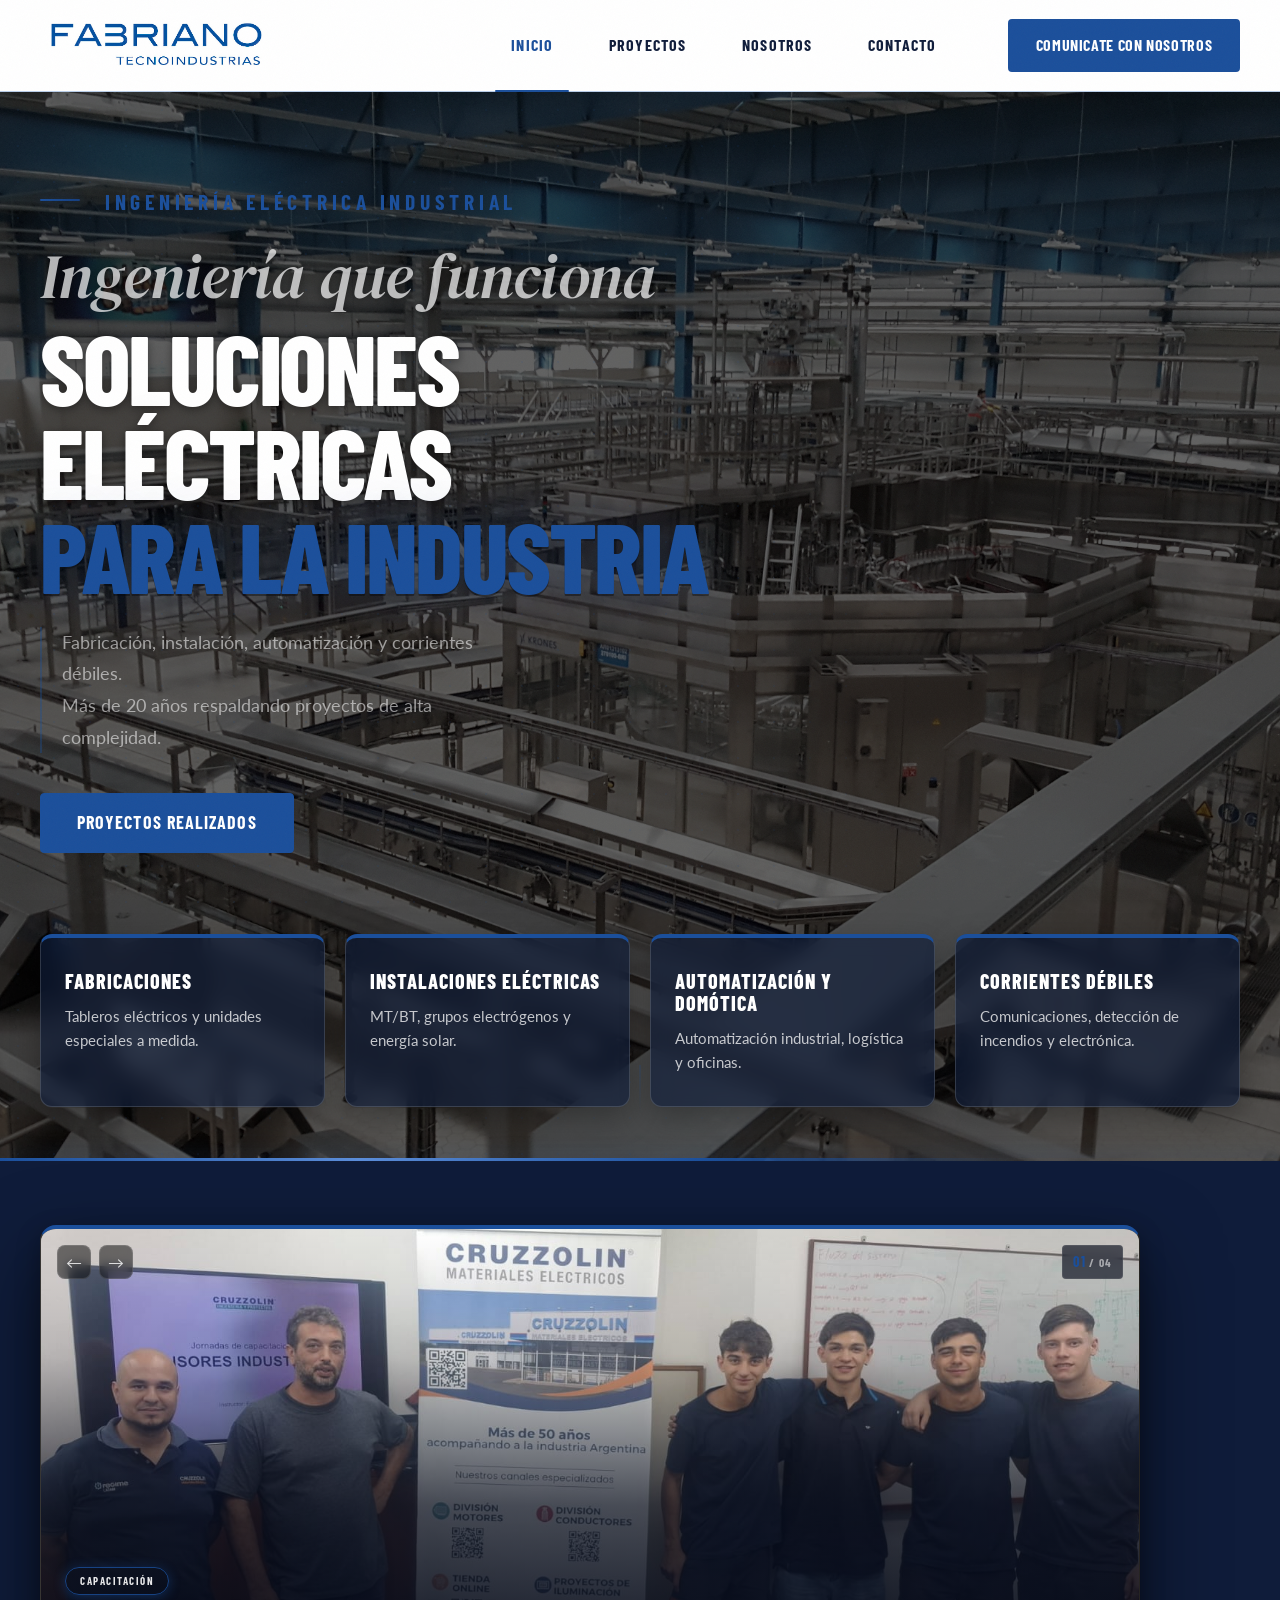
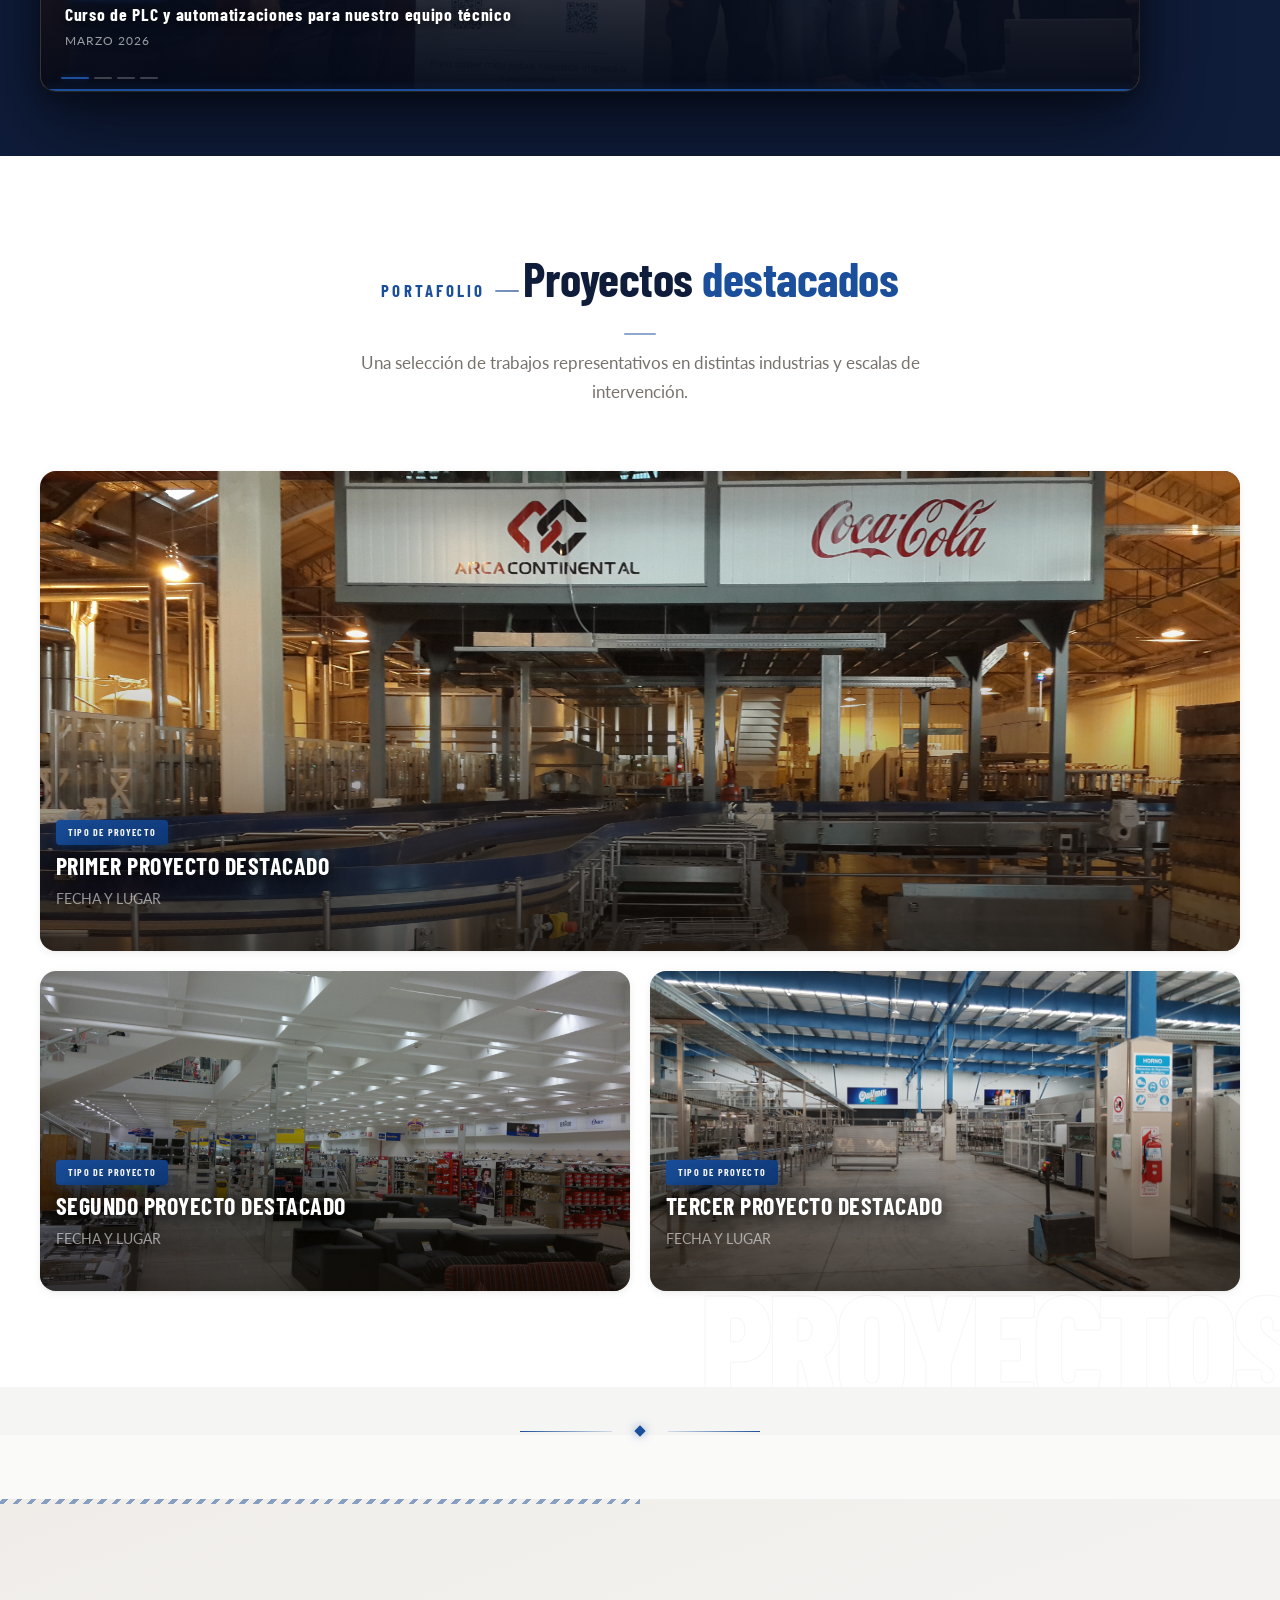
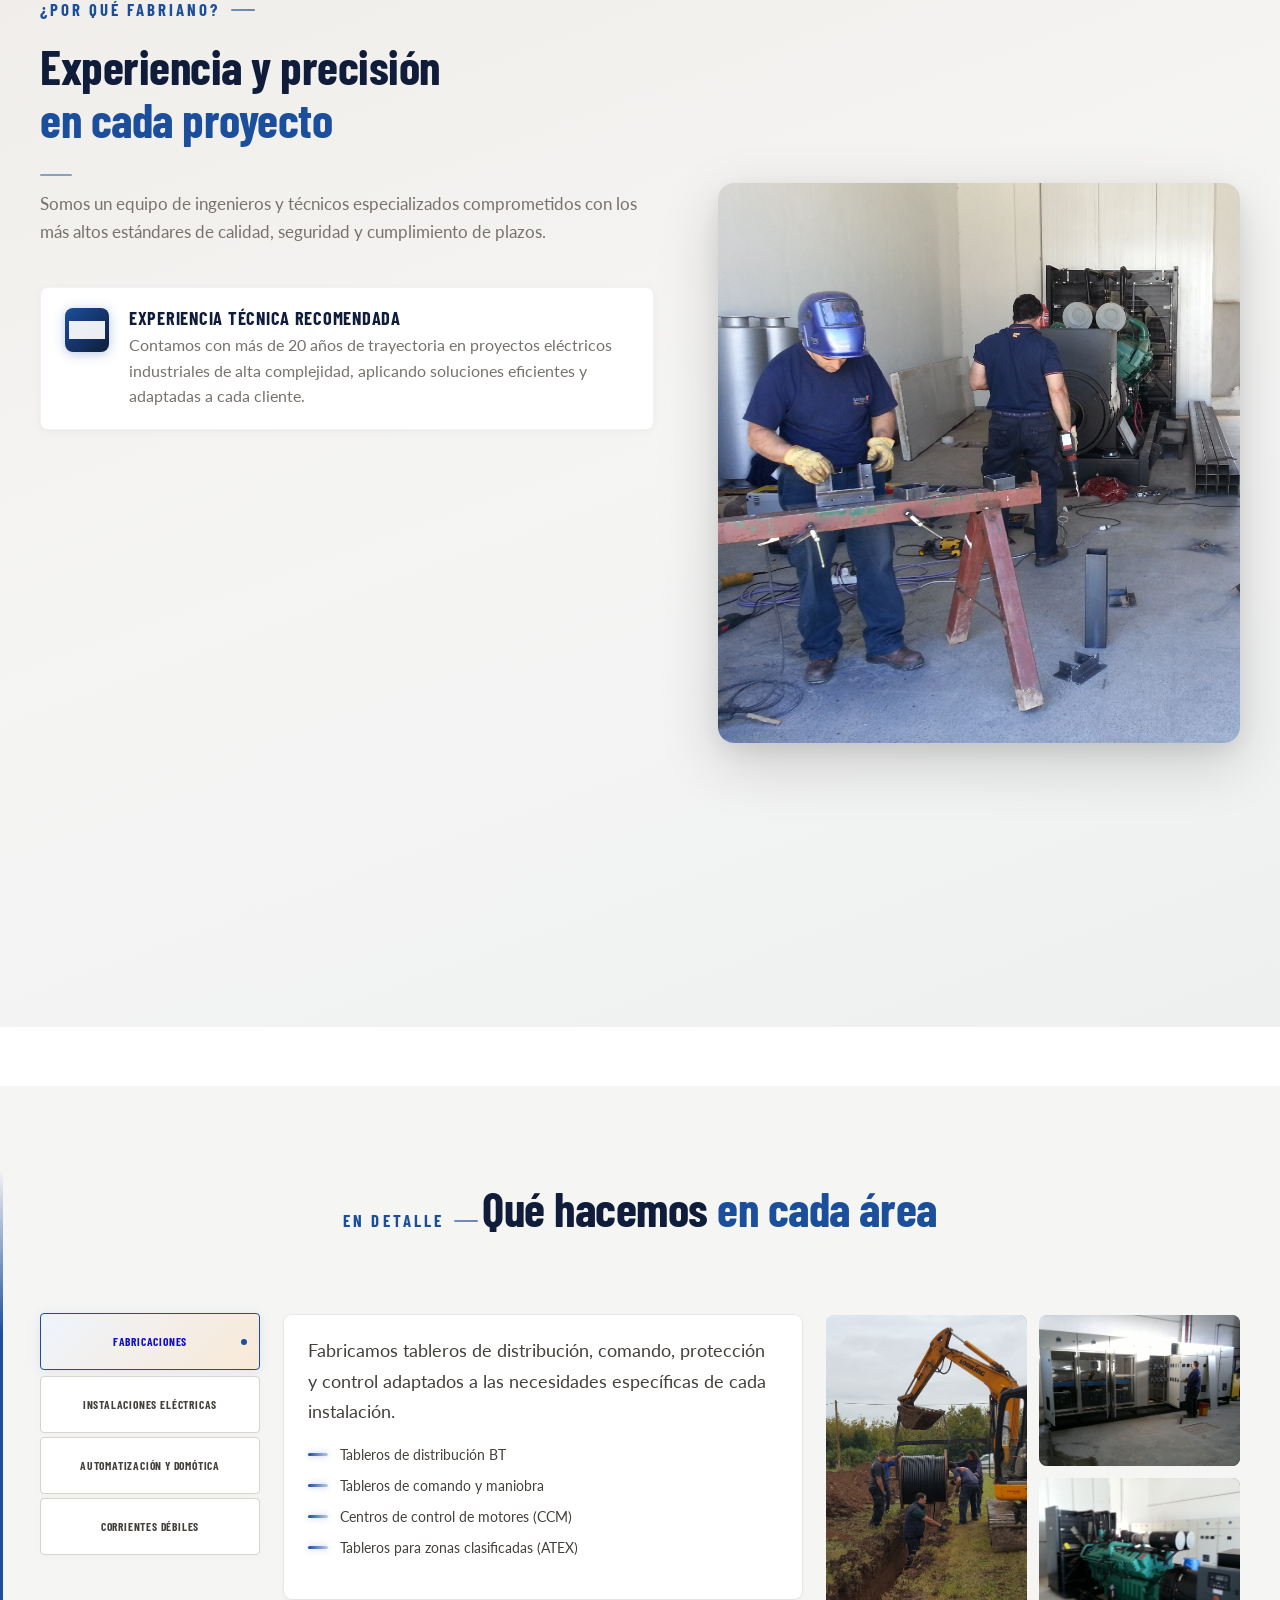
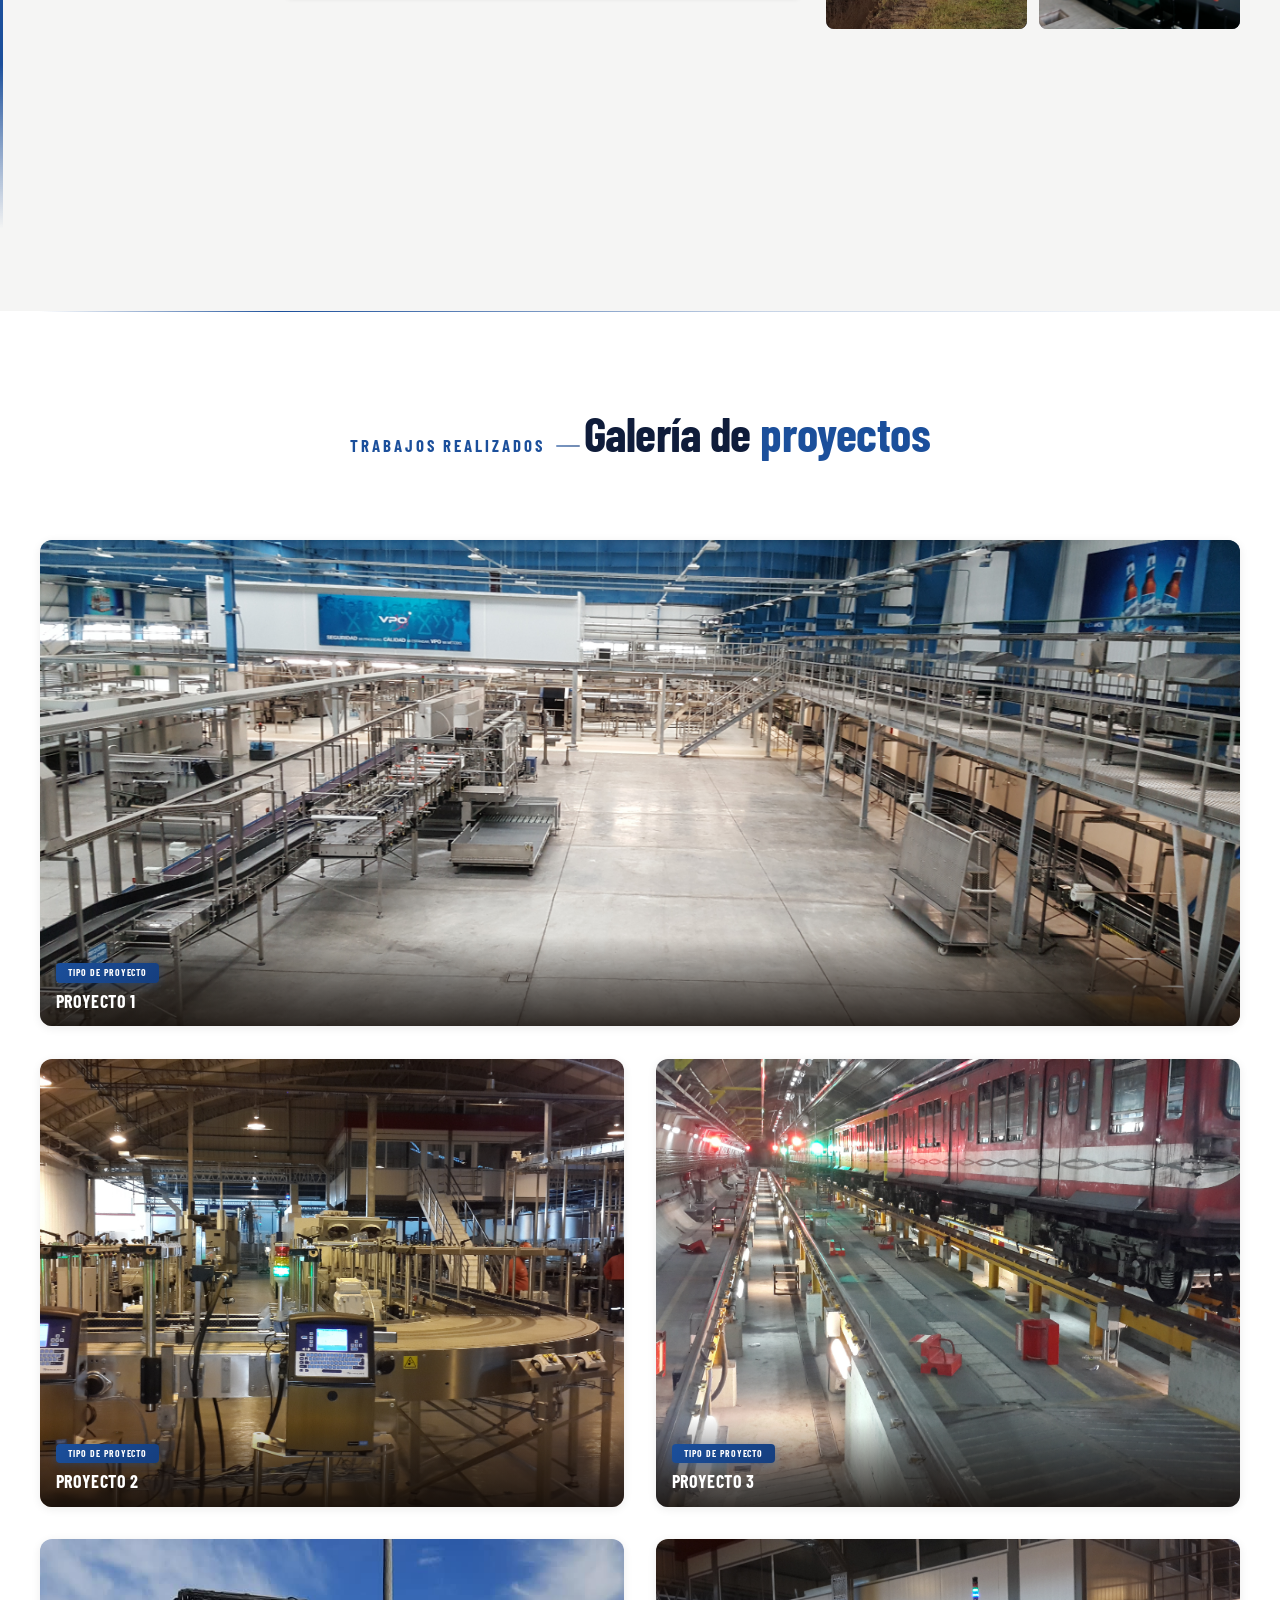
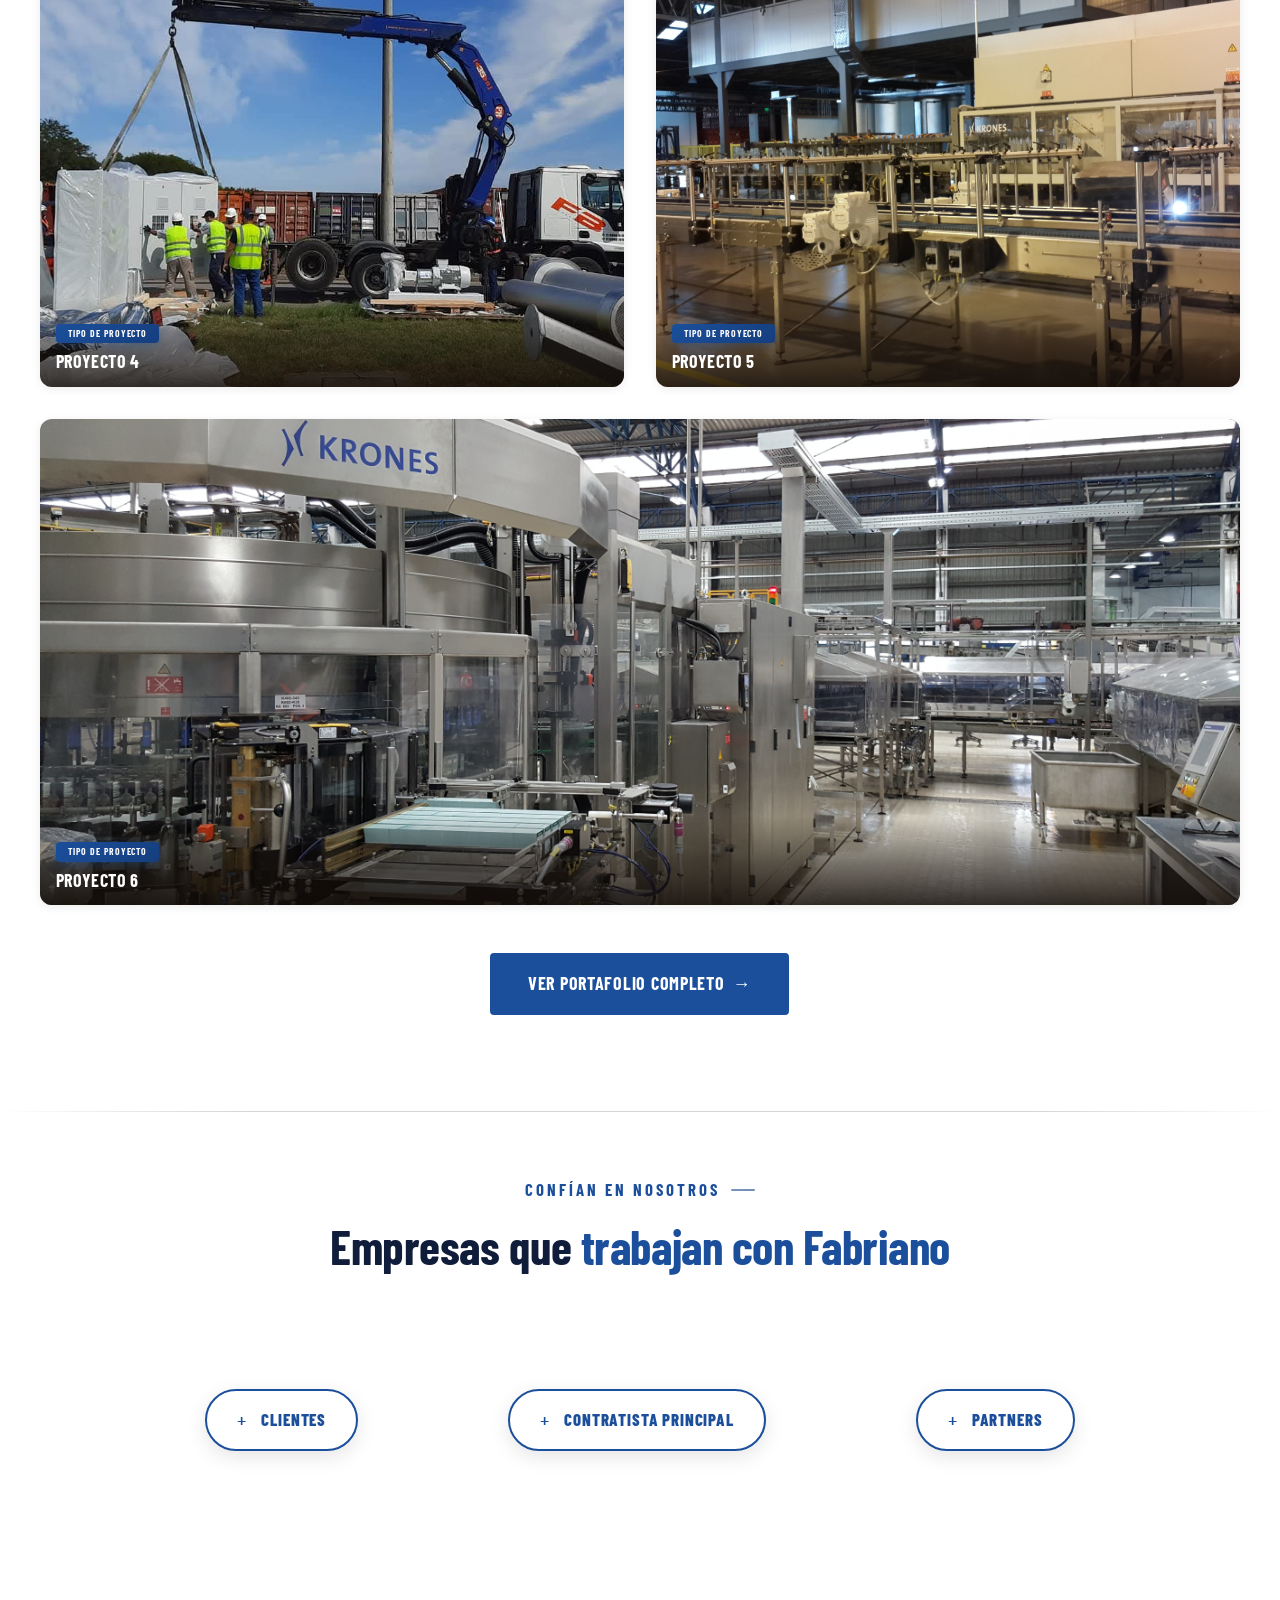
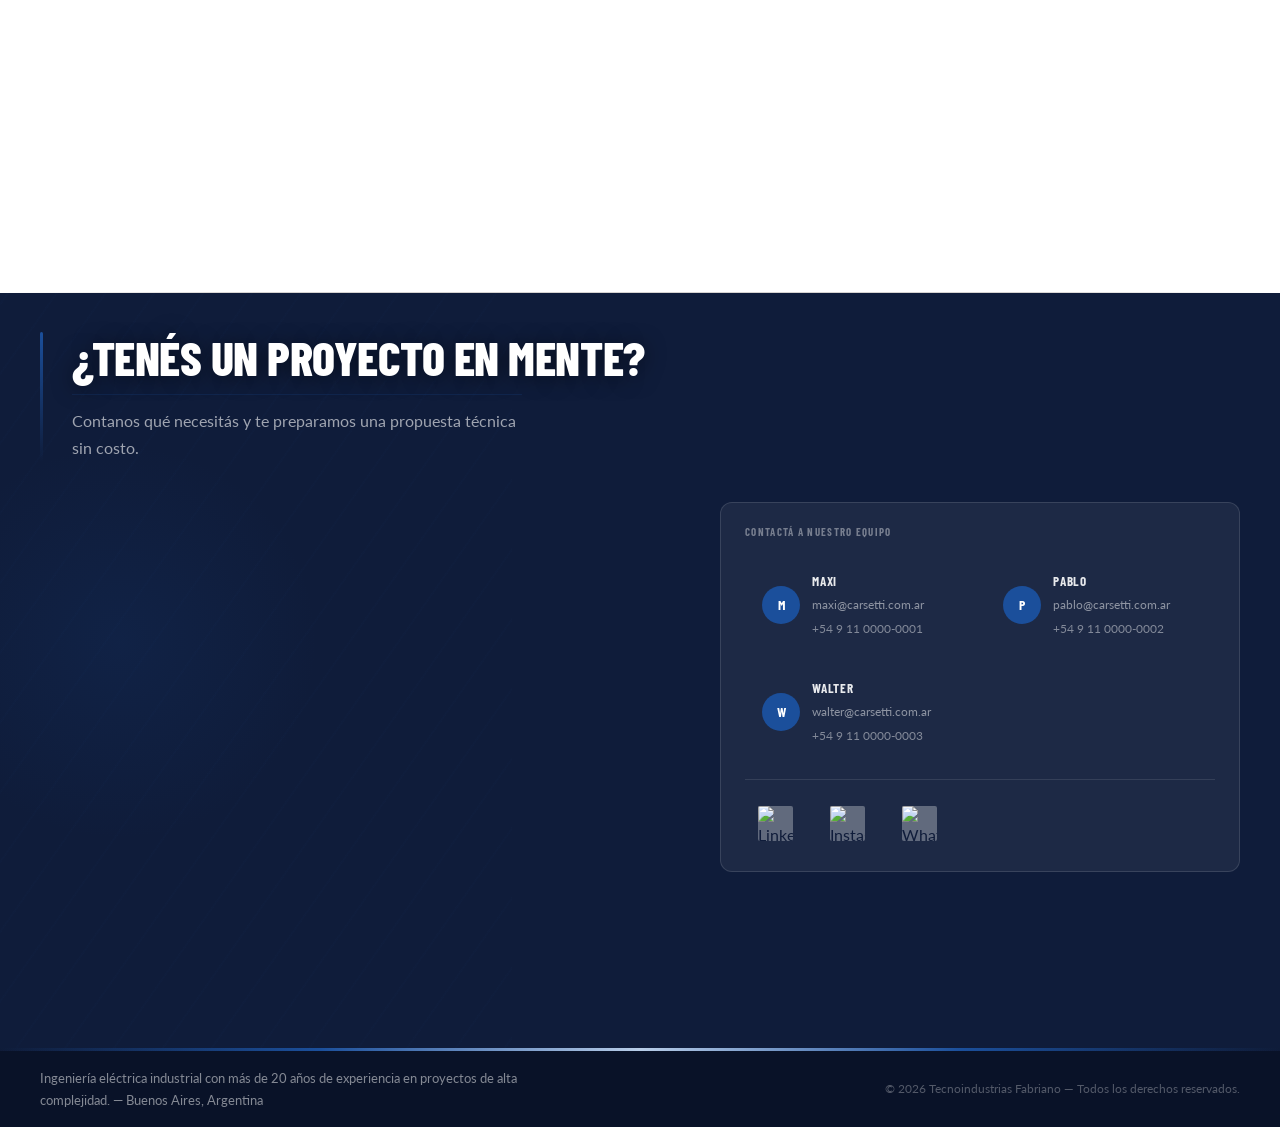
==== commit d6c21c5d: "Agregado el mapa de Google Maps en la seccion de contacto" ====
--- a/index.html
+++ b/index.html
@@ -890,7 +890,7 @@
             <h2 id="cta-heading" class="cta-band__title">¿Tenés un proyecto en mente?</h2>
             <p class="cta-band__subtitle">Contanos qué necesitás y te preparamos una propuesta técnica sin costo.</p>
           </div>
-          
+          <iframe src="https://www.google.com/maps/embed?pb=!1m18!1m12!1m3!1d3284.869051950487!2d-58.567009299999995!3d-34.5821798!2m3!1f0!2f0!3f0!3m2!1i1024!2i768!4f13.1!3m3!1m2!1s0x95bcb9cfc1abbd85%3A0x2bc35d1c40b48176!2sPrimera%20Junta%203237%2C%20B1650%20Villa%20Libertad%2C%20Provincia%20de%20Buenos%20Aires!5e0!3m2!1ses-419!2sar!4v1779059426502!5m2!1ses-419!2sar" width="600" height="450" style="border:0;" allowfullscreen="" loading="lazy" referrerpolicy="no-referrer-when-downgrade"></iframe>
           <div class="cta-band__actions">
             <div class="cta-contacts">
               <p class="cta-contacts__label">Contactá a nuestro equipo</p>
@@ -951,7 +951,7 @@
           Ingeniería eléctrica industrial con más de 20 años de experiencia en proyectos de alta complejidad. — Buenos Aires, Argentina
         </p>
         <p class="site-footer__legal" style="margin:0;">
-          &copy; 2026 Tecnoindustrias Carsetti S.A. — Todos los derechos reservados.
+          &copy; 2026 Tecnoindustrias Fabriano — Todos los derechos reservados.
         </p>
       </div>
     </div>
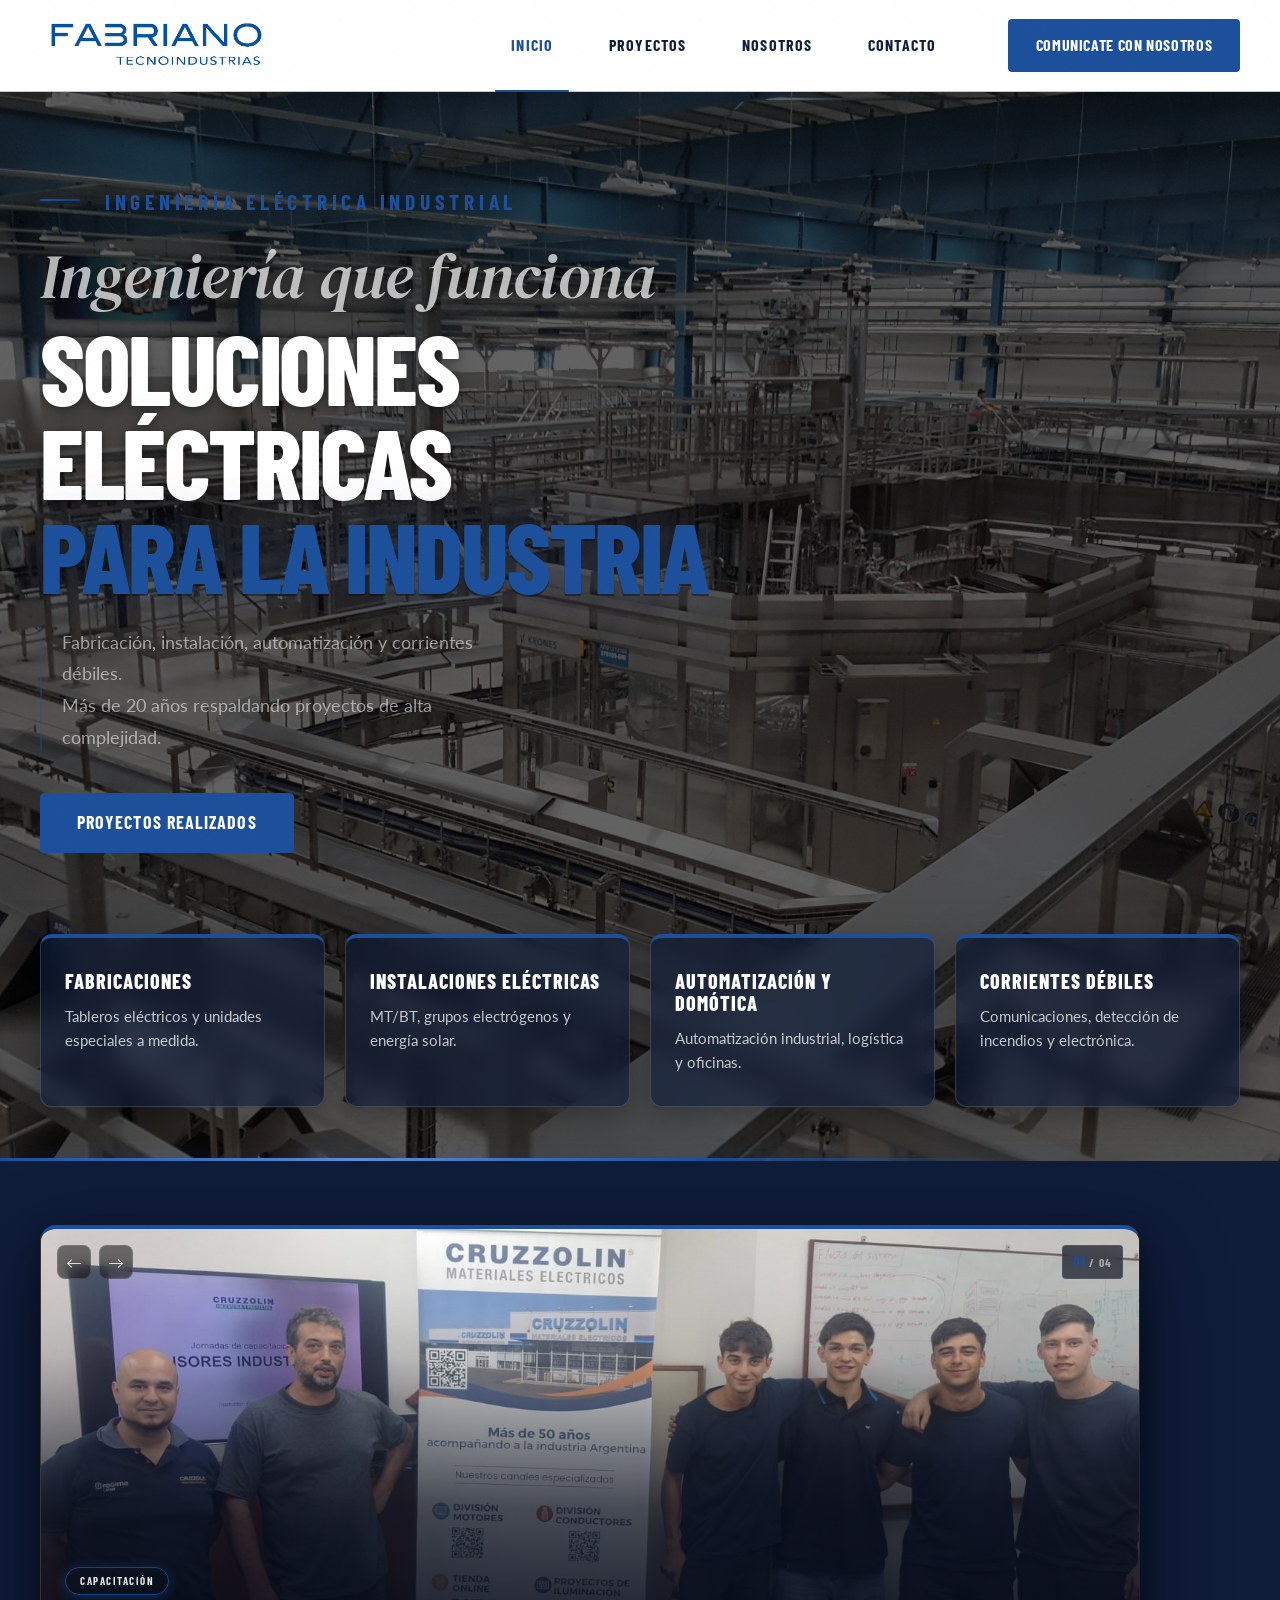
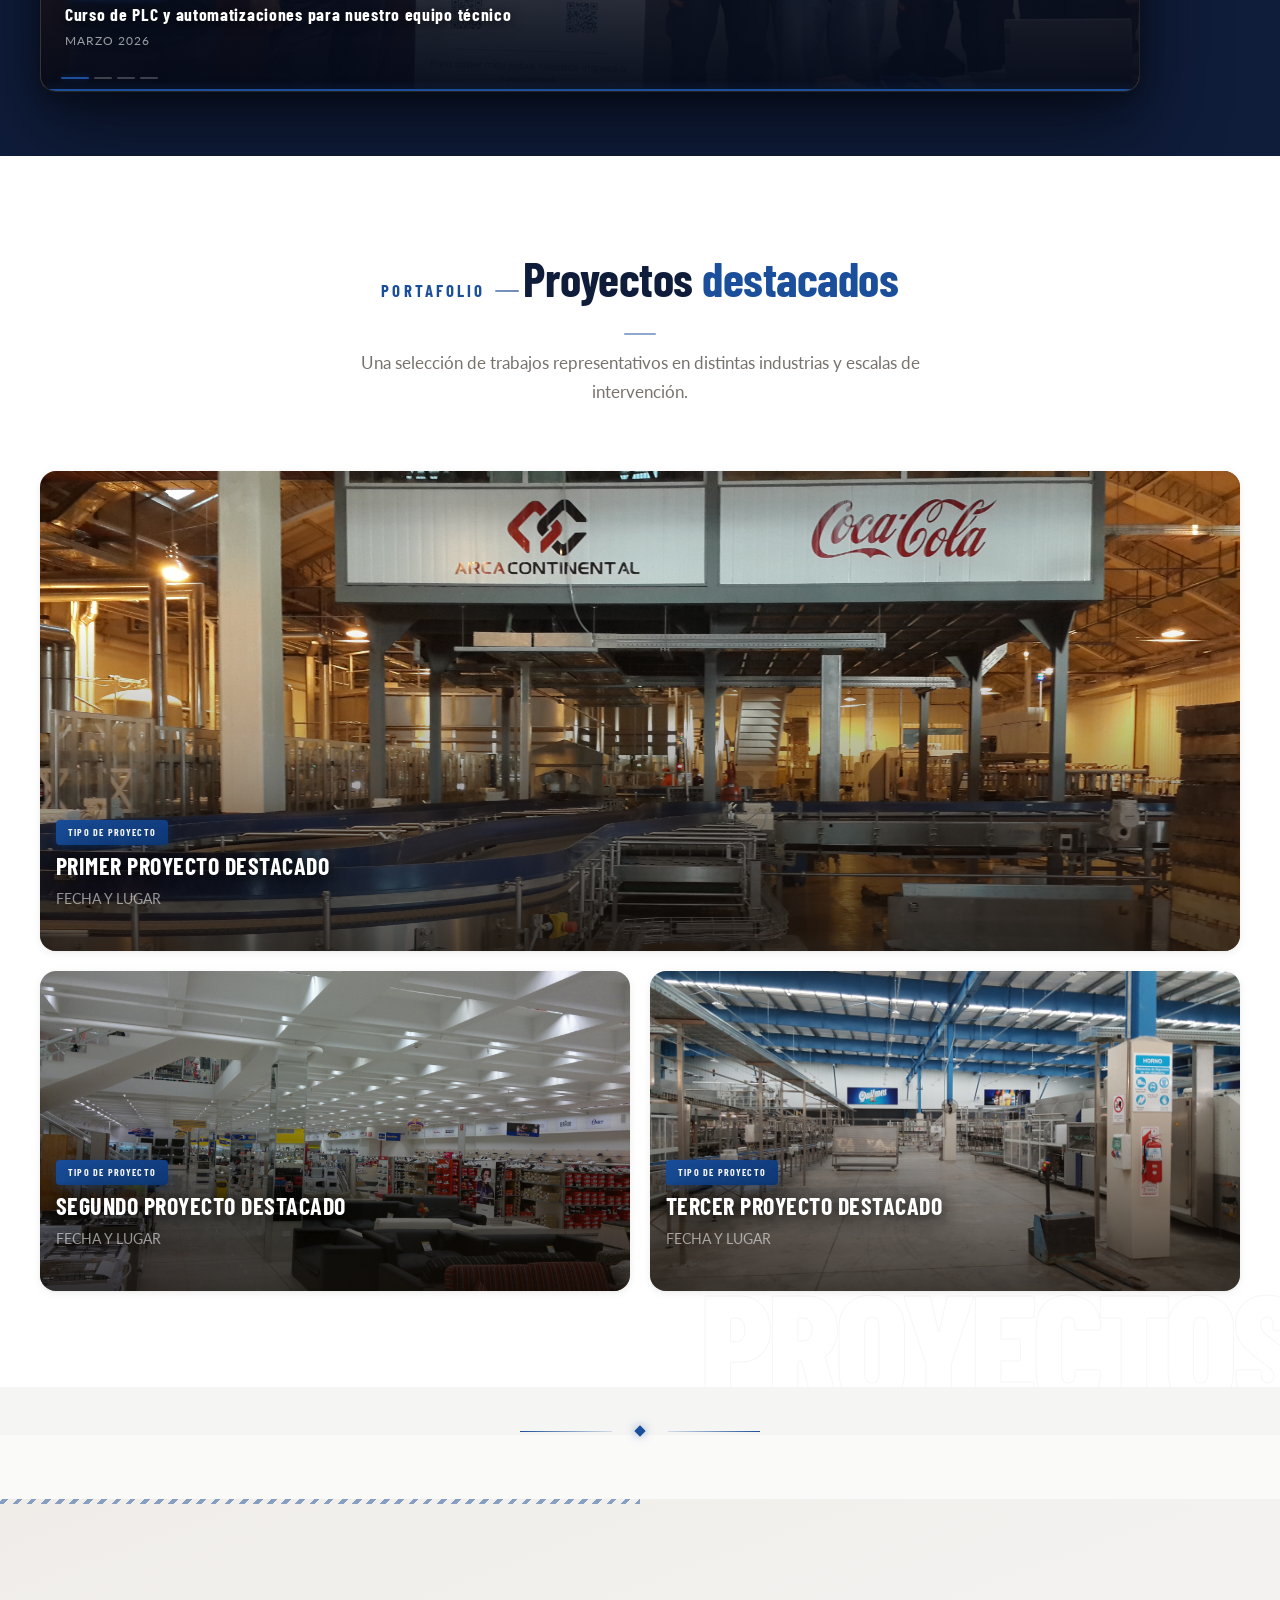
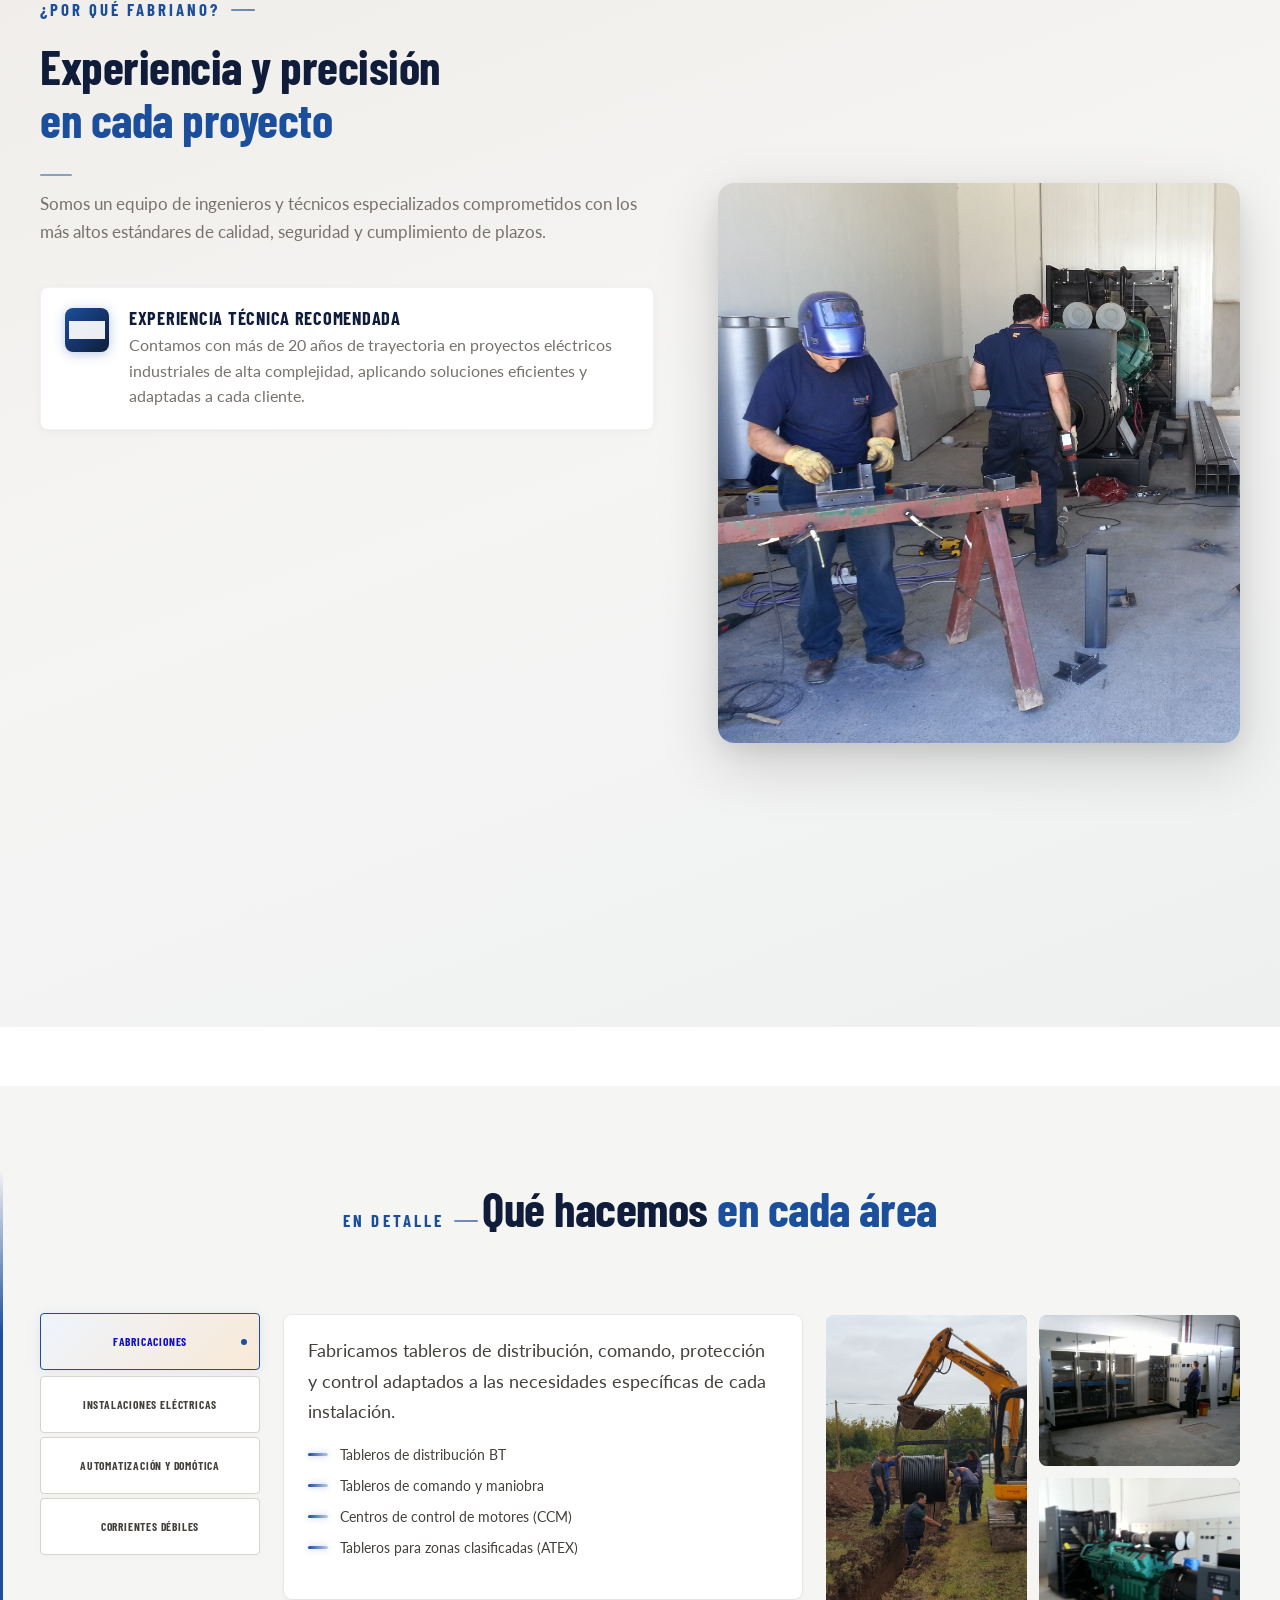
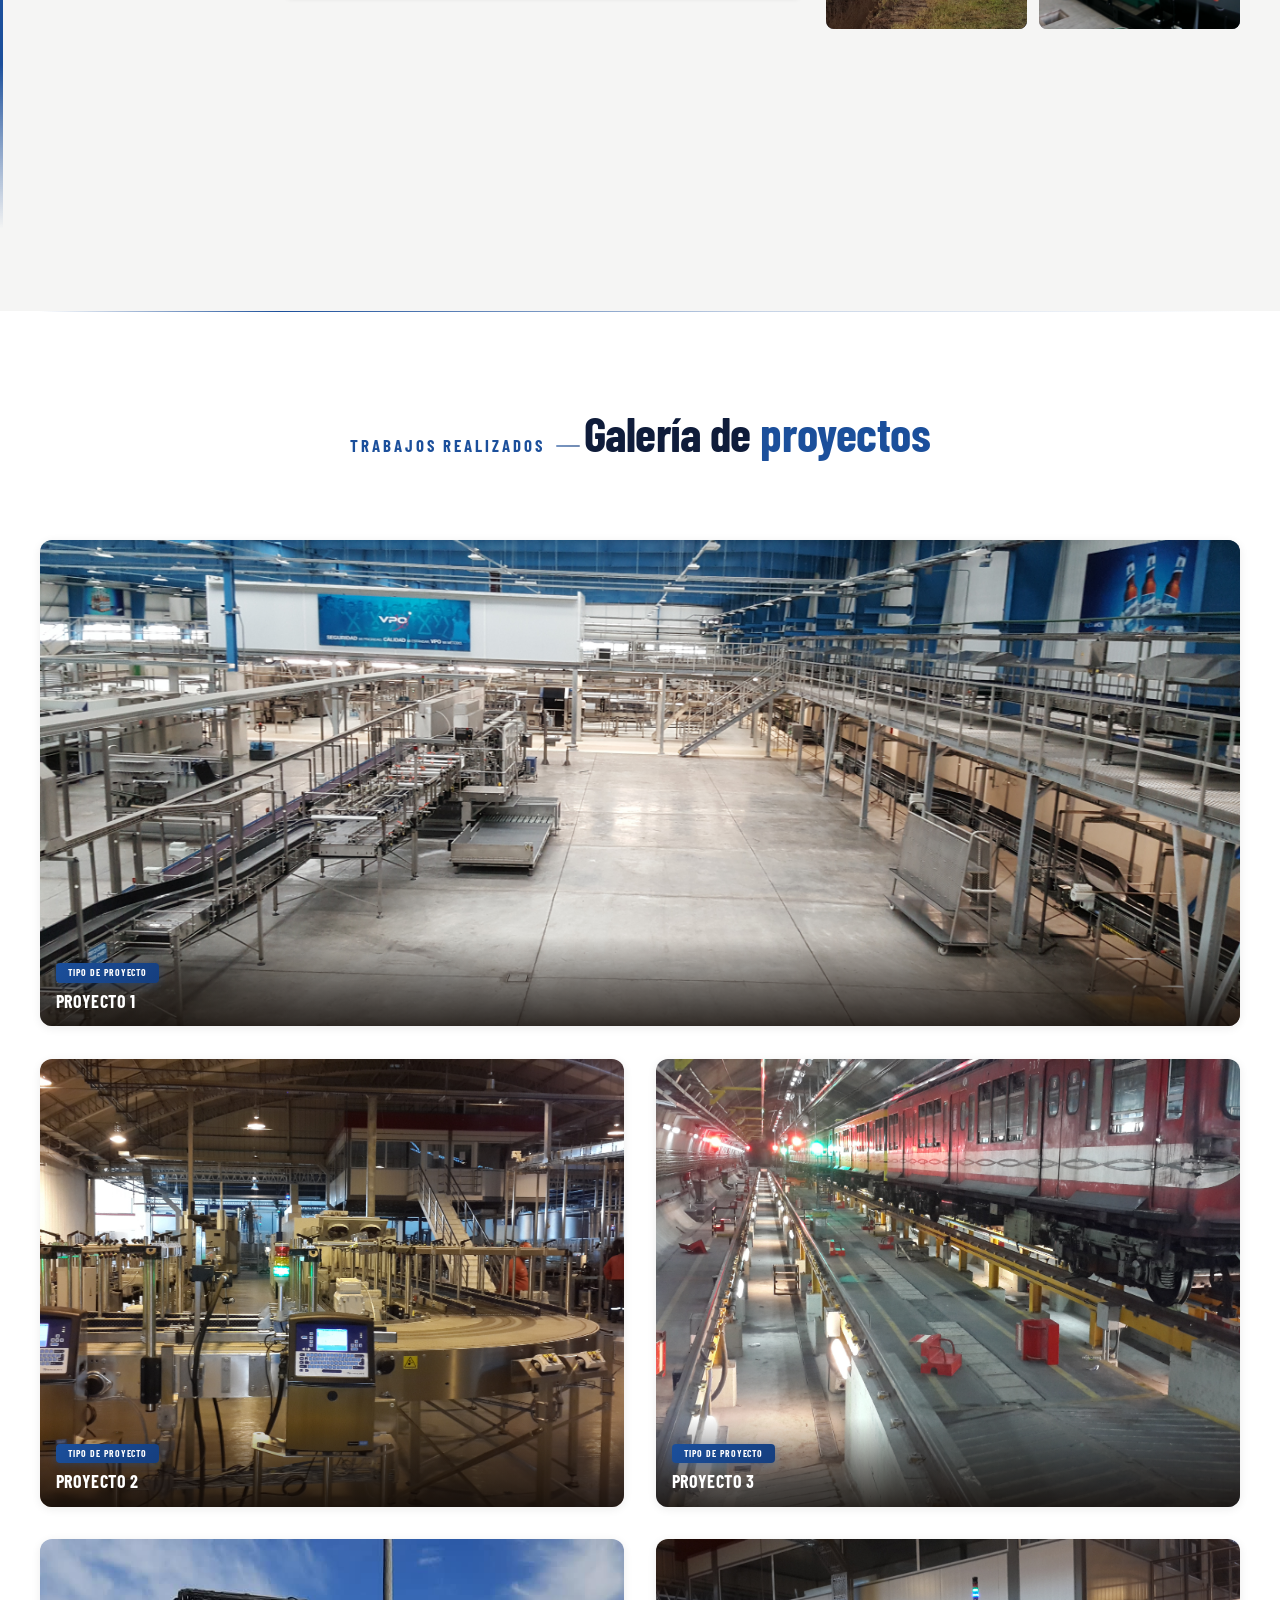
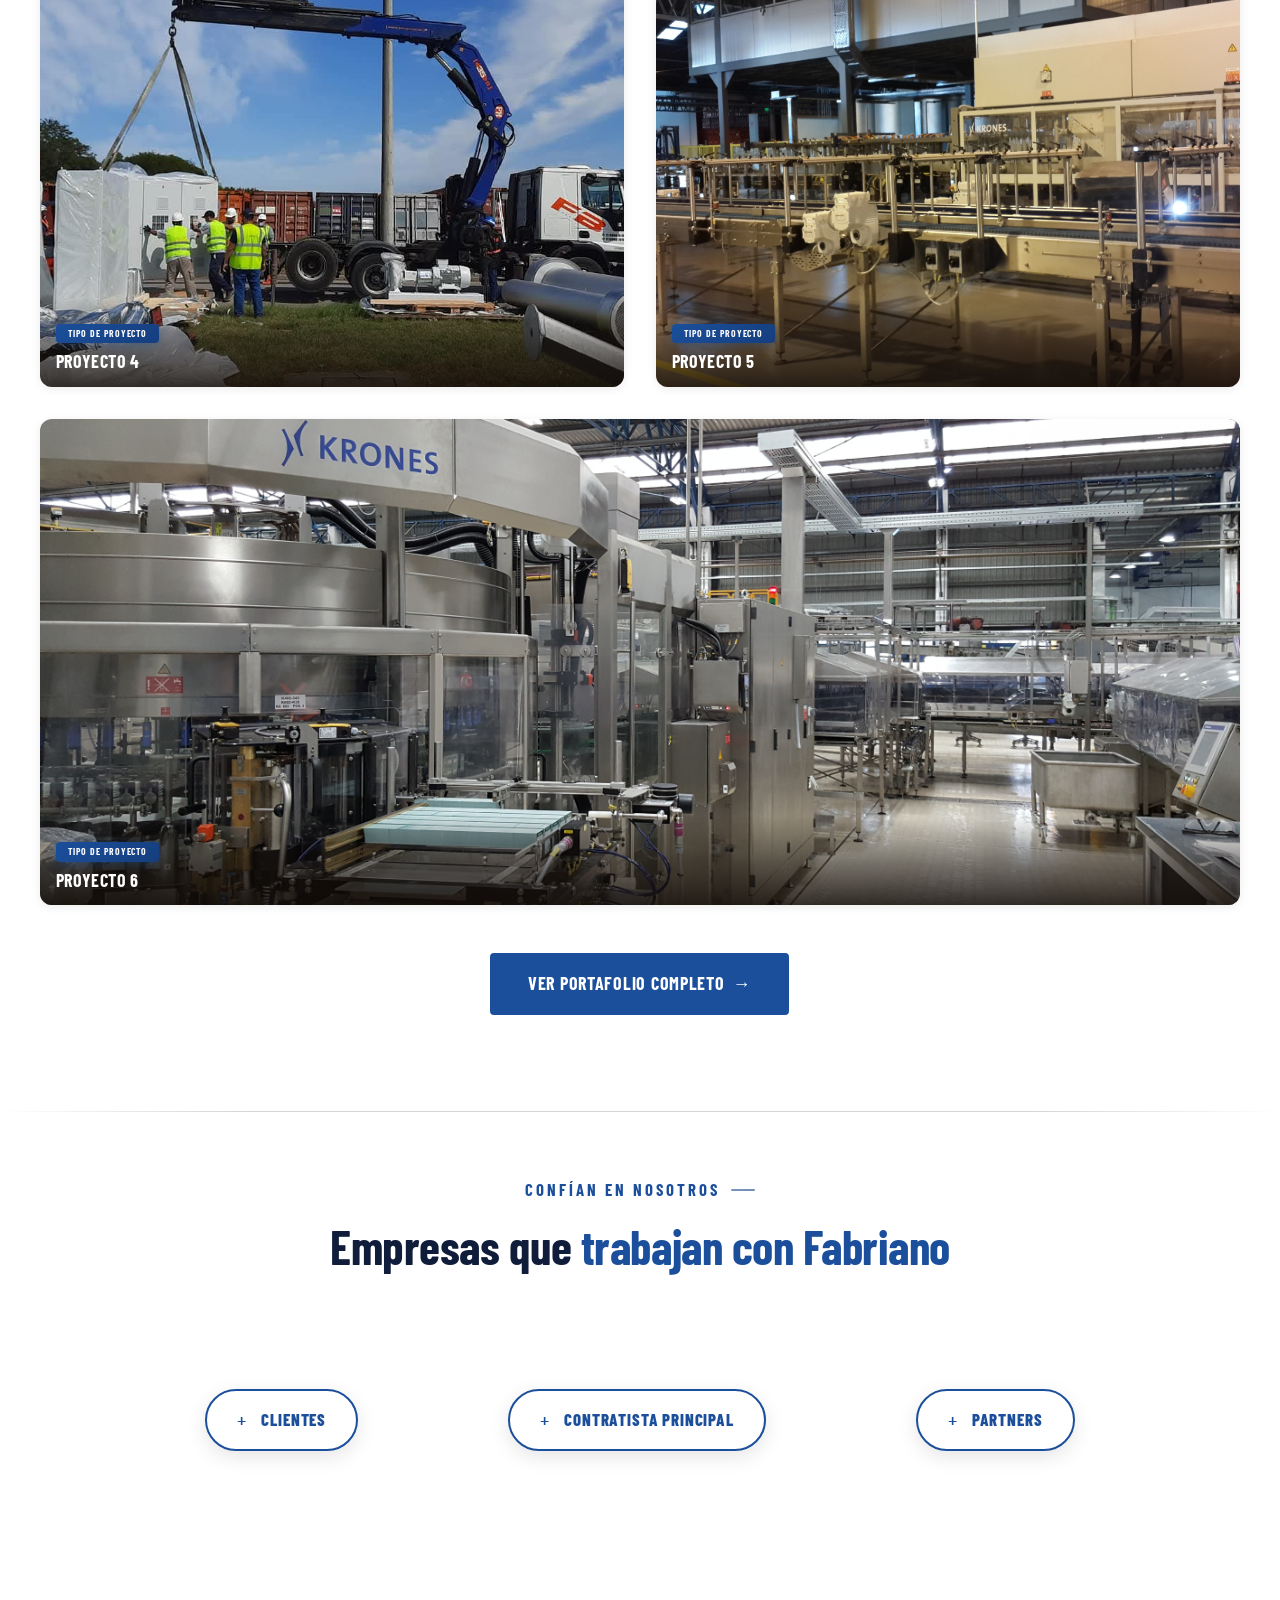
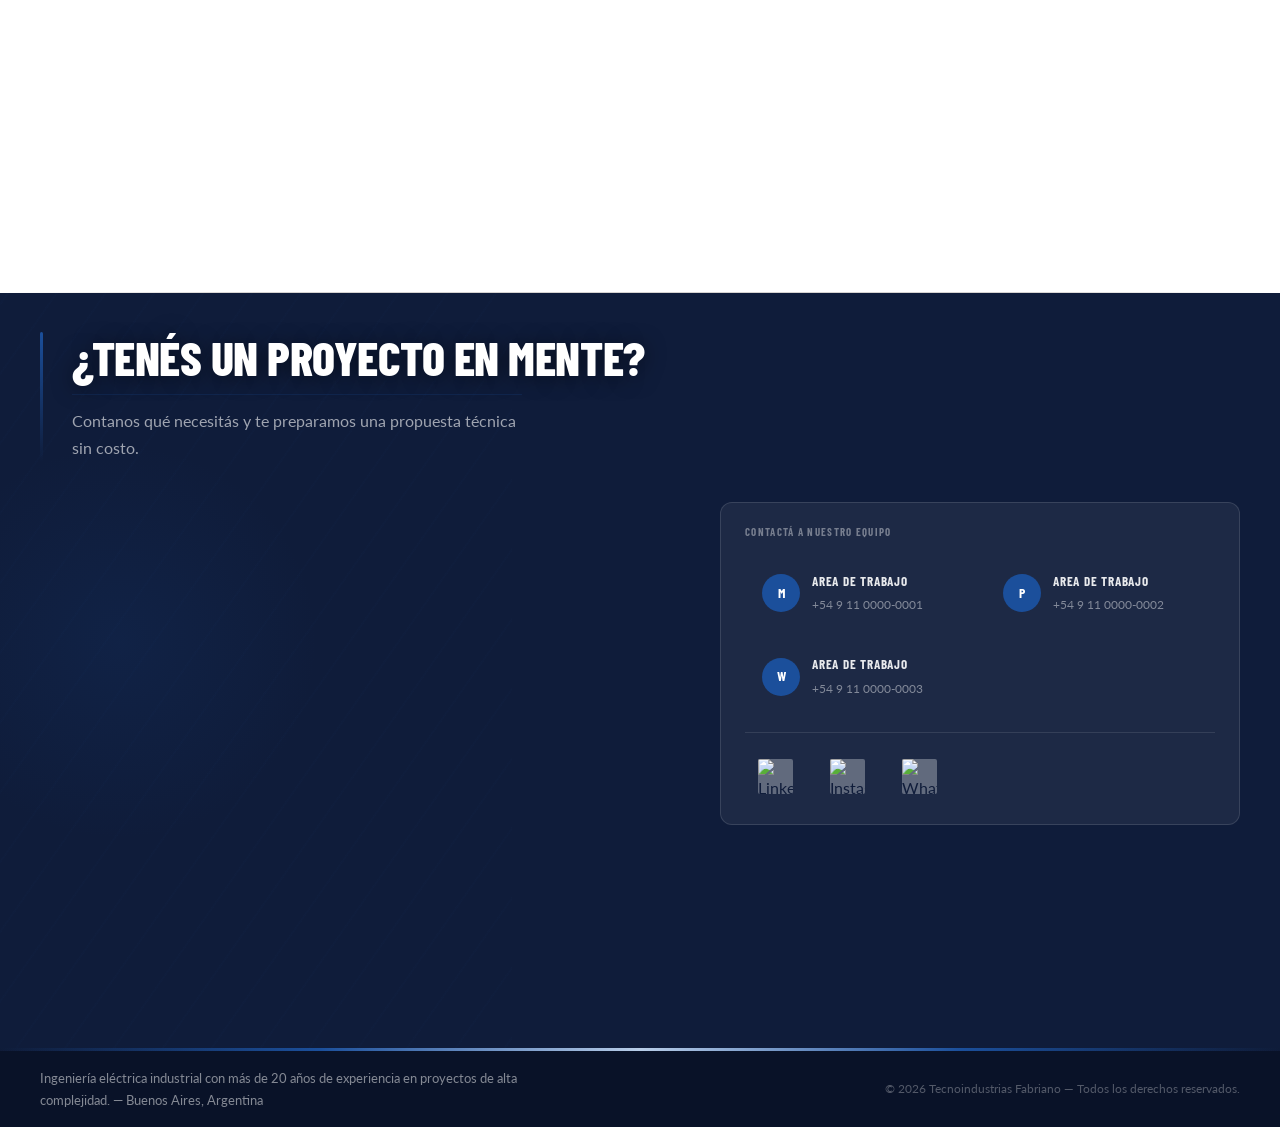
==== commit 0dd1d59d: "Agregado el mapa de Google Maps en la seccion de contacto" ====
--- a/index.html
+++ b/index.html
@@ -898,24 +898,24 @@
                 <a href="mailto:maxi@carsetti.com.ar" class="cta-contact-item">
                   <span class="cta-contact-item__avatar">M</span>
                   <span class="cta-contact-item__info">
-                    <span class="cta-contact-item__name">Maxi</span>
-                    <span class="cta-contact-item__email">maxi@carsetti.com.ar</span>
+                    <span class="cta-contact-item__name">AREA DE TRABAJO</span>
+                    
                     <span class="cta-contact-item__phone">+54 9 11 0000-0001</span>
                   </span>
                 </a>
                 <a href="mailto:pablo@carsetti.com.ar" class="cta-contact-item">
                   <span class="cta-contact-item__avatar">P</span>
                   <span class="cta-contact-item__info">
-                    <span class="cta-contact-item__name">Pablo</span>
-                    <span class="cta-contact-item__email">pablo@carsetti.com.ar</span>
+                    <span class="cta-contact-item__name">AREA DE TRABAJO</span>
+                    
                     <span class="cta-contact-item__phone">+54 9 11 0000-0002</span>
                   </span>
                 </a>
                 <a href="mailto:walter@carsetti.com.ar" class="cta-contact-item">
                   <span class="cta-contact-item__avatar">W</span>
                   <span class="cta-contact-item__info">
-                    <span class="cta-contact-item__name">Walter</span>
-                    <span class="cta-contact-item__email">walter@carsetti.com.ar</span>
+                    <span class="cta-contact-item__name">AREA DE TRABAJO</span>
+                    
                     <span class="cta-contact-item__phone">+54 9 11 0000-0003</span>
                   </span>
                 </a>
